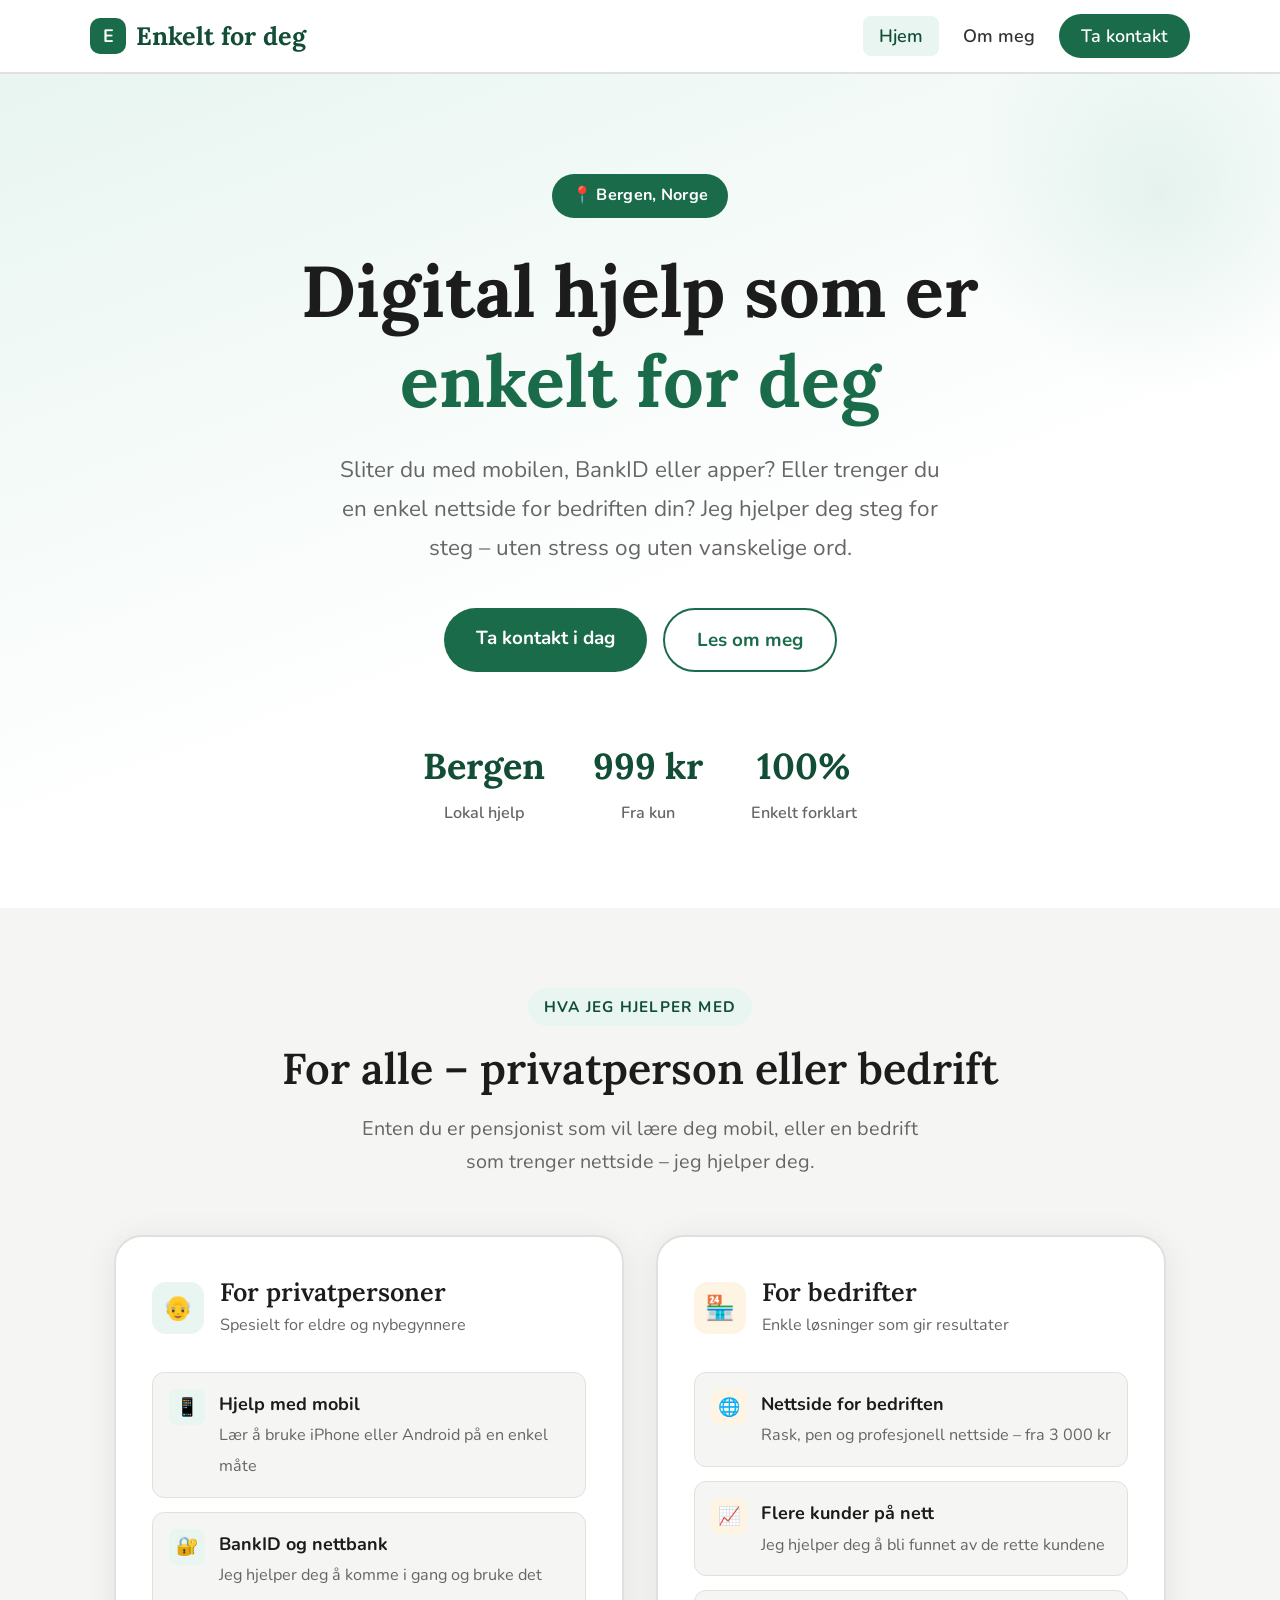
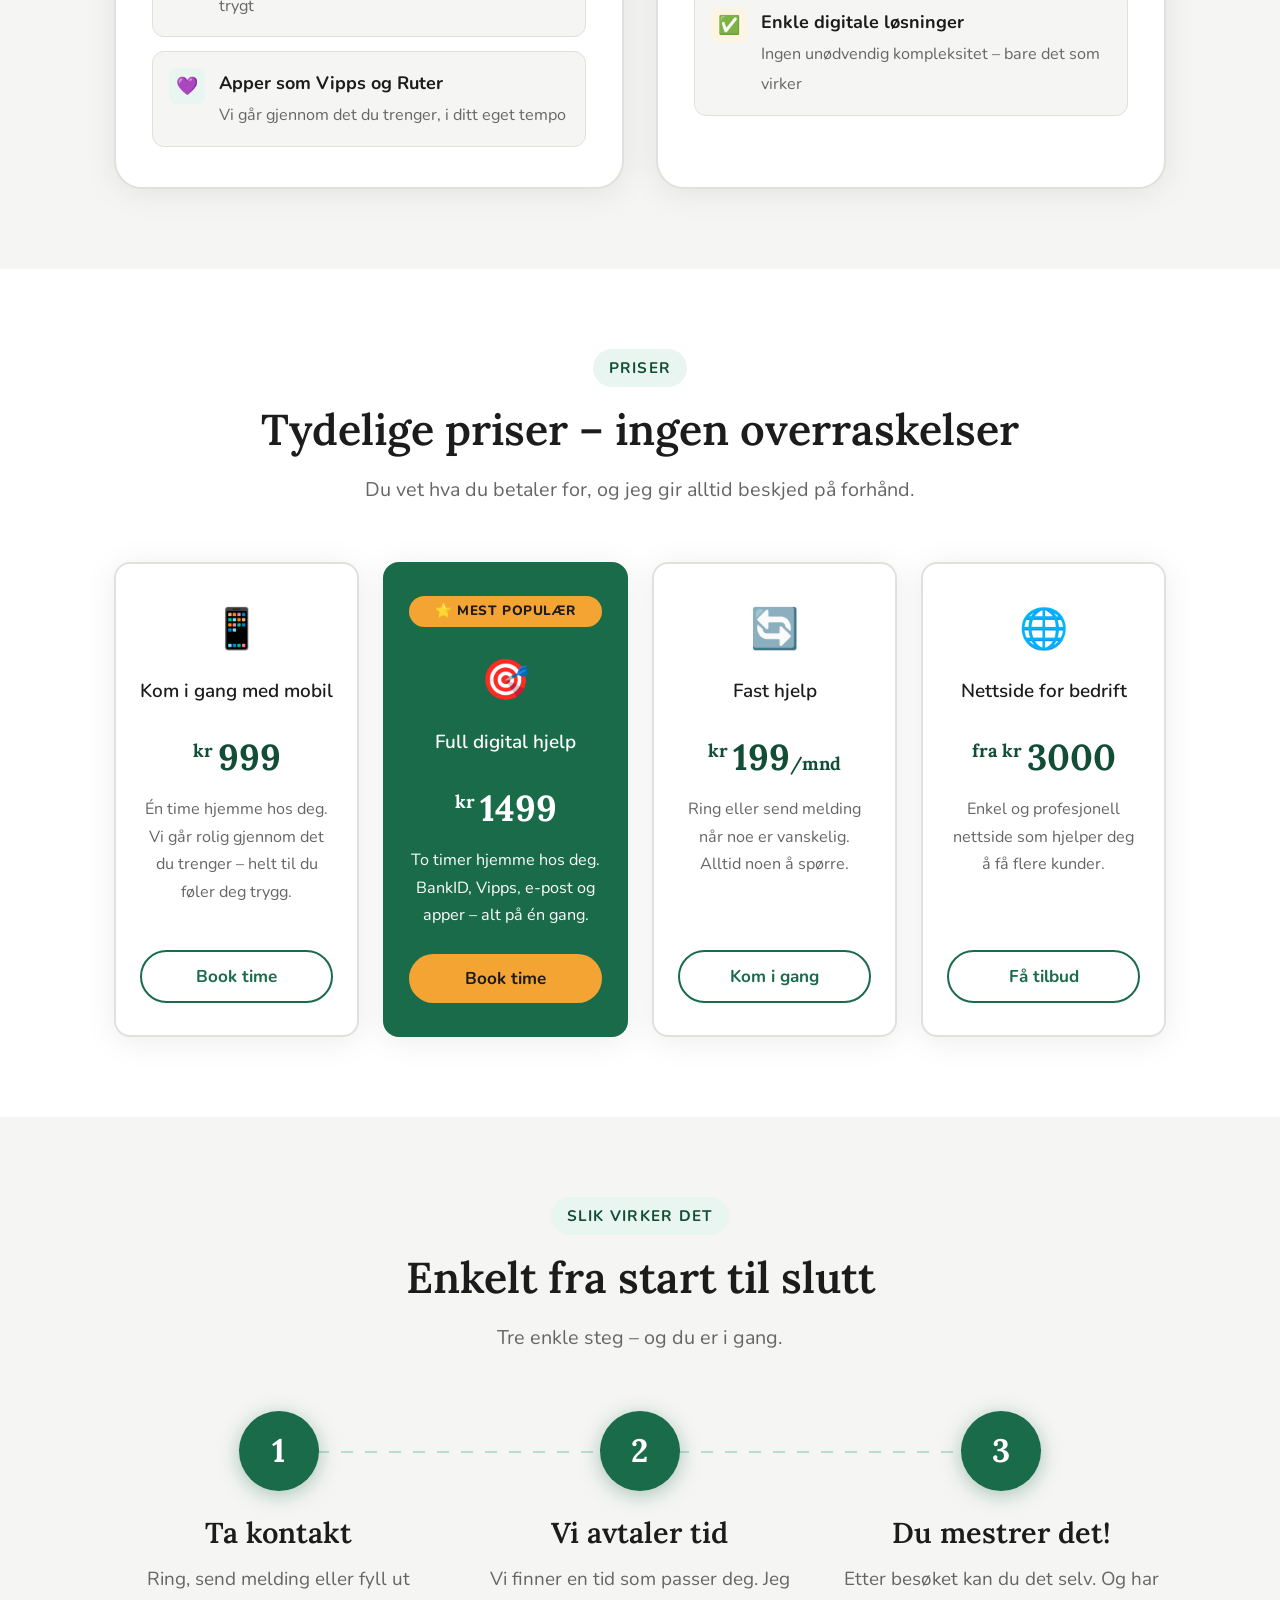
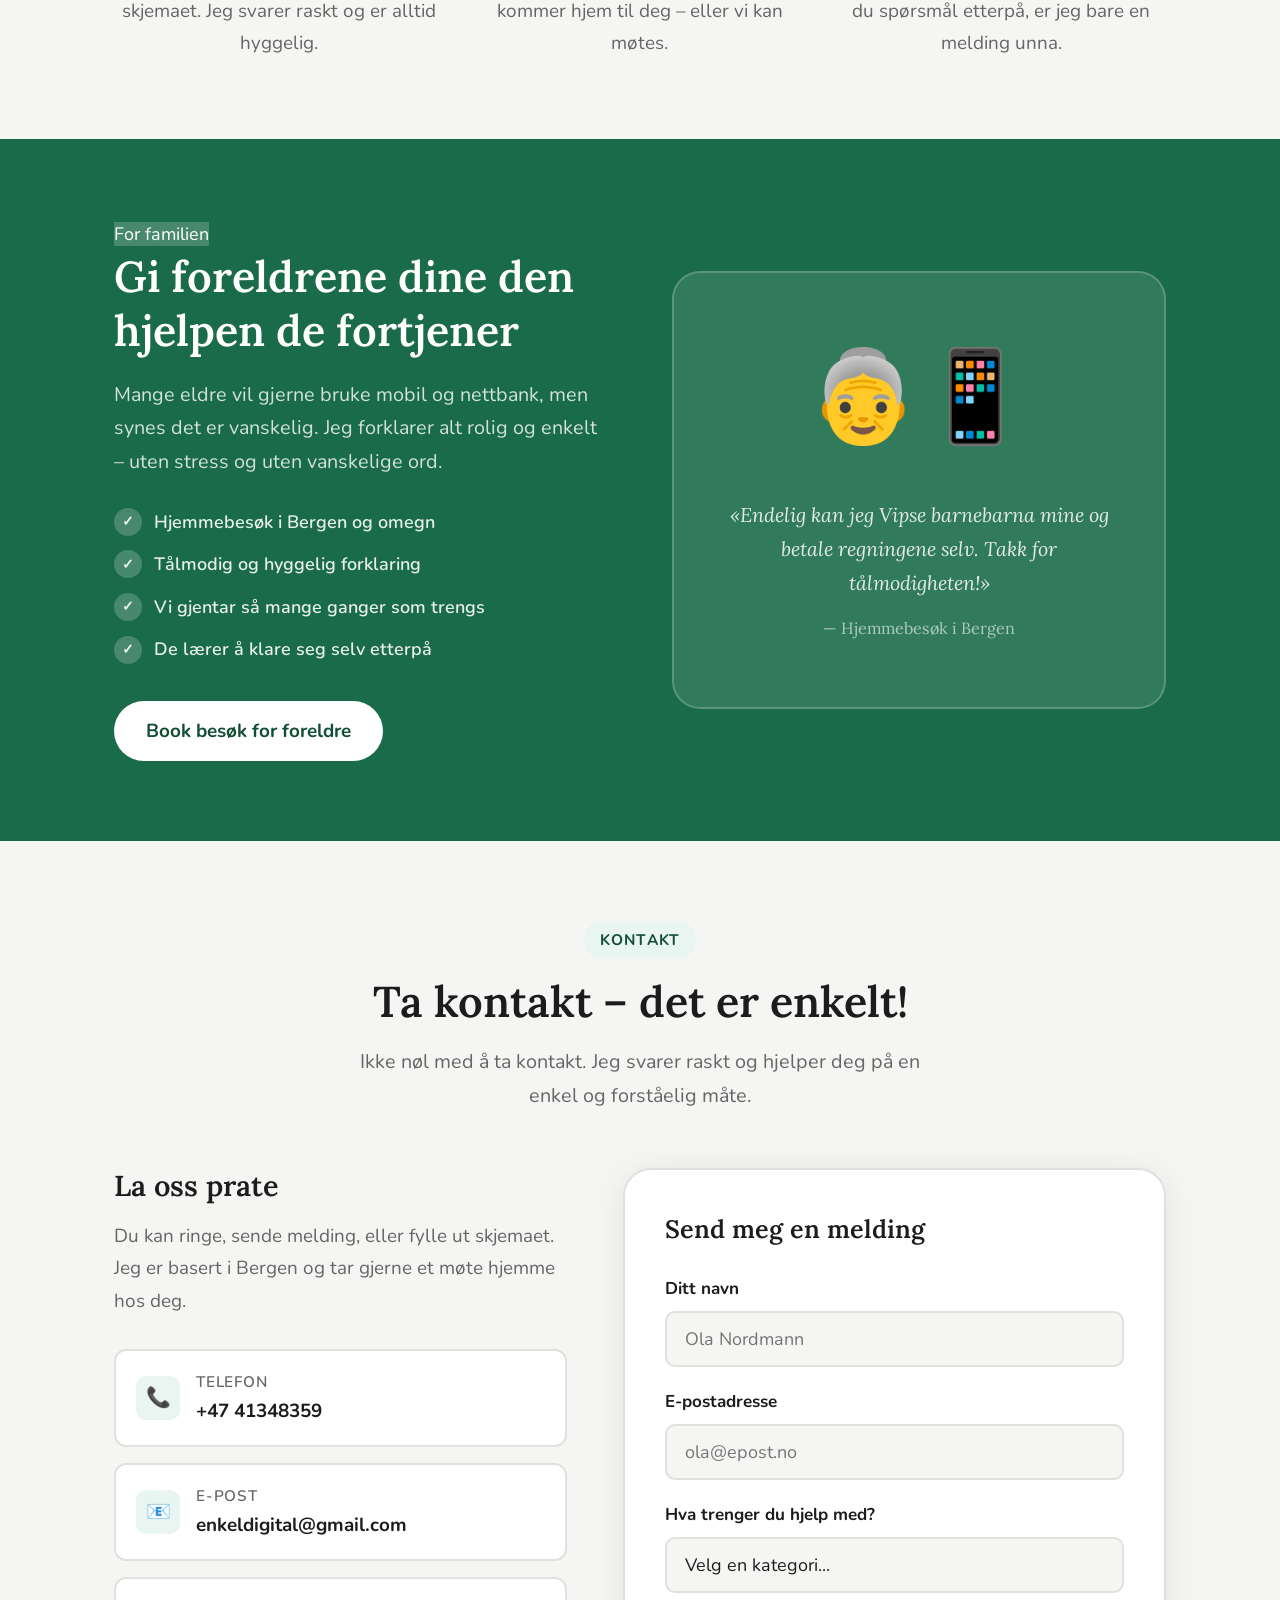
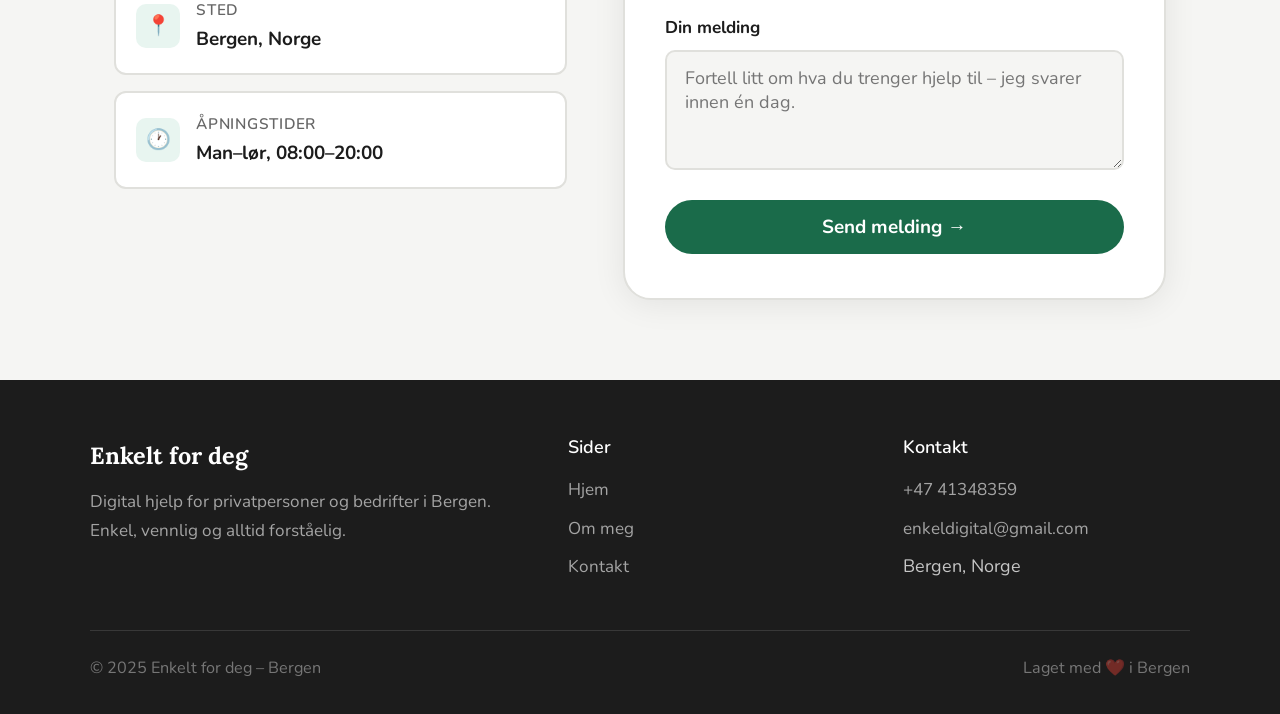
==== index.html @ ad1d1910 "check" ====
<!doctype html>
<html lang="nb">
  <head>
    <meta charset="UTF-8" />
    <meta name="viewport" content="width=device-width, initial-scale=1.0" />
    <title>Enkelt for deg – Digital hjelp i Bergen</title>
    <meta
      name="description"
      content="Trenger du hjelp med mobil, BankID eller apper? Eller vil du ha en enkel nettside for bedriften din? Enkelt for deg hjelper deg – i Bergen."
    />
    <meta
      name="keywords"
      content="digital hjelp Bergen, hjelp med mobil, BankID hjelp, nettsider Bergen, hjelp til eldre teknologi"
    />
    <link rel="stylesheet" href="style.css" />
    <style>
      /* HERO */
      .hero {
        background: linear-gradient(160deg, var(--blaa-lys) 0%, #ffffff 60%);
        padding: 100px 24px 80px;
        text-align: center;
        position: relative;
        overflow: hidden;
      }

      .hero::before {
        content: "";
        position: absolute;
        top: -80px;
        right: -80px;
        width: 400px;
        height: 400px;
        background: radial-gradient(
          circle,
          var(--blaa-mid) 0%,
          transparent 70%
        );
        opacity: 0.3;
        pointer-events: none;
      }

      .hero__innhold {
        position: relative;
        z-index: 1;
        max-width: 800px;
        margin: 0 auto;
      }

      .hero__merke {
        display: inline-flex;
        align-items: center;
        gap: 8px;
        background: var(--blaa);
        color: white;
        font-weight: 700;
        font-size: 0.9rem;
        padding: 8px 20px;
        border-radius: 999px;
        margin-bottom: 28px;
        letter-spacing: 0.02em;
      }

      .hero h1 {
        font-size: clamp(2.4rem, 6vw, 4rem);
        margin-bottom: 24px;
        color: var(--mork);
      }
      .hero h1 em {
        font-style: normal;
        color: var(--blaa);
      }

      .hero__ingress {
        font-size: clamp(1.05rem, 2.5vw, 1.25rem);
        color: var(--graa);
        max-width: 600px;
        margin: 0 auto 40px;
        line-height: 1.75;
      }

      .hero__knapper {
        display: flex;
        gap: 16px;
        justify-content: center;
        flex-wrap: wrap;
      }

      .hero__statistikk {
        display: flex;
        justify-content: center;
        gap: 48px;
        margin-top: 64px;
        flex-wrap: wrap;
      }

      .hero__statistikk-element {
        text-align: center;
      }
      .hero__statistikk-element strong {
        display: block;
        font-size: 2rem;
        font-weight: 800;
        color: var(--blaa-mork);
        font-family: "Lora", serif;
      }
      .hero__statistikk-element span {
        font-size: 0.9rem;
        color: var(--graa);
        font-weight: 600;
      }

      /* TJENESTER */
      .tjenester {
        background: var(--lys-graa);
      }

      .tjenester__grid {
        display: grid;
        grid-template-columns: 1fr 1fr;
        gap: 32px;
      }

      .tjeneste-seksjon {
        background: var(--hvit);
        border-radius: var(--radius-stor);
        border: 2px solid var(--kant);
        padding: 40px 36px;
        box-shadow: var(--skygge);
      }

      .tjeneste-seksjon__header {
        display: flex;
        align-items: center;
        gap: 16px;
        margin-bottom: 32px;
      }

      .tjeneste-seksjon__ikon {
        width: 52px;
        height: 52px;
        border-radius: 14px;
        display: flex;
        align-items: center;
        justify-content: center;
        font-size: 24px;
        flex-shrink: 0;
      }

      .privat .tjeneste-seksjon__ikon {
        background: var(--blaa-lys);
      }
      .bedrift .tjeneste-seksjon__ikon {
        background: var(--accent-lys);
      }

      .tjeneste-seksjon__header h3 {
        font-size: 1.4rem;
        margin-bottom: 4px;
      }
      .tjeneste-seksjon__header p {
        color: var(--graa);
        font-size: 0.9rem;
        margin: 0;
      }

      .tjeneste-liste {
        list-style: none;
        display: flex;
        flex-direction: column;
        gap: 14px;
      }

      .tjeneste-liste li {
        display: flex;
        align-items: flex-start;
        gap: 14px;
        padding: 16px;
        background: var(--lys-graa);
        border-radius: 12px;
        border: 1.5px solid var(--kant);
      }

      .tjeneste-liste__ikon {
        width: 36px;
        height: 36px;
        background: var(--blaa-lys);
        border-radius: 8px;
        display: flex;
        align-items: center;
        justify-content: center;
        font-size: 18px;
        flex-shrink: 0;
      }

      .bedrift .tjeneste-liste__ikon {
        background: var(--accent-lys);
      }

      .tjeneste-liste strong {
        display: block;
        font-weight: 700;
        color: var(--mork);
        font-size: 1rem;
      }
      .tjeneste-liste span {
        font-size: 0.9rem;
        color: var(--graa);
      }

      /* PRISER */
      .priser__grid {
        display: grid;
        grid-template-columns: repeat(4, 1fr);
        gap: 24px;
      }

      .pris-kort {
        background: var(--hvit);
        border: 2px solid var(--kant);
        border-radius: var(--radius);
        padding: 32px 24px;
        text-align: center;
        box-shadow: var(--skygge);
        transition: all 0.25s;
        display: flex;
        flex-direction: column;
      }

      .pris-kort:hover {
        border-color: var(--blaa);
        transform: translateY(-4px);
        box-shadow: var(--skygge-hover);
      }

      .pris-kort--populaer {
        border-color: var(--blaa);
        background: var(--blaa);
        color: white;
      }

      .populaer-merke {
        display: inline-block;
        background: var(--accent);
        color: var(--mork);
        font-size: 0.75rem;
        font-weight: 800;
        padding: 4px 12px;
        border-radius: 999px;
        margin-bottom: 20px;
        letter-spacing: 0.04em;
        text-transform: uppercase;
      }

      .pris-kort__ikon {
        font-size: 2.2rem;
        margin-bottom: 16px;
      }
      .pris-kort h3 {
        font-size: 1.05rem;
        margin-bottom: 8px;
        font-family: "Nunito", sans-serif;
      }
      .pris-kort--populaer h3,
      .pris-kort--populaer .pris-kort__beskriv,
      .pris-kort--populaer .pris-beloep {
        color: white;
      }

      .pris-beloep {
        font-family: "Lora", serif;
        font-size: 2rem;
        font-weight: 700;
        color: var(--blaa-mork);
        margin: 16px 0 8px;
      }
      .pris-beloep sup {
        font-size: 1rem;
      }

      .pris-kort__beskriv {
        color: var(--graa);
        font-size: 0.9rem;
        margin-bottom: 24px;
        flex-grow: 1;
      }

      /* SLIK VIRKER DET */
      .steg-grid {
        display: grid;
        grid-template-columns: repeat(3, 1fr);
        gap: 32px;
        position: relative;
      }

      .steg-grid::before {
        content: "";
        position: absolute;
        top: 40px;
        left: calc(16.67% + 28px);
        right: calc(16.67% + 28px);
        height: 2px;
        background: repeating-linear-gradient(
          90deg,
          var(--blaa-mid) 0,
          var(--blaa-mid) 12px,
          transparent 12px,
          transparent 24px
        );
      }

      .steg-kort {
        text-align: center;
      }

      .steg-nummer {
        width: 80px;
        height: 80px;
        border-radius: 50%;
        background: var(--blaa);
        color: white;
        font-family: "Lora", serif;
        font-size: 1.8rem;
        font-weight: 700;
        display: flex;
        align-items: center;
        justify-content: center;
        margin: 0 auto 24px;
        box-shadow: 0 4px 20px rgba(26, 107, 74, 0.35);
      }

      .steg-kort h3 {
        margin-bottom: 12px;
      }
      .steg-kort p {
        color: var(--graa);
      }

      /* FAMILIE */
      .familie {
        background: var(--blaa);
        color: white;
      }

      .familie__grid {
        display: grid;
        grid-template-columns: 1fr 1fr;
        gap: 64px;
        align-items: center;
      }

      .familie h2 {
        color: white;
        margin-bottom: 20px;
      }
      .familie p {
        color: rgba(255, 255, 255, 0.8);
        font-size: 1.1rem;
        margin-bottom: 16px;
      }

      .familie__liste {
        list-style: none;
        display: flex;
        flex-direction: column;
        gap: 12px;
        margin: 28px 0 36px;
      }

      .familie__liste li {
        display: flex;
        align-items: center;
        gap: 12px;
        color: rgba(255, 255, 255, 0.9);
        font-weight: 600;
      }

      .familie__liste li::before {
        content: "✓";
        width: 28px;
        height: 28px;
        background: rgba(255, 255, 255, 0.2);
        border-radius: 50%;
        display: flex;
        align-items: center;
        justify-content: center;
        font-size: 14px;
        flex-shrink: 0;
      }

      .familie__visuell {
        background: rgba(255, 255, 255, 0.1);
        border-radius: var(--radius-stor);
        padding: 48px 40px;
        border: 2px solid rgba(255, 255, 255, 0.2);
        text-align: center;
      }

      .familie__visuell .stor-ikon {
        font-size: 5rem;
        margin-bottom: 24px;
        display: block;
      }
      .familie__visuell p {
        font-size: 1.1rem;
        color: rgba(255, 255, 255, 0.85);
        font-style: italic;
        font-family: "Lora", serif;
      }

      /* KONTAKT */
      .kontakt {
        background: var(--lys-graa);
      }

      .kontakt__grid {
        display: grid;
        grid-template-columns: 1fr 1.2fr;
        gap: 56px;
        align-items: start;
      }

      .kontakt__info h2 {
        margin-bottom: 20px;
      }
      .kontakt__info p {
        color: var(--graa);
        margin-bottom: 32px;
      }

      .kontakt__detaljer {
        display: flex;
        flex-direction: column;
        gap: 16px;
      }

      .kontakt__detalj {
        display: flex;
        align-items: center;
        gap: 16px;
        padding: 18px 20px;
        background: var(--hvit);
        border-radius: 12px;
        border: 2px solid var(--kant);
      }

      .kontakt__detalj-ikon {
        width: 44px;
        height: 44px;
        background: var(--blaa-lys);
        border-radius: 10px;
        display: flex;
        align-items: center;
        justify-content: center;
        font-size: 20px;
        flex-shrink: 0;
      }

      .kontakt__detalj strong {
        display: block;
        font-size: 0.85rem;
        color: var(--graa);
        font-weight: 600;
        text-transform: uppercase;
        letter-spacing: 0.05em;
      }
      .kontakt__detalj span {
        font-size: 1.05rem;
        font-weight: 700;
        color: var(--mork);
      }

      .kontakt__skjema-boks {
        background: var(--hvit);
        border: 2px solid var(--kant);
        border-radius: var(--radius-stor);
        padding: 44px 40px;
        box-shadow: var(--skygge);
      }

      .kontakt__skjema-boks h3 {
        margin-bottom: 28px;
        font-size: 1.4rem;
      }

      .skjema-gruppe {
        margin-bottom: 20px;
      }

      .skjema-gruppe label {
        display: block;
        font-weight: 700;
        font-size: 0.95rem;
        color: var(--mork);
        margin-bottom: 8px;
      }

      .skjema-gruppe input,
      .skjema-gruppe textarea,
      .skjema-gruppe select {
        width: 100%;
        padding: 14px 18px;
        font-family: "Nunito", sans-serif;
        font-size: 1rem;
        color: var(--mork);
        background: var(--lys-graa);
        border: 2px solid var(--kant);
        border-radius: 10px;
        transition:
          border-color 0.2s,
          background 0.2s;
        outline: none;
        -webkit-appearance: none;
      }

      .skjema-gruppe input:focus,
      .skjema-gruppe textarea:focus,
      .skjema-gruppe select:focus {
        border-color: var(--blaa);
        background: var(--hvit);
      }

      .skjema-gruppe textarea {
        resize: vertical;
        min-height: 120px;
      }

      @media (max-width: 900px) {
        .tjenester__grid {
          grid-template-columns: 1fr;
        }
        .priser__grid {
          grid-template-columns: 1fr 1fr;
        }
        .familie__grid {
          grid-template-columns: 1fr;
          gap: 40px;
        }
        .kontakt__grid {
          grid-template-columns: 1fr;
        }
      }

      @media (max-width: 768px) {
        .priser__grid {
          grid-template-columns: 1fr;
          max-width: 400px;
          margin: 0 auto;
        }
        .steg-grid {
          grid-template-columns: 1fr;
        }
        .steg-grid::before {
          display: none;
        }
        .hero__statistikk {
          gap: 28px;
        }
      }
    </style>
  </head>
  <body>
    <nav class="nav" role="navigation" aria-label="Hovedmeny">
      <div class="nav__inner">
        <a href="index.html" class="nav__logo">
          <span aria-hidden="true">E</span>
          Enkelt for deg
        </a>
        <ul class="nav__lenker">
          <li><a href="index.html">Hjem</a></li>
          <li><a href="about.html">Om meg</a></li>
          <li><a href="#kontakt" class="nav__kontakt-btn">Ta kontakt</a></li>
        </ul>
        <button
          class="nav__hamburger"
          aria-label="Åpne meny"
          aria-expanded="false"
        >
          <span></span><span></span><span></span>
        </button>
      </div>
      <div class="nav__mobil" role="dialog" aria-label="Mobilmeny">
        <ul>
          <li><a href="index.html">🏠 Hjem</a></li>
          <li><a href="about.html">👋 Om meg</a></li>
          <li><a href="#kontakt">📞 Ta kontakt</a></li>
        </ul>
      </div>
    </nav>

    <main>
      <section class="hero" aria-labelledby="hero-tittel">
        <div class="hero__innhold">
          <div class="hero__merke">📍 Bergen, Norge</div>
          <h1 id="hero-tittel">
            Digital hjelp som er<br /><em>enkelt for deg</em>
          </h1>
          <p class="hero__ingress">
            Sliter du med mobilen, BankID eller apper? Eller trenger du en enkel
            nettside for bedriften din? Jeg hjelper deg steg for steg – uten
            stress og uten vanskelige ord.
          </p>
          <div class="hero__knapper">
            <a href="#kontakt" class="btn btn--primer">Ta kontakt i dag</a>
            <a href="about.html" class="btn btn--sekundar">Les om meg</a>
          </div>

          <div class="hero__statistikk">
            <div
              class="hero__statistikk-element fade-inn fade-inn-forsinkelse-1"
            >
              <strong>Bergen</strong>
              <span>Lokal hjelp</span>
            </div>
            <div
              class="hero__statistikk-element fade-inn fade-inn-forsinkelse-2"
            >
              <strong>999 kr</strong>
              <span>Fra kun</span>
            </div>
            <div
              class="hero__statistikk-element fade-inn fade-inn-forsinkelse-3"
            >
              <strong>100%</strong>
              <span>Enkelt forklart</span>
            </div>
          </div>
        </div>
      </section>

      <section
        class="tjenester"
        id="tjenester"
        aria-labelledby="tjenester-tittel"
      >
        <div class="container">
          <div class="seksjon-tittel fade-inn">
            <span class="merkelapp">Hva jeg hjelper med</span>
            <h2 id="tjenester-tittel">For alle – privatperson eller bedrift</h2>
            <p>
              Enten du er pensjonist som vil lære deg mobil, eller en bedrift
              som trenger nettside – jeg hjelper deg.
            </p>
          </div>

          <div class="tjenester__grid">
            <div
              class="tjeneste-seksjon privat fade-inn fade-inn-forsinkelse-1"
            >
              <div class="tjeneste-seksjon__header">
                <div class="tjeneste-seksjon__ikon">👴</div>
                <div>
                  <h3>For privatpersoner</h3>
                  <p>Spesielt for eldre og nybegynnere</p>
                </div>
              </div>
              <ul class="tjeneste-liste">
                <li>
                  <div class="tjeneste-liste__ikon">📱</div>
                  <div>
                    <strong>Hjelp med mobil</strong>
                    <span
                      >Lær å bruke iPhone eller Android på en enkel måte</span
                    >
                  </div>
                </li>
                <li>
                  <div class="tjeneste-liste__ikon">🔐</div>
                  <div>
                    <strong>BankID og nettbank</strong>
                    <span
                      >Jeg hjelper deg å komme i gang og bruke det trygt</span
                    >
                  </div>
                </li>
                <li>
                  <div class="tjeneste-liste__ikon">💜</div>
                  <div>
                    <strong>Apper som Vipps og Ruter</strong>
                    <span
                      >Vi går gjennom det du trenger, i ditt eget tempo</span
                    >
                  </div>
                </li>
              </ul>
            </div>

            <div
              class="tjeneste-seksjon bedrift fade-inn fade-inn-forsinkelse-2"
            >
              <div class="tjeneste-seksjon__header">
                <div class="tjeneste-seksjon__ikon">🏪</div>
                <div>
                  <h3>For bedrifter</h3>
                  <p>Enkle løsninger som gir resultater</p>
                </div>
              </div>
              <ul class="tjeneste-liste">
                <li>
                  <div class="tjeneste-liste__ikon">🌐</div>
                  <div>
                    <strong>Nettside for bedriften</strong>
                    <span
                      >Rask, pen og profesjonell nettside – fra 3 000 kr</span
                    >
                  </div>
                </li>
                <li>
                  <div class="tjeneste-liste__ikon">📈</div>
                  <div>
                    <strong>Flere kunder på nett</strong>
                    <span
                      >Jeg hjelper deg å bli funnet av de rette kundene</span
                    >
                  </div>
                </li>
                <li>
                  <div class="tjeneste-liste__ikon">✅</div>
                  <div>
                    <strong>Enkle digitale løsninger</strong>
                    <span
                      >Ingen unødvendig kompleksitet – bare det som virker</span
                    >
                  </div>
                </li>
              </ul>
            </div>
          </div>
        </div>
      </section>

      <section id="priser" aria-labelledby="priser-tittel">
        <div class="container">
          <div class="seksjon-tittel fade-inn">
            <span class="merkelapp">Priser</span>
            <h2 id="priser-tittel">Tydelige priser – ingen overraskelser</h2>
            <p>
              Du vet hva du betaler for, og jeg gir alltid beskjed på forhånd.
            </p>
          </div>

          <div class="priser__grid">
            <div class="pris-kort fade-inn fade-inn-forsinkelse-1">
              <div class="pris-kort__ikon">📱</div>
              <h3>Kom i gang med mobil</h3>
              <div class="pris-beloep"><sup>kr </sup>999</div>
              <p class="pris-kort__beskriv">
                Én time hjemme hos deg. Vi går rolig gjennom det du trenger – helt til du føler deg trygg.
              </p>
              <a href="#kontakt" class="btn btn--sekundar btn--liten"
                >Book time</a
              >
            </div>

            <div
              class="pris-kort pris-kort--populaer fade-inn fade-inn-forsinkelse-2"
            >
              <span class="populaer-merke">⭐ Mest populær</span>
              <div class="pris-kort__ikon">🎯</div>
              <h3>Full digital hjelp</h3>
              <div class="pris-beloep"><sup>kr </sup>1499</div>
              <p class="pris-kort__beskriv">
                To timer hjemme hos deg. BankID, Vipps, e-post og apper – alt på
                én gang.
              </p>
              <a href="#kontakt" class="btn btn--aksent btn--liten"
                >Book time</a
              >
            </div>

            <div class="pris-kort fade-inn fade-inn-forsinkelse-3">
              <div class="pris-kort__ikon">🔄</div>
              <h3>Fast hjelp</h3>
              <div class="pris-beloep">
                <sup>kr </sup>199<small style="font-size: 1rem">/mnd</small>
              </div>
              <p class="pris-kort__beskriv">
                Ring eller send melding når noe er vanskelig. Alltid noen å
                spørre.
              </p>
              <a href="#kontakt" class="btn btn--sekundar btn--liten"
                >Kom i gang</a
              >
            </div>

            <div class="pris-kort fade-inn fade-inn-forsinkelse-4">
              <div class="pris-kort__ikon">🌐</div>
              <h3>Nettside for bedrift</h3>
              <div class="pris-beloep"><sup>fra kr </sup>3000</div>
              <p class="pris-kort__beskriv">
                Enkel og profesjonell nettside som hjelper deg å få flere
                kunder.
              </p>
              <a href="#kontakt" class="btn btn--sekundar btn--liten"
                >Få tilbud</a
              >
            </div>
          </div>
        </div>
      </section>

      <section
        style="background: var(--lys-graa)"
        aria-labelledby="steg-tittel"
      >
        <div class="container">
          <div class="seksjon-tittel fade-inn">
            <span class="merkelapp">Slik virker det</span>
            <h2 id="steg-tittel">Enkelt fra start til slutt</h2>
            <p>Tre enkle steg – og du er i gang.</p>
          </div>

          <div class="steg-grid">
            <div class="steg-kort fade-inn fade-inn-forsinkelse-1">
              <div class="steg-nummer" aria-hidden="true">1</div>
              <h3>Ta kontakt</h3>
              <p>
                Ring, send melding eller fyll ut skjemaet. Jeg svarer raskt og
                er alltid hyggelig.
              </p>
            </div>
            <div class="steg-kort fade-inn fade-inn-forsinkelse-2">
              <div class="steg-nummer" aria-hidden="true">2</div>
              <h3>Vi avtaler tid</h3>
              <p>
                Vi finner en tid som passer deg. Jeg kommer hjem til deg – eller
                vi kan møtes.
              </p>
            </div>
            <div class="steg-kort fade-inn fade-inn-forsinkelse-3">
              <div class="steg-nummer" aria-hidden="true">3</div>
              <h3>Du mestrer det!</h3>
              <p>
                Etter besøket kan du det selv. Og har du spørsmål etterpå, er
                jeg bare en melding unna.
              </p>
            </div>
          </div>
        </div>
      </section>

      <section class="familie" aria-labelledby="familie-tittel">
        <div class="container">
          <div class="familie__grid">
            <div class="fade-inn">
              <span
                class="merkelapp"
                style="background: rgba(255, 255, 255, 0.2); color: white"
                >For familien</span
              >
              <h2 id="familie-tittel">
                Gi foreldrene dine den hjelpen de fortjener
              </h2>
              <p>
                Mange eldre vil gjerne bruke mobil og nettbank, men synes det er vanskelig. Jeg forklarer alt rolig og enkelt – uten stress og uten vanskelige ord.
              </p>
              <ul class="familie__liste">
                <li>Hjemmebesøk i Bergen og omegn</li>
                <li>Tålmodig og hyggelig forklaring</li>
                <li>Vi gjentar så mange ganger som trengs</li>
                <li>De lærer å klare seg selv etterpå</li>
              </ul>
              <a
                href="#kontakt"
                class="btn"
                style="background: white; color: var(--blaa-mork)"
                >Book besøk for foreldre</a
              >
            </div>
            <div class="familie__visuell fade-inn fade-inn-forsinkelse-2">
              <span class="stor-ikon">👵📱</span>
              <p>
                «Endelig kan jeg Vipse barnebarna mine og betale regningene
                selv. Takk for tålmodigheten!»
              </p>
              <p
                style="
                  margin-top: 16px;
                  font-size: 0.9rem;
                  opacity: 0.7;
                  font-style: normal;
                "
              >
                — Hjemmebesøk i Bergen
              </p>
            </div>
          </div>
        </div>
      </section>

      <section class="kontakt" id="kontakt" aria-labelledby="kontakt-tittel">
        <div class="container">
          <div class="seksjon-tittel fade-inn">
            <span class="merkelapp">Kontakt</span>
            <h2 id="kontakt-tittel">Ta kontakt – det er enkelt!</h2>
            <p>Ikke nøl med å ta kontakt. Jeg svarer raskt og hjelper deg på en enkel og forståelig måte.</p>
          </div>

          <div class="kontakt__grid">
            <div class="fade-inn">
              <h2 style="font-size: 1.6rem; margin-bottom: 16px">
                La oss prate
              </h2>
              <p style="color: var(--graa); margin-bottom: 32px">
                Du kan ringe, sende melding, eller fylle ut skjemaet. Jeg er
                basert i Bergen og tar gjerne et møte hjemme hos deg.
              </p>

              <div class="kontakt__detaljer">
                <div class="kontakt__detalj">
                  <div class="kontakt__detalj-ikon">📞</div>
                  <div>
                    <strong>Telefon</strong>
                    <span>+47 41348359</span>
                  </div>
                </div>
                <div class="kontakt__detalj">
                  <div class="kontakt__detalj-ikon">📧</div>
                  <div>
                    <strong>E-post</strong>
                    <span>enkeldigital@gmail.com</span>
                  </div>
                </div>
                <div class="kontakt__detalj">
                  <div class="kontakt__detalj-ikon">📍</div>
                  <div>
                    <strong>Sted</strong>
                    <span>Bergen, Norge</span>
                  </div>
                </div>
                <div class="kontakt__detalj">
                  <div class="kontakt__detalj-ikon">🕐</div>
                  <div>
                    <strong>Åpningstider</strong>
                    <span>Man–lør, 08:00–20:00</span>
                  </div>
                </div>
              </div>
            </div>

            <div class="kontakt__skjema-boks fade-inn fade-inn-forsinkelse-2">
              <h3>Send meg en melding</h3>
              <form
                action="https://formspree.io/f/xaqaeyla"
                method="POST"
                class="kontakt__skjema"
              >
                <input
                  type="hidden"
                  name="_subject"
                  value="Ny melding fra enkeltfordeg.no"
                />
                <div class="skjema-gruppe">
                  <label for="navn">Ditt navn</label>
                  <input
                    type="text"
                    id="navn"
                    name="navn"
                    placeholder="Ola Nordmann"
                    autocomplete="name"
                    required
                  />
                </div>
                <div class="skjema-gruppe">
                  <label for="epost">E-postadresse</label>
                  <input
                    type="email"
                    id="epost"
                    name="email"
                    placeholder="ola@epost.no"
                    autocomplete="email"
                    required
                  />
                </div>
                <div class="skjema-gruppe">
                  <label for="hva">Hva trenger du hjelp med?</label>
                  <select id="hva" name="hva">
                    <option value="">Velg en kategori...</option>
                    <option>Hjelp med mobil</option>
                    <option>BankID / nettbank</option>
                    <option>Apper (Vipps, Ruter osv.)</option>
                    <option>Nettside for bedrift</option>
                    <option>Annet</option>
                  </select>
                </div>
                <div class="skjema-gruppe">
                  <label for="melding">Din melding</label>
                  <textarea
                    id="melding"
                    name="melding"
                    placeholder="Fortell litt om hva du trenger hjelp til – jeg svarer innen én dag."
                    required
                  ></textarea>
                </div>
                <button
                  type="submit"
                  class="btn btn--primer"
                  style="width: 100%"
                >
                  Send melding →
                </button>
              </form>
            </div>
          </div>
        </div>
      </section>
    </main>

    <footer>
      <div class="footer__inner">
        <div class="footer__topp">
          <div>
            <div class="footer__logo">Enkelt for deg</div>
            <p>
              Digital hjelp for privatpersoner og bedrifter i Bergen. Enkel,
              vennlig og alltid forståelig.
            </p>
          </div>
          <div class="footer__kolonne">
            <h4>Sider</h4>
            <ul>
              <li><a href="index.html">Hjem</a></li>
              <li><a href="about.html">Om meg</a></li>
              <li><a href="#kontakt">Kontakt</a></li>
            </ul>
          </div>
          <div class="footer__kolonne">
            <h4>Kontakt</h4>
            <ul>
              <li><a href="tel:+4741348359">+47 41348359</a></li>
              <li>
                <a href="mailto:enkeldigital@gmail.com">enkeldigital@gmail.com
                </a>
              </li>
              <li><span>Bergen, Norge</span></li>
            </ul>
          </div>
        </div>
        <div class="footer__bunn">
          <span>© 2025 Enkelt for deg – Bergen</span>
          <span>Laget med ❤️ i Bergen</span>
        </div>
      </div>
    </footer>

    <script src="script.js"></script>
  </body>
</html>
---- style.css ----
/* ============================================
   ENKELT FOR DEG – Felles stilark
   ============================================ */

@import url('https://fonts.googleapis.com/css2?family=Lora:ital,wght@0,400;0,600;0,700;1,400&family=Nunito:wght@400;500;600;700;800&display=swap');

/* ── VARIABLER ── */
:root {
  --blaa: #1A6B4A;        /* Primærfarge: trygg norsk skoggrønn */
  --blaa-lys: #E8F5F0;
  --blaa-mid: #B8DDD0;
  --blaa-mork: #124D36;
  --accent: #F4A432;      /* Varm gul-oransje aksent */
  --accent-lys: #FEF4E3;
  --mork: #1C1C1C;
  --tekst: #333333;
  --graa: #666666;
  --lys-graa: #F5F5F3;
  --hvit: #ffffff;
  --kant: #E0E0DC;
  --radius: 16px;
  --radius-stor: 28px;
  --skygge: 0 4px 32px rgba(0,0,0,0.08);
  --skygge-hover: 0 8px 40px rgba(0,0,0,0.14);
}

/* ── RESET OG BASE ── */
*, *::before, *::after { box-sizing: border-box; margin: 0; padding: 0; }

html { scroll-behavior: smooth; font-size: 18px; }

body {
  font-family: 'Nunito', sans-serif;
  background: var(--hvit);
  color: var(--tekst);
  line-height: 1.7;
  -webkit-font-smoothing: antialiased;
}

img { max-width: 100%; display: block; }
a { color: inherit; text-decoration: none; }

/* ── TYPOGRAFI ── */
h1, h2, h3, h4 {
  font-family: 'Lora', Georgia, serif;
  line-height: 1.25;
  color: var(--mork);
}

h1 { font-size: clamp(2rem, 5vw, 3.2rem); font-weight: 700; }
h2 { font-size: clamp(1.6rem, 3.5vw, 2.4rem); font-weight: 600; }
h3 { font-size: clamp(1.2rem, 2.5vw, 1.6rem); font-weight: 600; }
h4 { font-size: 1.1rem; font-weight: 600; }

p { margin-bottom: 1rem; color: var(--tekst); font-size: 1.05rem; }
p:last-child { margin-bottom: 0; }

/* ── LAYOUT ── */
.container {
  max-width: 1100px;
  margin: 0 auto;
  padding: 0 24px;
}

.container--smal {
  max-width: 760px;
  margin: 0 auto;
  padding: 0 24px;
}

section { padding: 80px 0; }

/* ── NAVIGASJON ── */
.nav {
  position: sticky;
  top: 0;
  z-index: 100;
  background: rgba(255,255,255,0.96);
  backdrop-filter: blur(8px);
  border-bottom: 2px solid var(--kant);
  padding: 0 24px;
}

.nav__inner {
  max-width: 1100px;
  margin: 0 auto;
  display: flex;
  align-items: center;
  justify-content: space-between;
  height: 72px;
}

.nav__logo {
  font-family: 'Lora', serif;
  font-weight: 700;
  font-size: 1.4rem;
  color: var(--blaa-mork);
  display: flex;
  align-items: center;
  gap: 10px;
}

.nav__logo span {
  display: inline-block;
  width: 36px;
  height: 36px;
  background: var(--blaa);
  border-radius: 10px;
  display: flex;
  align-items: center;
  justify-content: center;
  color: white;
  font-size: 18px;
  font-family: 'Nunito', sans-serif;
}

.nav__lenker {
  display: flex;
  align-items: center;
  gap: 8px;
  list-style: none;
}

.nav__lenker a {
  font-weight: 600;
  font-size: 1rem;
  color: var(--tekst);
  padding: 8px 16px;
  border-radius: 8px;
  transition: background 0.2s, color 0.2s;
}

.nav__lenker a:hover,
.nav__lenker a.aktiv {
  background: var(--blaa-lys);
  color: var(--blaa-mork);
}

.nav__lenker .nav__kontakt-btn {
  background: var(--blaa);
  color: white;
  padding: 10px 22px;
  border-radius: 999px;
  transition: background 0.2s, transform 0.15s;
}

.nav__lenker .nav__kontakt-btn:hover {
  background: var(--blaa-mork);
  transform: translateY(-1px);
}

/* Hamburger */
.nav__hamburger {
  display: none;
  flex-direction: column;
  gap: 5px;
  cursor: pointer;
  padding: 8px;
  border: none;
  background: none;
}

.nav__hamburger span {
  display: block;
  width: 26px;
  height: 3px;
  background: var(--mork);
  border-radius: 3px;
  transition: all 0.3s;
}

.nav__hamburger.aapen span:nth-child(1) { transform: rotate(45deg) translate(5px, 6px); }
.nav__hamburger.aapen span:nth-child(2) { opacity: 0; }
.nav__hamburger.aapen span:nth-child(3) { transform: rotate(-45deg) translate(5px, -6px); }

/* Mobilmeny */
.nav__mobil {
  display: none;
  background: var(--hvit);
  border-top: 1px solid var(--kant);
  padding: 16px 24px 24px;
}

.nav__mobil.aktiv { display: block; }

.nav__mobil ul {
  list-style: none;
  display: flex;
  flex-direction: column;
  gap: 4px;
}

.nav__mobil a {
  display: block;
  font-weight: 600;
  font-size: 1.1rem;
  color: var(--tekst);
  padding: 12px 16px;
  border-radius: 10px;
  transition: background 0.2s;
}

.nav__mobil a:hover { background: var(--blaa-lys); color: var(--blaa-mork); }

/* ── KNAPPER ── */
.btn {
  display: inline-block;
  font-family: 'Nunito', sans-serif;
  font-weight: 700;
  font-size: 1.05rem;
  padding: 14px 32px;
  border-radius: 999px;
  border: none;
  cursor: pointer;
  transition: transform 0.2s, box-shadow 0.2s, background 0.2s;
  text-align: center;
}

.btn:hover { transform: translateY(-2px); box-shadow: 0 6px 24px rgba(0,0,0,0.15); }
.btn:active { transform: translateY(0); }

.btn--primer {
  background: var(--blaa);
  color: white;
}
.btn--primer:hover { background: var(--blaa-mork); }

.btn--sekundar {
  background: transparent;
  color: var(--blaa);
  border: 2.5px solid var(--blaa);
}
.btn--sekundar:hover { background: var(--blaa-lys); }

.btn--aksent {
  background: var(--accent);
  color: var(--mork);
}
.btn--aksent:hover { background: #e09520; }

.btn--liten {
  padding: 10px 22px;
  font-size: 0.95rem;
}

/* ── SEKSJONSOVERSKRIFT ── */
.seksjon-tittel {
  text-align: center;
  margin-bottom: 56px;
}

.seksjon-tittel .merkelapp {
  display: inline-block;
  background: var(--blaa-lys);
  color: var(--blaa-mork);
  font-weight: 700;
  font-size: 0.85rem;
  letter-spacing: 0.08em;
  text-transform: uppercase;
  padding: 6px 16px;
  border-radius: 999px;
  margin-bottom: 16px;
}

.seksjon-tittel h2 { margin-bottom: 16px; }
.seksjon-tittel p { color: var(--graa); max-width: 560px; margin: 0 auto; font-size: 1.1rem; }

/* ── KORT ── */
.kort {
  background: var(--hvit);
  border: 2px solid var(--kant);
  border-radius: var(--radius);
  padding: 36px 32px;
  box-shadow: var(--skygge);
  transition: box-shadow 0.25s, transform 0.25s, border-color 0.25s;
}

.kort:hover {
  box-shadow: var(--skygge-hover);
  transform: translateY(-4px);
  border-color: var(--blaa-mid);
}

.kort__ikon {
  width: 56px;
  height: 56px;
  background: var(--blaa-lys);
  border-radius: 14px;
  display: flex;
  align-items: center;
  justify-content: center;
  font-size: 26px;
  margin-bottom: 20px;
}

/* ── FADE-IN ANIMASJON ── */
.fade-inn {
  opacity: 0;
  transform: translateY(28px);
  transition: opacity 0.6s ease, transform 0.6s ease;
}

.fade-inn.synlig {
  opacity: 1;
  transform: translateY(0);
}

.fade-inn-forsinkelse-1 { transition-delay: 0.1s; }
.fade-inn-forsinkelse-2 { transition-delay: 0.2s; }
.fade-inn-forsinkelse-3 { transition-delay: 0.3s; }
.fade-inn-forsinkelse-4 { transition-delay: 0.4s; }

/* ── BUNNTEKST ── */
footer {
  background: var(--mork);
  color: rgba(255,255,255,0.75);
  padding: 56px 24px 32px;
}

.footer__inner {
  max-width: 1100px;
  margin: 0 auto;
}

.footer__topp {
  display: grid;
  grid-template-columns: 1.5fr 1fr 1fr;
  gap: 48px;
  margin-bottom: 48px;
}

.footer__logo {
  font-family: 'Lora', serif;
  font-size: 1.3rem;
  color: white;
  font-weight: 700;
  margin-bottom: 12px;
}

.footer__topp p { font-size: 0.95rem; margin-bottom: 0; color: rgba(255,255,255,0.6); }

.footer__kolonne h4 {
  color: white;
  font-size: 1rem;
  margin-bottom: 16px;
  font-family: 'Nunito', sans-serif;
}

.footer__kolonne ul { list-style: none; display: flex; flex-direction: column; gap: 8px; }
.footer__kolonne a { color: rgba(255,255,255,0.6); font-size: 0.95rem; transition: color 0.2s; }
.footer__kolonne a:hover { color: white; }

.footer__bunn {
  border-top: 1px solid rgba(255,255,255,0.12);
  padding-top: 24px;
  display: flex;
  justify-content: space-between;
  align-items: center;
  font-size: 0.9rem;
  color: rgba(255,255,255,0.4);
  flex-wrap: wrap;
  gap: 12px;
}

/* ── RESPONSIV ── */
@media (max-width: 768px) {
  html { font-size: 17px; }
  section { padding: 56px 0; }

  .nav__lenker { display: none; }
  .nav__hamburger { display: flex; }

  .footer__topp { grid-template-columns: 1fr; gap: 32px; }
  .footer__bunn { flex-direction: column; text-align: center; }
}

@media (max-width: 480px) {
  html { font-size: 16px; }
  .container { padding: 0 16px; }
}
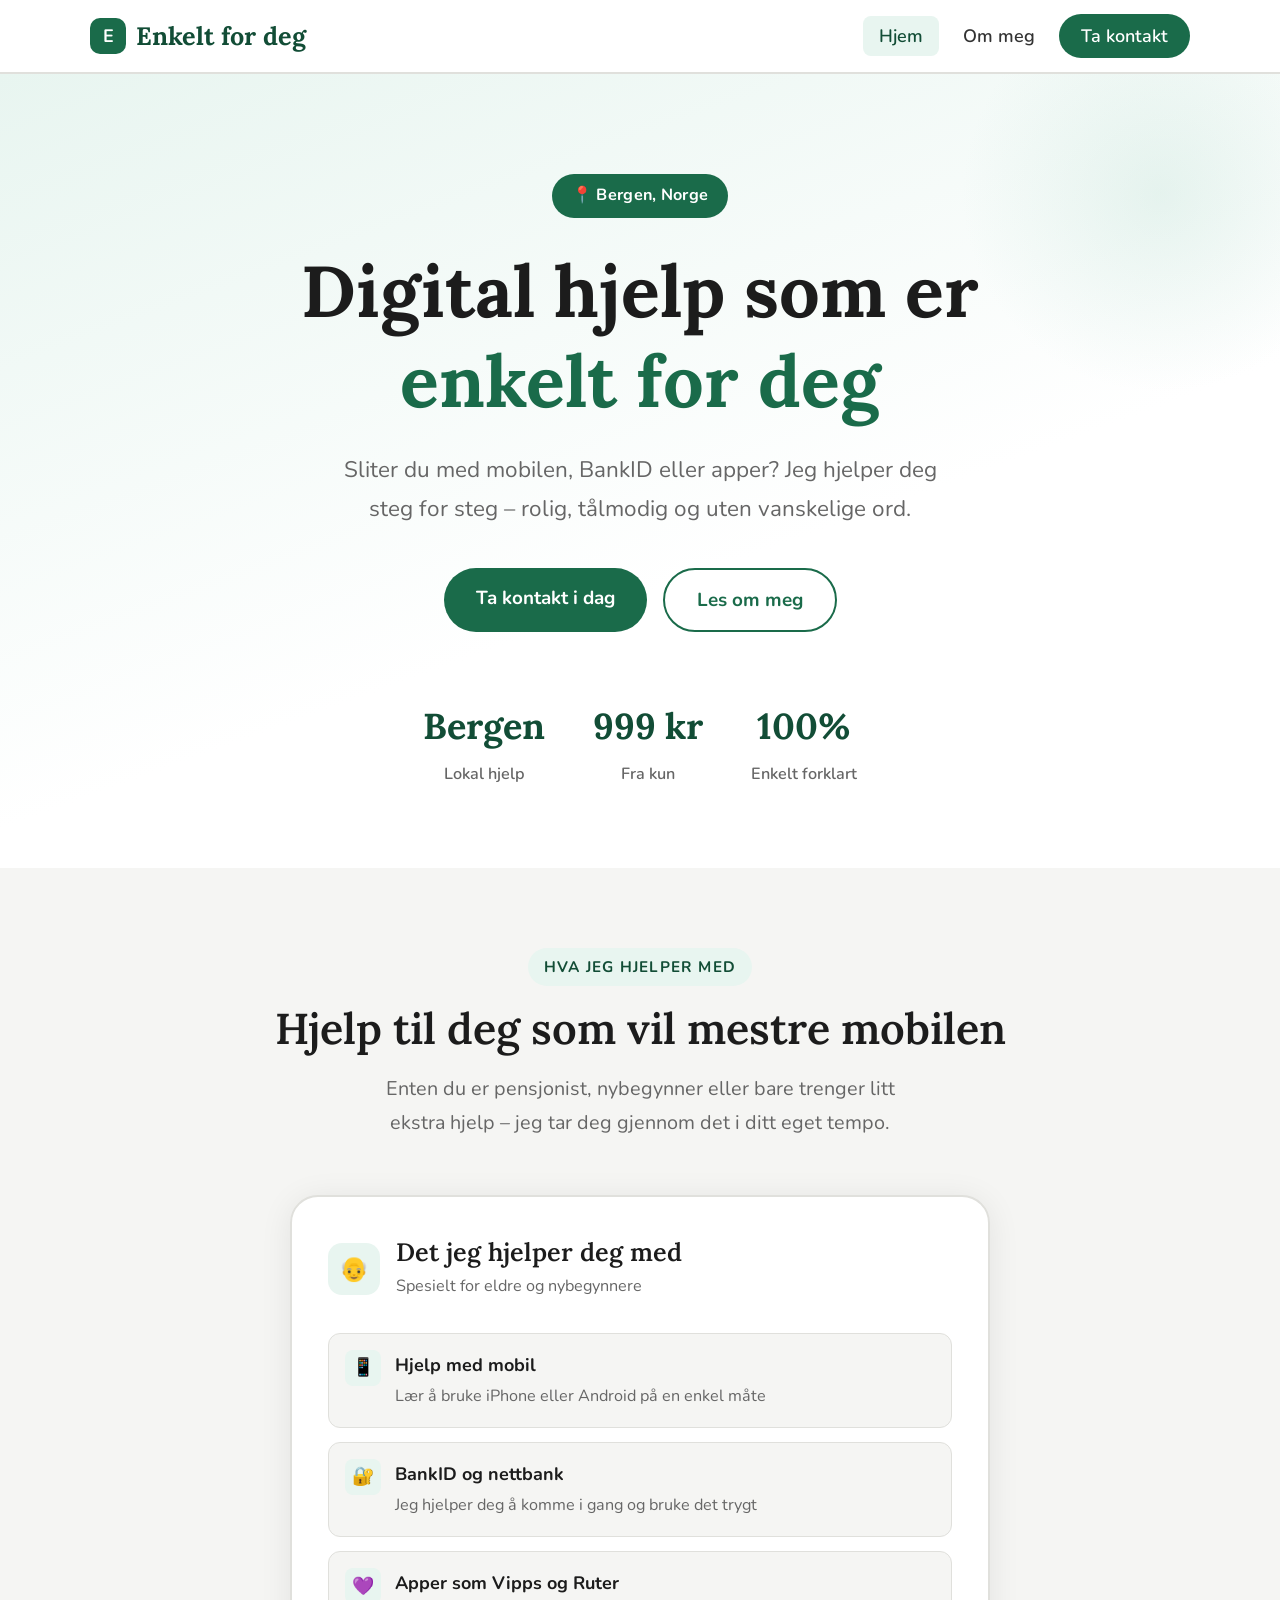
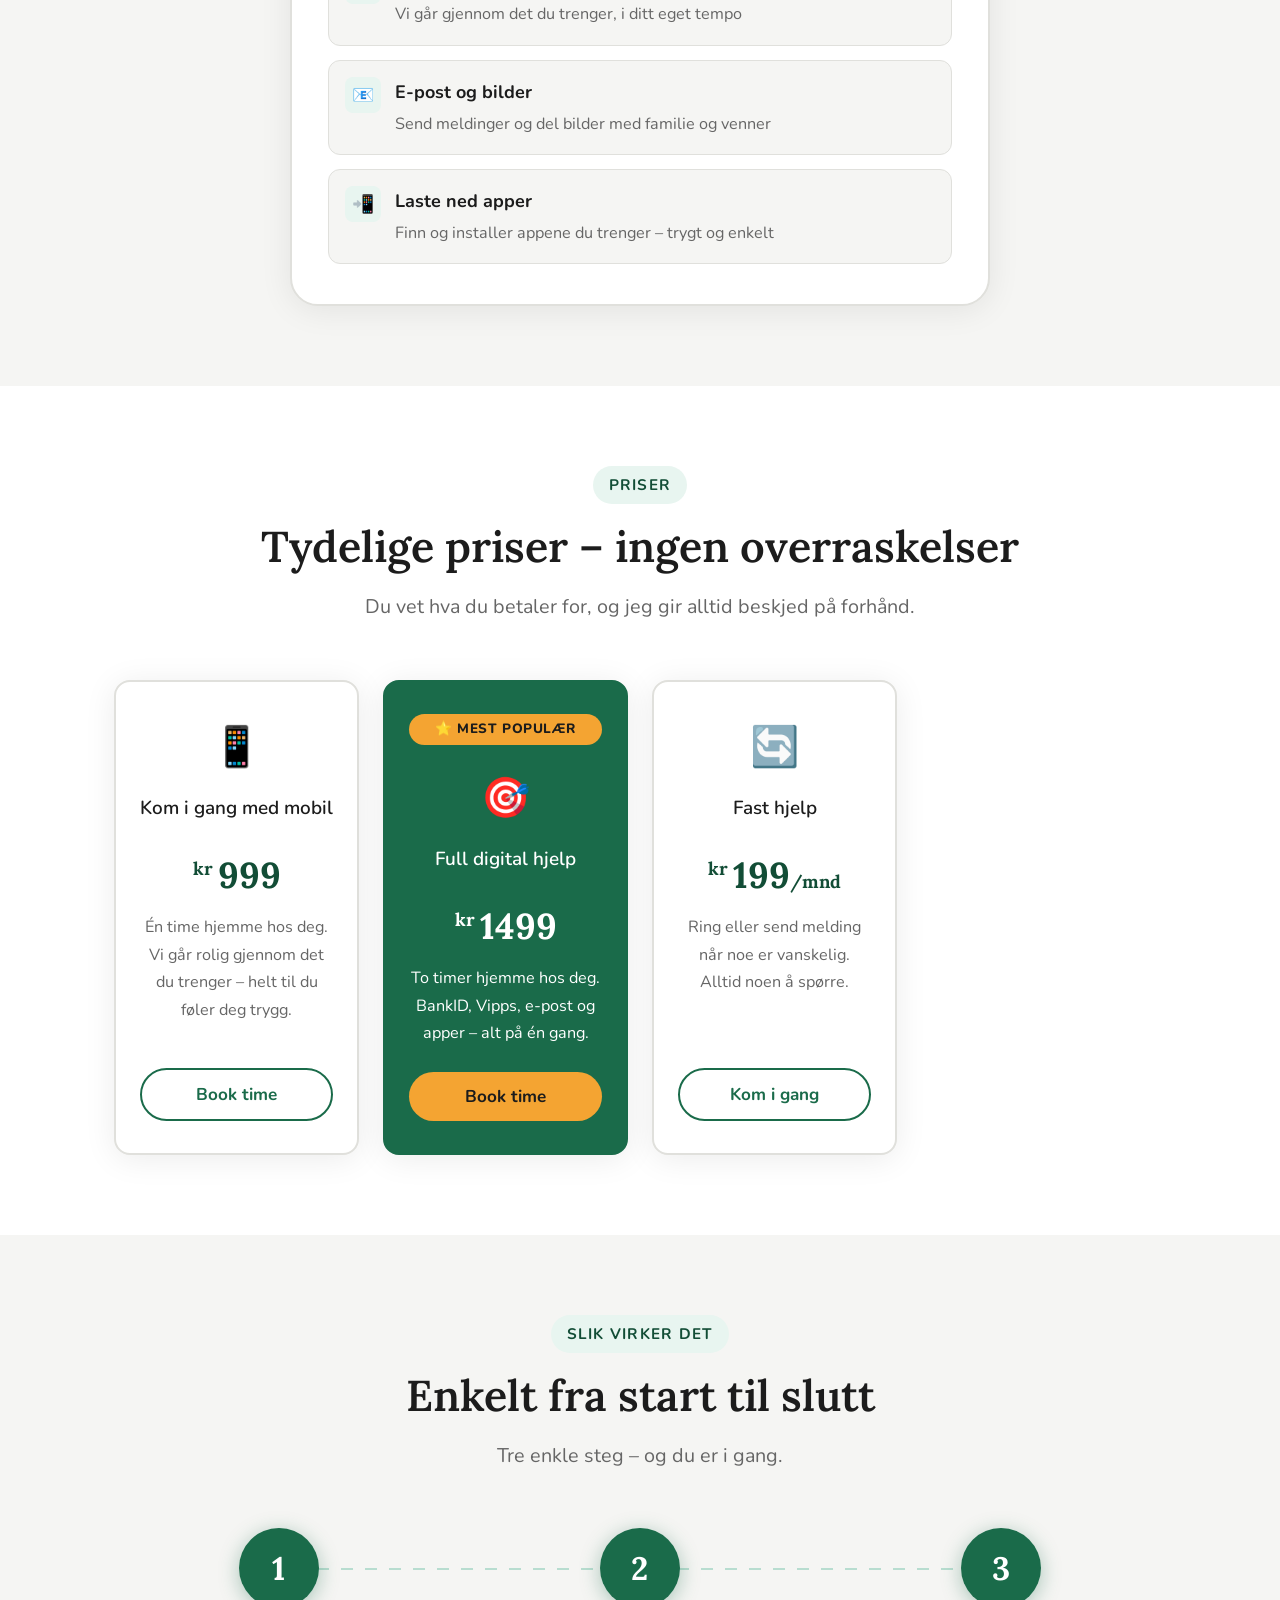
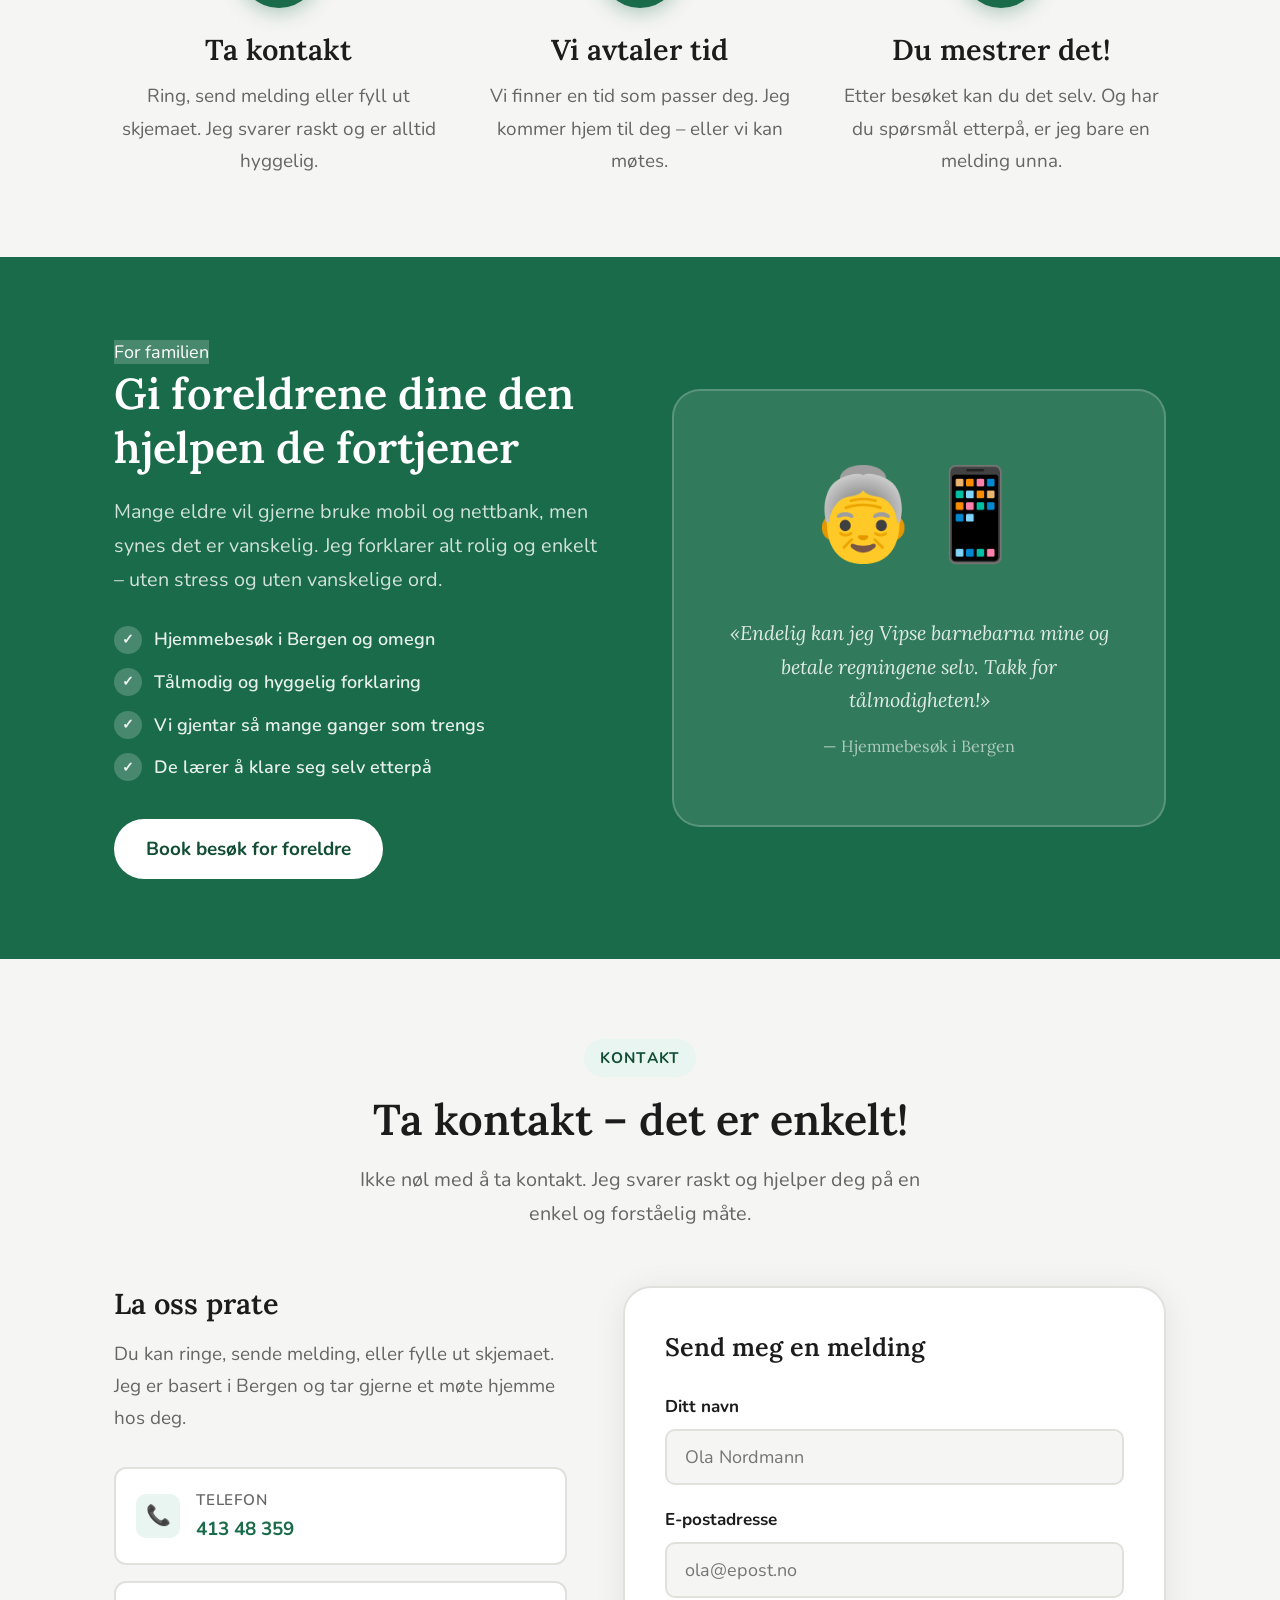
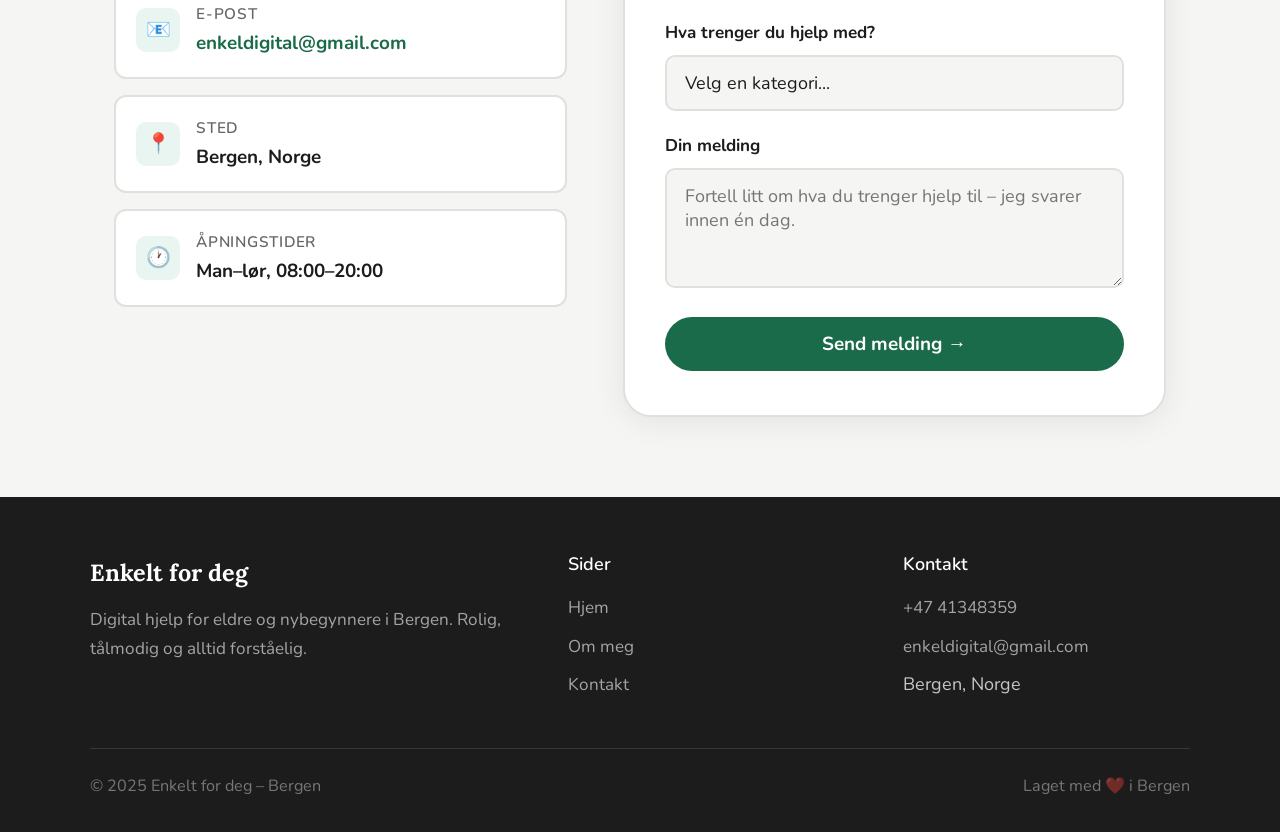
==== commit 91602f0a: "hei" ====
--- a/index.html
+++ b/index.html
@@ -6,11 +6,11 @@
     <title>Enkelt for deg – Digital hjelp i Bergen</title>
     <meta
       name="description"
-      content="Trenger du hjelp med mobil, BankID eller apper? Eller vil du ha en enkel nettside for bedriften din? Enkelt for deg hjelper deg – i Bergen."
+      content="Trenger du hjelp med mobil, BankID eller apper? Enkelt for deg hjelper eldre og nybegynnere i Bergen – rolig, tålmodig og alltid forståelig."
     />
     <meta
       name="keywords"
-      content="digital hjelp Bergen, hjelp med mobil, BankID hjelp, nettsider Bergen, hjelp til eldre teknologi"
+      content="digital hjelp Bergen, hjelp med mobil eldre, BankID hjelp, apper hjelp, hjelp til eldre teknologi Bergen"
     />
     <link rel="stylesheet" href="style.css" />
     <style>
@@ -595,9 +595,7 @@
             Digital hjelp som er<br /><em>enkelt for deg</em>
           </h1>
           <p class="hero__ingress">
-            Sliter du med mobilen, BankID eller apper? Eller trenger du en enkel
-            nettside for bedriften din? Jeg hjelper deg steg for steg – uten
-            stress og uten vanskelige ord.
+            Sliter du med mobilen, BankID eller apper? Jeg hjelper deg steg for steg – rolig, tålmodig og uten vanskelige ord.
           </p>
           <div class="hero__knapper">
             <a href="#kontakt" class="btn btn--primer">Ta kontakt i dag</a>
@@ -635,21 +633,20 @@
         <div class="container">
           <div class="seksjon-tittel fade-inn">
             <span class="merkelapp">Hva jeg hjelper med</span>
-            <h2 id="tjenester-tittel">For alle – privatperson eller bedrift</h2>
+            <h2 id="tjenester-tittel">Hjelp til deg som vil mestre mobilen</h2>
             <p>
-              Enten du er pensjonist som vil lære deg mobil, eller en bedrift
-              som trenger nettside – jeg hjelper deg.
+              Enten du er pensjonist, nybegynner eller bare trenger litt ekstra hjelp – jeg tar deg gjennom det i ditt eget tempo.
             </p>
           </div>
 
-          <div class="tjenester__grid">
+          <div class="tjenester__grid" style="grid-template-columns: 1fr; max-width: 700px; margin: 0 auto;">
             <div
               class="tjeneste-seksjon privat fade-inn fade-inn-forsinkelse-1"
             >
               <div class="tjeneste-seksjon__header">
                 <div class="tjeneste-seksjon__ikon">👴</div>
                 <div>
-                  <h3>For privatpersoner</h3>
+                  <h3>Det jeg hjelper deg med</h3>
                   <p>Spesielt for eldre og nybegynnere</p>
                 </div>
               </div>
@@ -658,68 +655,35 @@
                   <div class="tjeneste-liste__ikon">📱</div>
                   <div>
                     <strong>Hjelp med mobil</strong>
-                    <span
-                      >Lær å bruke iPhone eller Android på en enkel måte</span
-                    >
+                    <span>Lær å bruke iPhone eller Android på en enkel måte</span>
                   </div>
                 </li>
                 <li>
                   <div class="tjeneste-liste__ikon">🔐</div>
                   <div>
                     <strong>BankID og nettbank</strong>
-                    <span
-                      >Jeg hjelper deg å komme i gang og bruke det trygt</span
-                    >
+                    <span>Jeg hjelper deg å komme i gang og bruke det trygt</span>
                   </div>
                 </li>
                 <li>
                   <div class="tjeneste-liste__ikon">💜</div>
                   <div>
                     <strong>Apper som Vipps og Ruter</strong>
-                    <span
-                      >Vi går gjennom det du trenger, i ditt eget tempo</span
-                    >
-                  </div>
-                </li>
-              </ul>
-            </div>
-
-            <div
-              class="tjeneste-seksjon bedrift fade-inn fade-inn-forsinkelse-2"
-            >
-              <div class="tjeneste-seksjon__header">
-                <div class="tjeneste-seksjon__ikon">🏪</div>
-                <div>
-                  <h3>For bedrifter</h3>
-                  <p>Enkle løsninger som gir resultater</p>
-                </div>
-              </div>
-              <ul class="tjeneste-liste">
-                <li>
-                  <div class="tjeneste-liste__ikon">🌐</div>
-                  <div>
-                    <strong>Nettside for bedriften</strong>
-                    <span
-                      >Rask, pen og profesjonell nettside – fra 3 000 kr</span
-                    >
+                    <span>Vi går gjennom det du trenger, i ditt eget tempo</span>
                   </div>
                 </li>
                 <li>
-                  <div class="tjeneste-liste__ikon">📈</div>
+                  <div class="tjeneste-liste__ikon">📧</div>
                   <div>
-                    <strong>Flere kunder på nett</strong>
-                    <span
-                      >Jeg hjelper deg å bli funnet av de rette kundene</span
-                    >
+                    <strong>E-post og bilder</strong>
+                    <span>Send meldinger og del bilder med familie og venner</span>
                   </div>
                 </li>
                 <li>
-                  <div class="tjeneste-liste__ikon">✅</div>
+                  <div class="tjeneste-liste__ikon">📲</div>
                   <div>
-                    <strong>Enkle digitale løsninger</strong>
-                    <span
-                      >Ingen unødvendig kompleksitet – bare det som virker</span
-                    >
+                    <strong>Laste ned apper</strong>
+                    <span>Finn og installer appene du trenger – trygt og enkelt</span>
                   </div>
                 </li>
               </ul>
@@ -782,18 +746,6 @@
               >
             </div>
 
-            <div class="pris-kort fade-inn fade-inn-forsinkelse-4">
-              <div class="pris-kort__ikon">🌐</div>
-              <h3>Nettside for bedrift</h3>
-              <div class="pris-beloep"><sup>fra kr </sup>3000</div>
-              <p class="pris-kort__beskriv">
-                Enkel og profesjonell nettside som hjelper deg å få flere
-                kunder.
-              </p>
-              <a href="#kontakt" class="btn btn--sekundar btn--liten"
-                >Få tilbud</a
-              >
-            </div>
           </div>
         </div>
       </section>
@@ -910,14 +862,14 @@
                   <div class="kontakt__detalj-ikon">📞</div>
                   <div>
                     <strong>Telefon</strong>
-                    <span>+47 41348359</span>
+                    <a href="tel:+4741348359" style="font-size:1.05rem; font-weight:700; color:var(--blaa); text-decoration:none;">413 48 359</a>
                   </div>
                 </div>
                 <div class="kontakt__detalj">
                   <div class="kontakt__detalj-ikon">📧</div>
                   <div>
                     <strong>E-post</strong>
-                    <span>enkeldigital@gmail.com</span>
+                    <a href="mailto:enkeldigital@gmail.com" style="font-size:1.05rem; font-weight:700; color:var(--blaa); text-decoration:none;">enkeldigital@gmail.com</a>
                   </div>
                 </div>
                 <div class="kontakt__detalj">
@@ -978,7 +930,8 @@
                     <option>Hjelp med mobil</option>
                     <option>BankID / nettbank</option>
                     <option>Apper (Vipps, Ruter osv.)</option>
-                    <option>Nettside for bedrift</option>
+                    <option>Laste ned apper</option>
+                    <option>E-post og bilder</option>
                     <option>Annet</option>
                   </select>
                 </div>
@@ -1011,8 +964,7 @@
           <div>
             <div class="footer__logo">Enkelt for deg</div>
             <p>
-              Digital hjelp for privatpersoner og bedrifter i Bergen. Enkel,
-              vennlig og alltid forståelig.
+              Digital hjelp for eldre og nybegynnere i Bergen. Rolig, tålmodig og alltid forståelig.
             </p>
           </div>
           <div class="footer__kolonne">
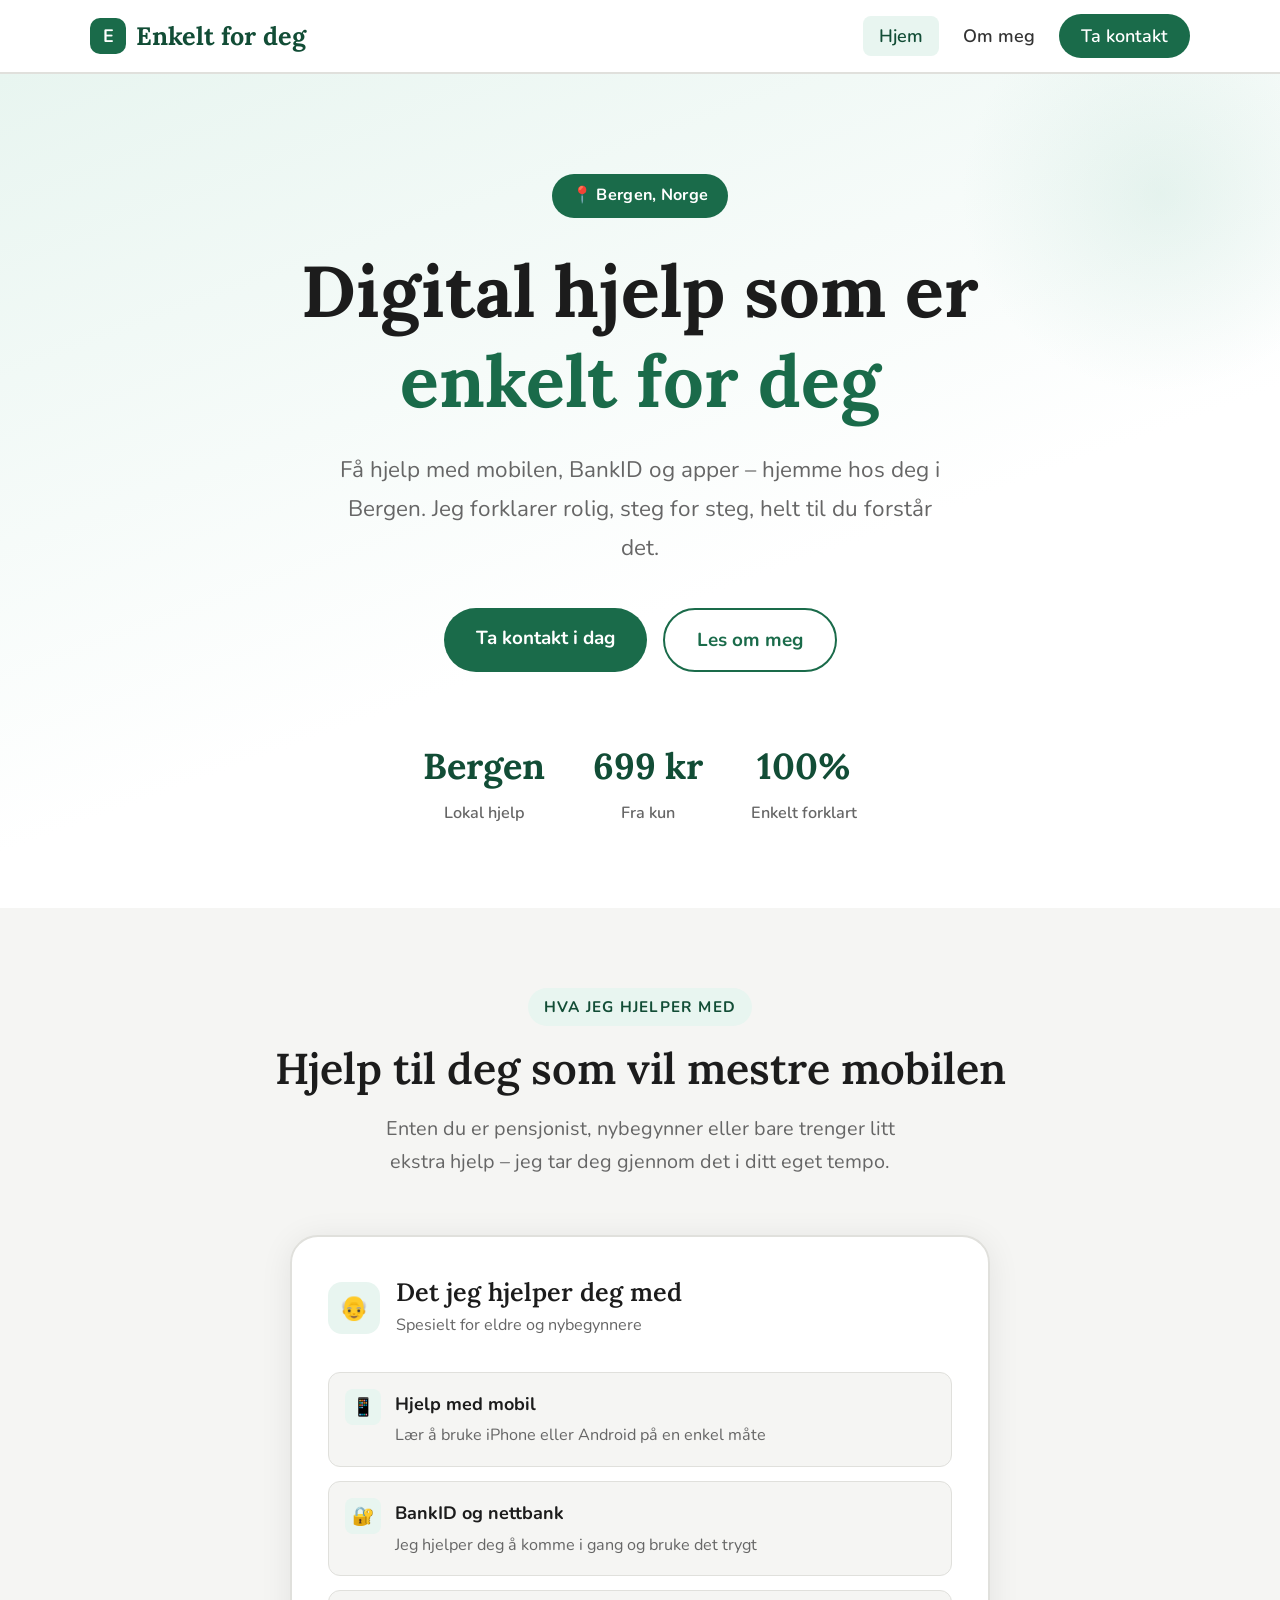
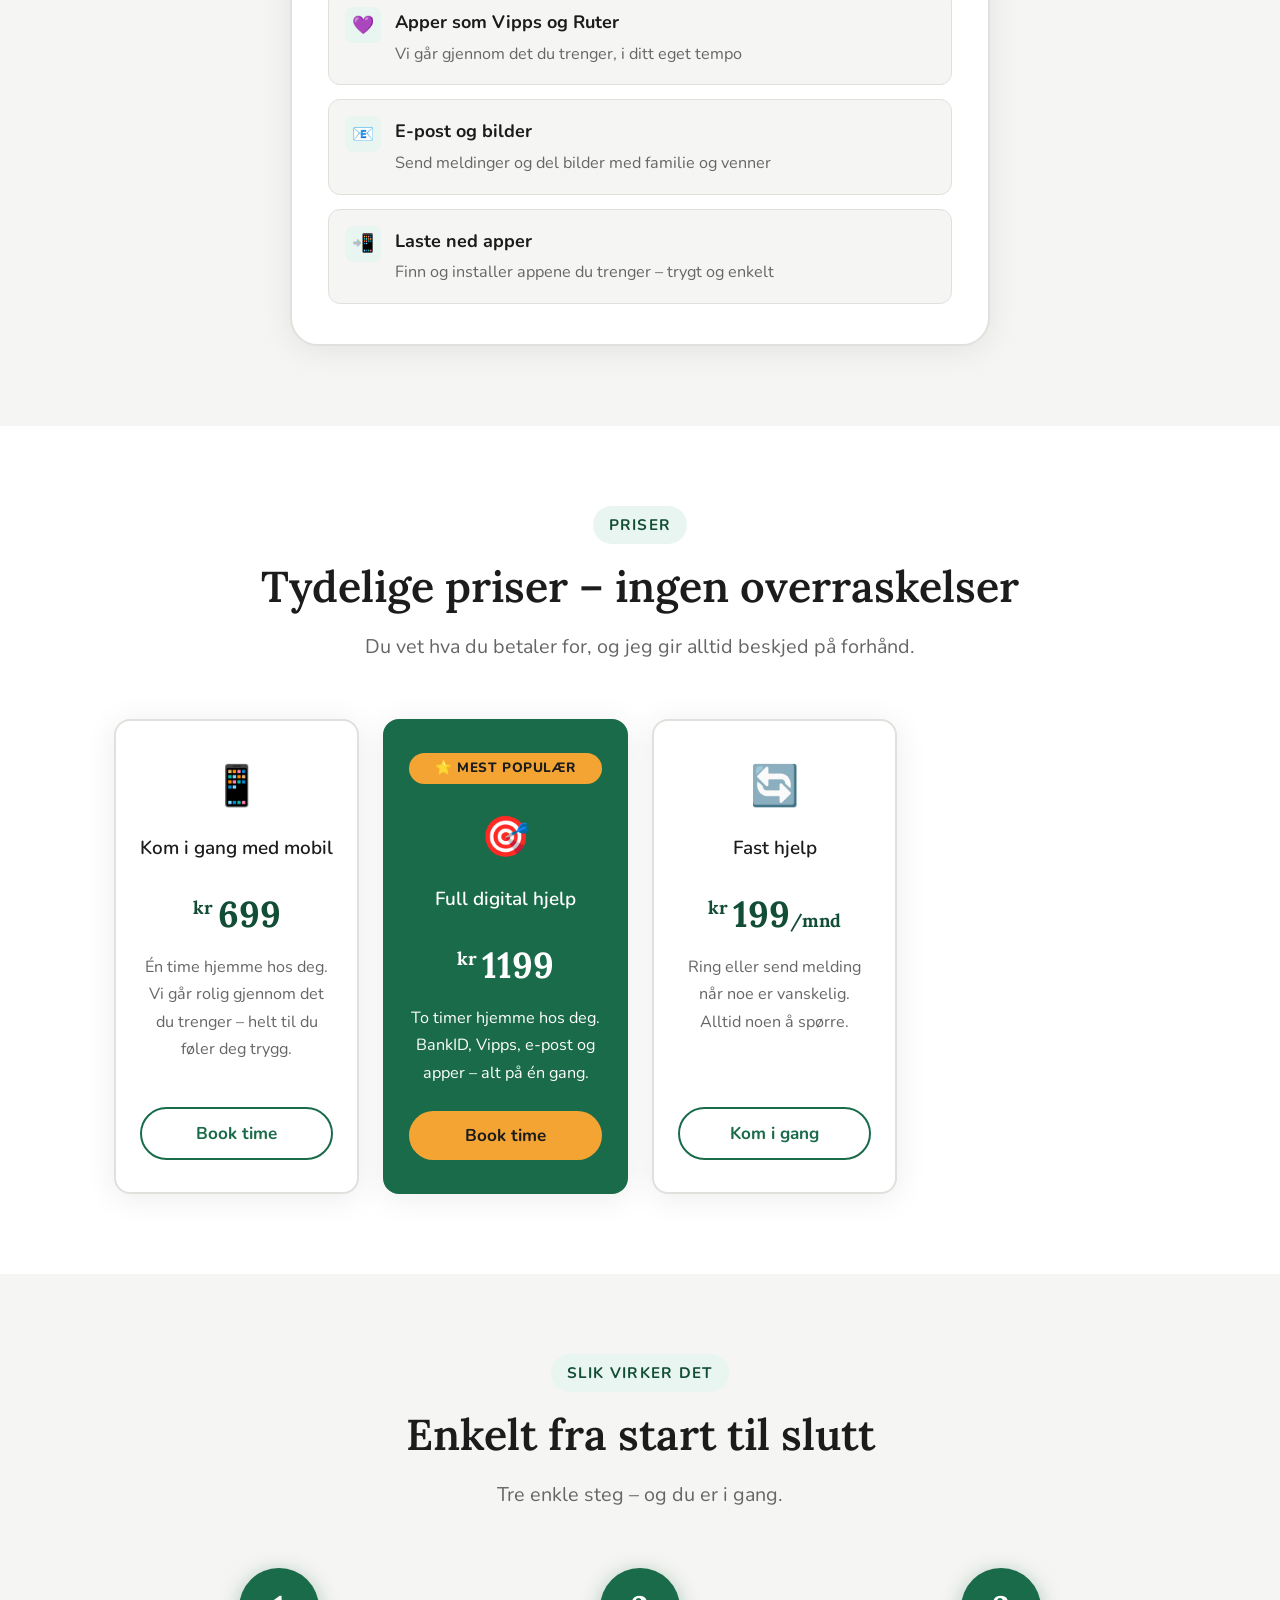
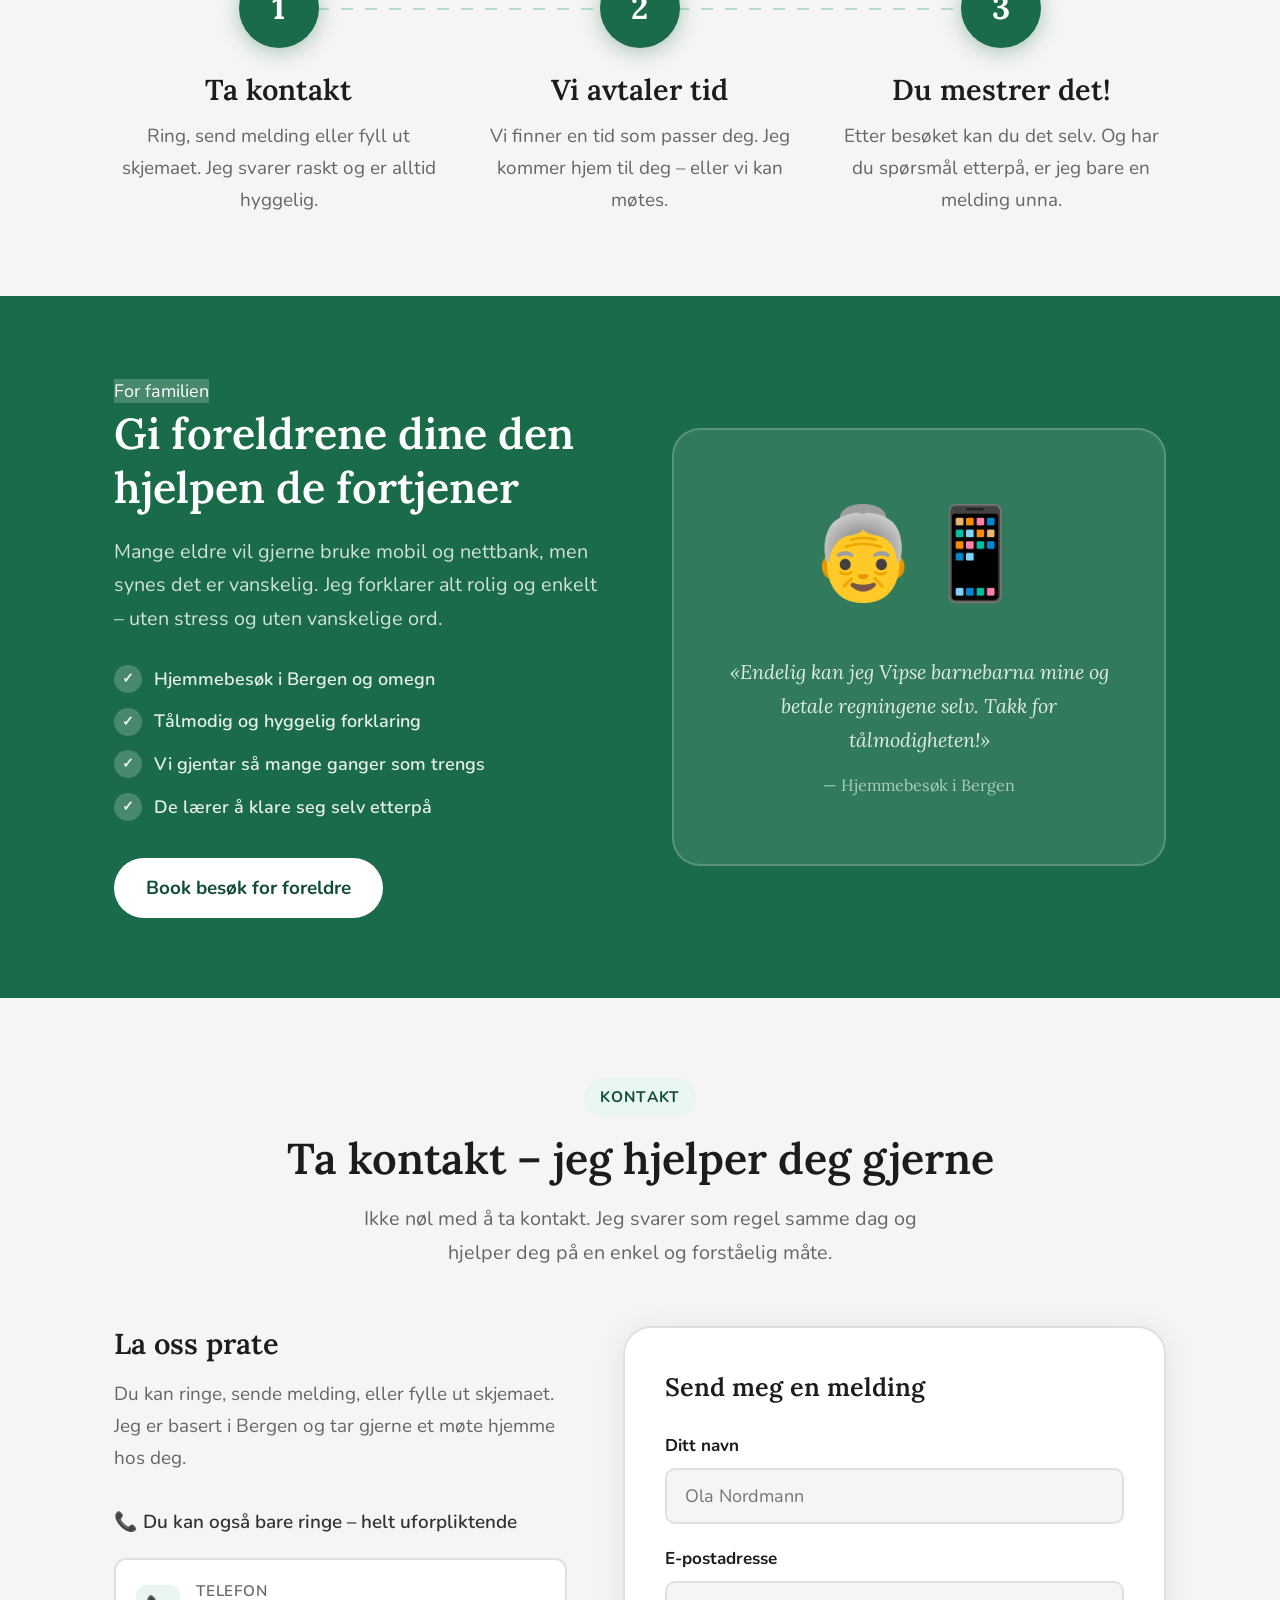
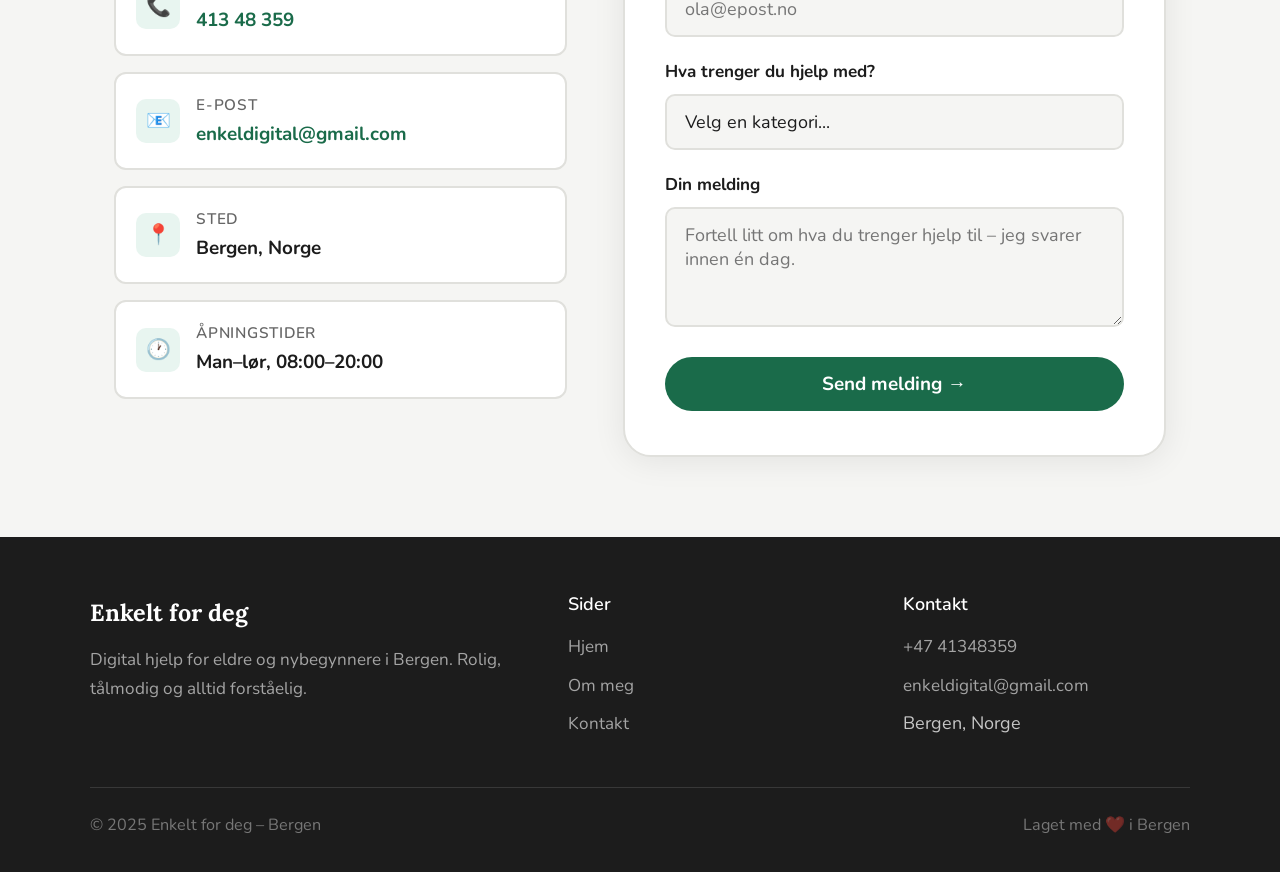
==== commit a56632c5: "finish" ====
--- a/index.html
+++ b/index.html
@@ -595,7 +595,8 @@
             Digital hjelp som er<br /><em>enkelt for deg</em>
           </h1>
           <p class="hero__ingress">
-            Sliter du med mobilen, BankID eller apper? Jeg hjelper deg steg for steg – rolig, tålmodig og uten vanskelige ord.
+            Få hjelp med mobilen, BankID og apper – hjemme hos deg i Bergen. Jeg
+            forklarer rolig, steg for steg, helt til du forstår det.
           </p>
           <div class="hero__knapper">
             <a href="#kontakt" class="btn btn--primer">Ta kontakt i dag</a>
@@ -612,7 +613,7 @@
             <div
               class="hero__statistikk-element fade-inn fade-inn-forsinkelse-2"
             >
-              <strong>999 kr</strong>
+              <strong>699 kr</strong>
               <span>Fra kun</span>
             </div>
             <div
@@ -635,11 +636,15 @@
             <span class="merkelapp">Hva jeg hjelper med</span>
             <h2 id="tjenester-tittel">Hjelp til deg som vil mestre mobilen</h2>
             <p>
-              Enten du er pensjonist, nybegynner eller bare trenger litt ekstra hjelp – jeg tar deg gjennom det i ditt eget tempo.
+              Enten du er pensjonist, nybegynner eller bare trenger litt ekstra
+              hjelp – jeg tar deg gjennom det i ditt eget tempo.
             </p>
           </div>
 
-          <div class="tjenester__grid" style="grid-template-columns: 1fr; max-width: 700px; margin: 0 auto;">
+          <div
+            class="tjenester__grid"
+            style="grid-template-columns: 1fr; max-width: 700px; margin: 0 auto"
+          >
             <div
               class="tjeneste-seksjon privat fade-inn fade-inn-forsinkelse-1"
             >
@@ -655,35 +660,46 @@
                   <div class="tjeneste-liste__ikon">📱</div>
                   <div>
                     <strong>Hjelp med mobil</strong>
-                    <span>Lær å bruke iPhone eller Android på en enkel måte</span>
+                    <span
+                      >Lær å bruke iPhone eller Android på en enkel måte</span
+                    >
                   </div>
                 </li>
                 <li>
                   <div class="tjeneste-liste__ikon">🔐</div>
                   <div>
                     <strong>BankID og nettbank</strong>
-                    <span>Jeg hjelper deg å komme i gang og bruke det trygt</span>
+                    <span
+                      >Jeg hjelper deg å komme i gang og bruke det trygt</span
+                    >
                   </div>
                 </li>
                 <li>
                   <div class="tjeneste-liste__ikon">💜</div>
                   <div>
                     <strong>Apper som Vipps og Ruter</strong>
-                    <span>Vi går gjennom det du trenger, i ditt eget tempo</span>
+                    <span
+                      >Vi går gjennom det du trenger, i ditt eget tempo</span
+                    >
                   </div>
                 </li>
                 <li>
                   <div class="tjeneste-liste__ikon">📧</div>
                   <div>
                     <strong>E-post og bilder</strong>
-                    <span>Send meldinger og del bilder med familie og venner</span>
+                    <span
+                      >Send meldinger og del bilder med familie og venner</span
+                    >
                   </div>
                 </li>
                 <li>
                   <div class="tjeneste-liste__ikon">📲</div>
                   <div>
                     <strong>Laste ned apper</strong>
-                    <span>Finn og installer appene du trenger – trygt og enkelt</span>
+                    <span
+                      >Finn og installer appene du trenger – trygt og
+                      enkelt</span
+                    >
                   </div>
                 </li>
               </ul>
@@ -706,9 +722,10 @@
             <div class="pris-kort fade-inn fade-inn-forsinkelse-1">
               <div class="pris-kort__ikon">📱</div>
               <h3>Kom i gang med mobil</h3>
-              <div class="pris-beloep"><sup>kr </sup>999</div>
+              <div class="pris-beloep"><sup>kr </sup>699</div>
               <p class="pris-kort__beskriv">
-                Én time hjemme hos deg. Vi går rolig gjennom det du trenger – helt til du føler deg trygg.
+                Én time hjemme hos deg. Vi går rolig gjennom det du trenger –
+                helt til du føler deg trygg.
               </p>
               <a href="#kontakt" class="btn btn--sekundar btn--liten"
                 >Book time</a
@@ -721,7 +738,7 @@
               <span class="populaer-merke">⭐ Mest populær</span>
               <div class="pris-kort__ikon">🎯</div>
               <h3>Full digital hjelp</h3>
-              <div class="pris-beloep"><sup>kr </sup>1499</div>
+              <div class="pris-beloep"><sup>kr </sup>1199</div>
               <p class="pris-kort__beskriv">
                 To timer hjemme hos deg. BankID, Vipps, e-post og apper – alt på
                 én gang.
@@ -745,7 +762,6 @@
                 >Kom i gang</a
               >
             </div>
-
           </div>
         </div>
       </section>
@@ -803,7 +819,9 @@
                 Gi foreldrene dine den hjelpen de fortjener
               </h2>
               <p>
-                Mange eldre vil gjerne bruke mobil og nettbank, men synes det er vanskelig. Jeg forklarer alt rolig og enkelt – uten stress og uten vanskelige ord.
+                Mange eldre vil gjerne bruke mobil og nettbank, men synes det er
+                vanskelig. Jeg forklarer alt rolig og enkelt – uten stress og
+                uten vanskelige ord.
               </p>
               <ul class="familie__liste">
                 <li>Hjemmebesøk i Bergen og omegn</li>
@@ -843,8 +861,11 @@
         <div class="container">
           <div class="seksjon-tittel fade-inn">
             <span class="merkelapp">Kontakt</span>
-            <h2 id="kontakt-tittel">Ta kontakt – det er enkelt!</h2>
-            <p>Ikke nøl med å ta kontakt. Jeg svarer raskt og hjelper deg på en enkel og forståelig måte.</p>
+            <h2 id="kontakt-tittel">Ta kontakt – jeg hjelper deg gjerne</h2>
+            <p>
+              Ikke nøl med å ta kontakt. Jeg svarer som regel samme dag og
+              hjelper deg på en enkel og forståelig måte.
+            </p>
           </div>
 
           <div class="kontakt__grid">
@@ -856,20 +877,41 @@
                 Du kan ringe, sende melding, eller fylle ut skjemaet. Jeg er
                 basert i Bergen og tar gjerne et møte hjemme hos deg.
               </p>
+              <p style="font-weight: 600; margin-bottom: 20px">
+                📞 Du kan også bare ringe – helt uforpliktende
+              </p>
 
               <div class="kontakt__detaljer">
                 <div class="kontakt__detalj">
                   <div class="kontakt__detalj-ikon">📞</div>
                   <div>
                     <strong>Telefon</strong>
-                    <a href="tel:+4741348359" style="font-size:1.05rem; font-weight:700; color:var(--blaa); text-decoration:none;">413 48 359</a>
+                    <a
+                      href="tel:+4741348359"
+                      style="
+                        font-size: 1.05rem;
+                        font-weight: 700;
+                        color: var(--blaa);
+                        text-decoration: none;
+                      "
+                      >413 48 359</a
+                    >
                   </div>
                 </div>
                 <div class="kontakt__detalj">
                   <div class="kontakt__detalj-ikon">📧</div>
                   <div>
                     <strong>E-post</strong>
-                    <a href="mailto:enkeldigital@gmail.com" style="font-size:1.05rem; font-weight:700; color:var(--blaa); text-decoration:none;">enkeldigital@gmail.com</a>
+                    <a
+                      href="mailto:enkeldigital@gmail.com"
+                      style="
+                        font-size: 1.05rem;
+                        font-weight: 700;
+                        color: var(--blaa);
+                        text-decoration: none;
+                      "
+                      >enkeldigital@gmail.com</a
+                    >
                   </div>
                 </div>
                 <div class="kontakt__detalj">
@@ -964,7 +1006,8 @@
           <div>
             <div class="footer__logo">Enkelt for deg</div>
             <p>
-              Digital hjelp for eldre og nybegynnere i Bergen. Rolig, tålmodig og alltid forståelig.
+              Digital hjelp for eldre og nybegynnere i Bergen. Rolig, tålmodig
+              og alltid forståelig.
             </p>
           </div>
           <div class="footer__kolonne">
@@ -980,7 +1023,8 @@
             <ul>
               <li><a href="tel:+4741348359">+47 41348359</a></li>
               <li>
-                <a href="mailto:enkeldigital@gmail.com">enkeldigital@gmail.com
+                <a href="mailto:enkeldigital@gmail.com"
+                  >enkeldigital@gmail.com
                 </a>
               </li>
               <li><span>Bergen, Norge</span></li>
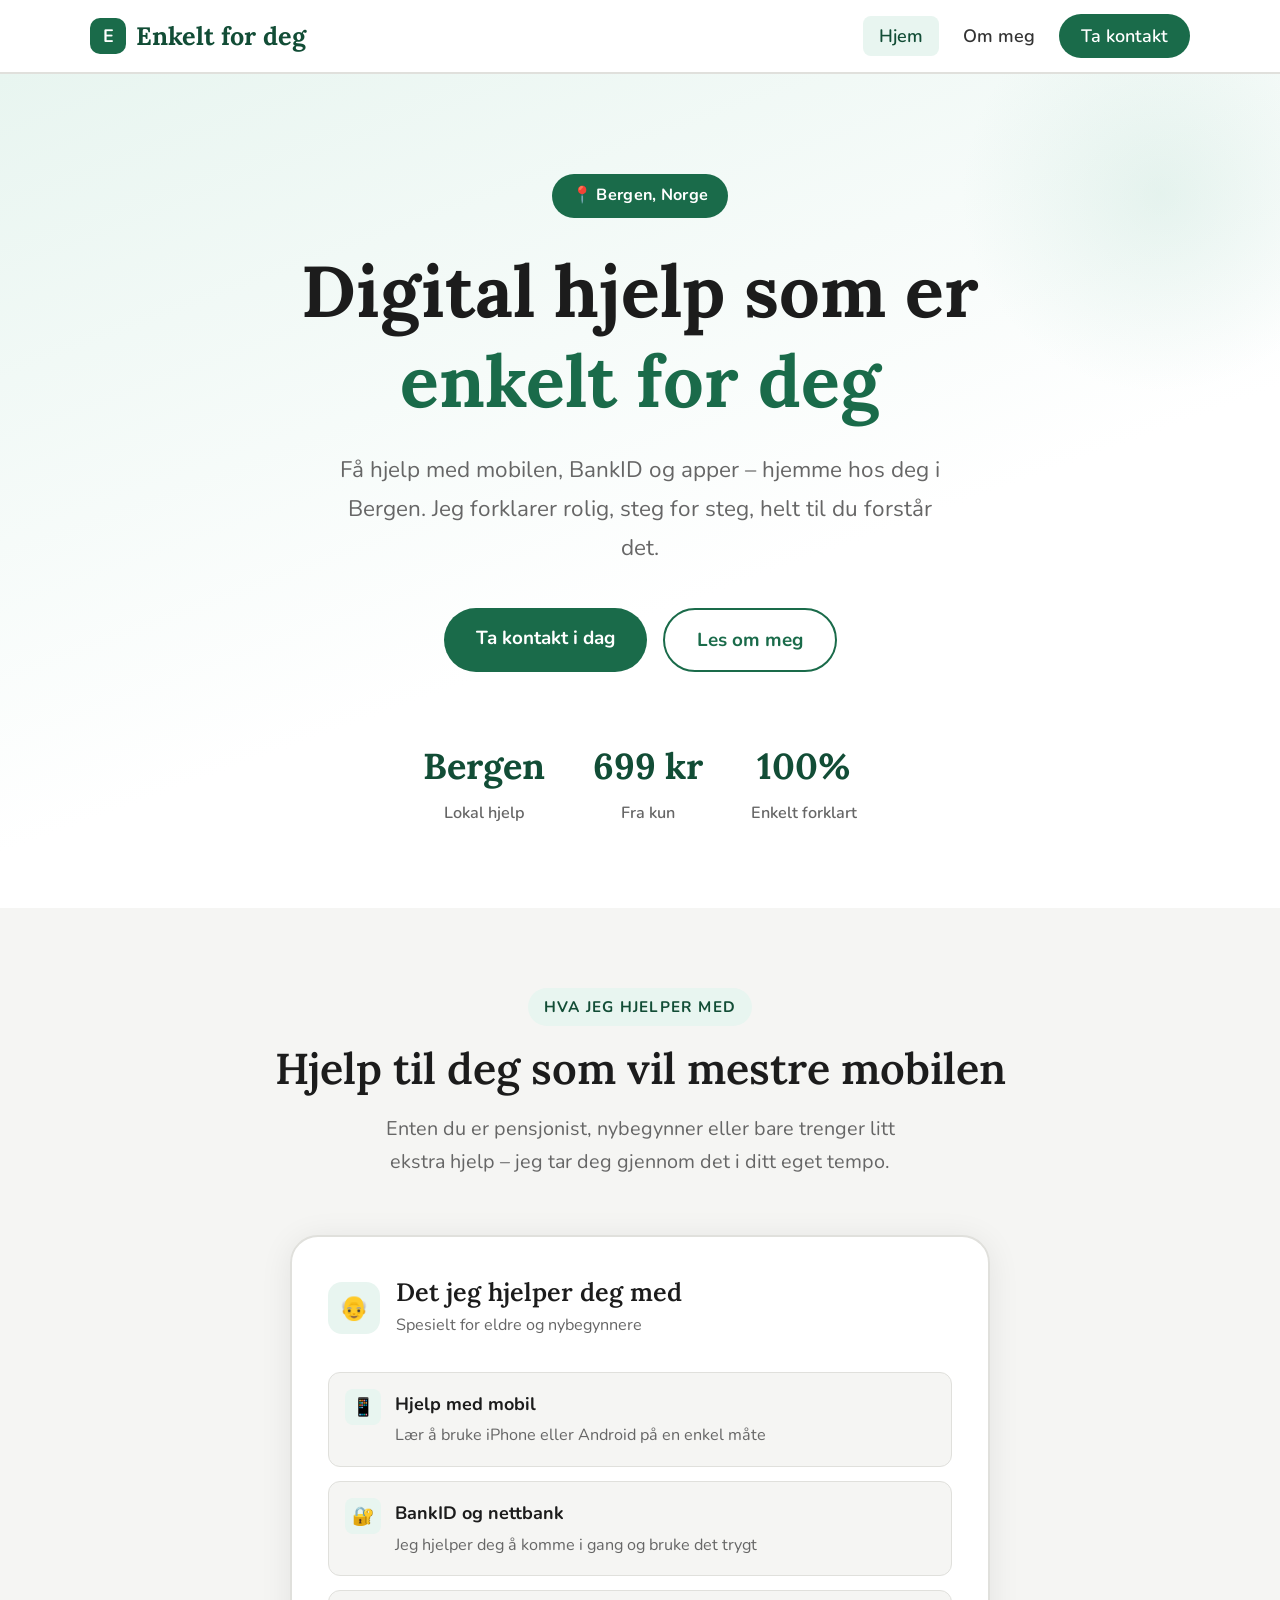
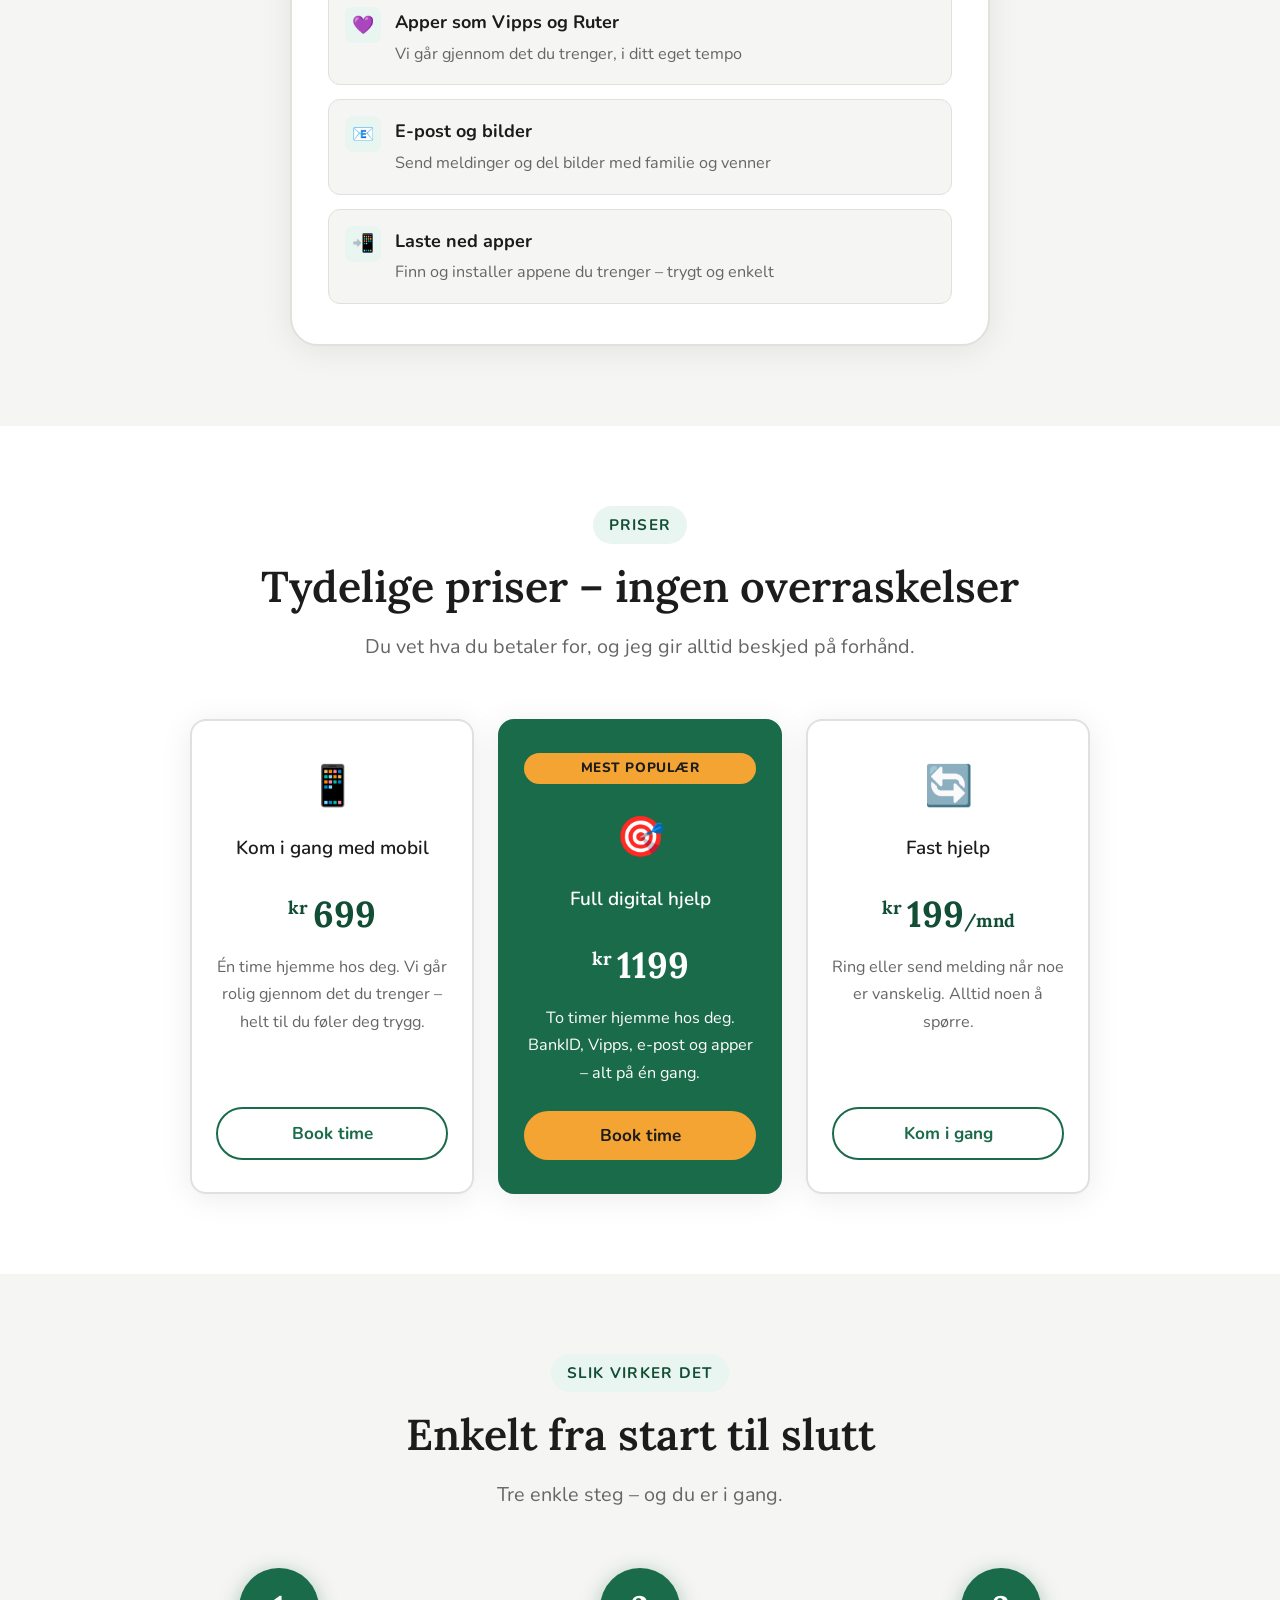
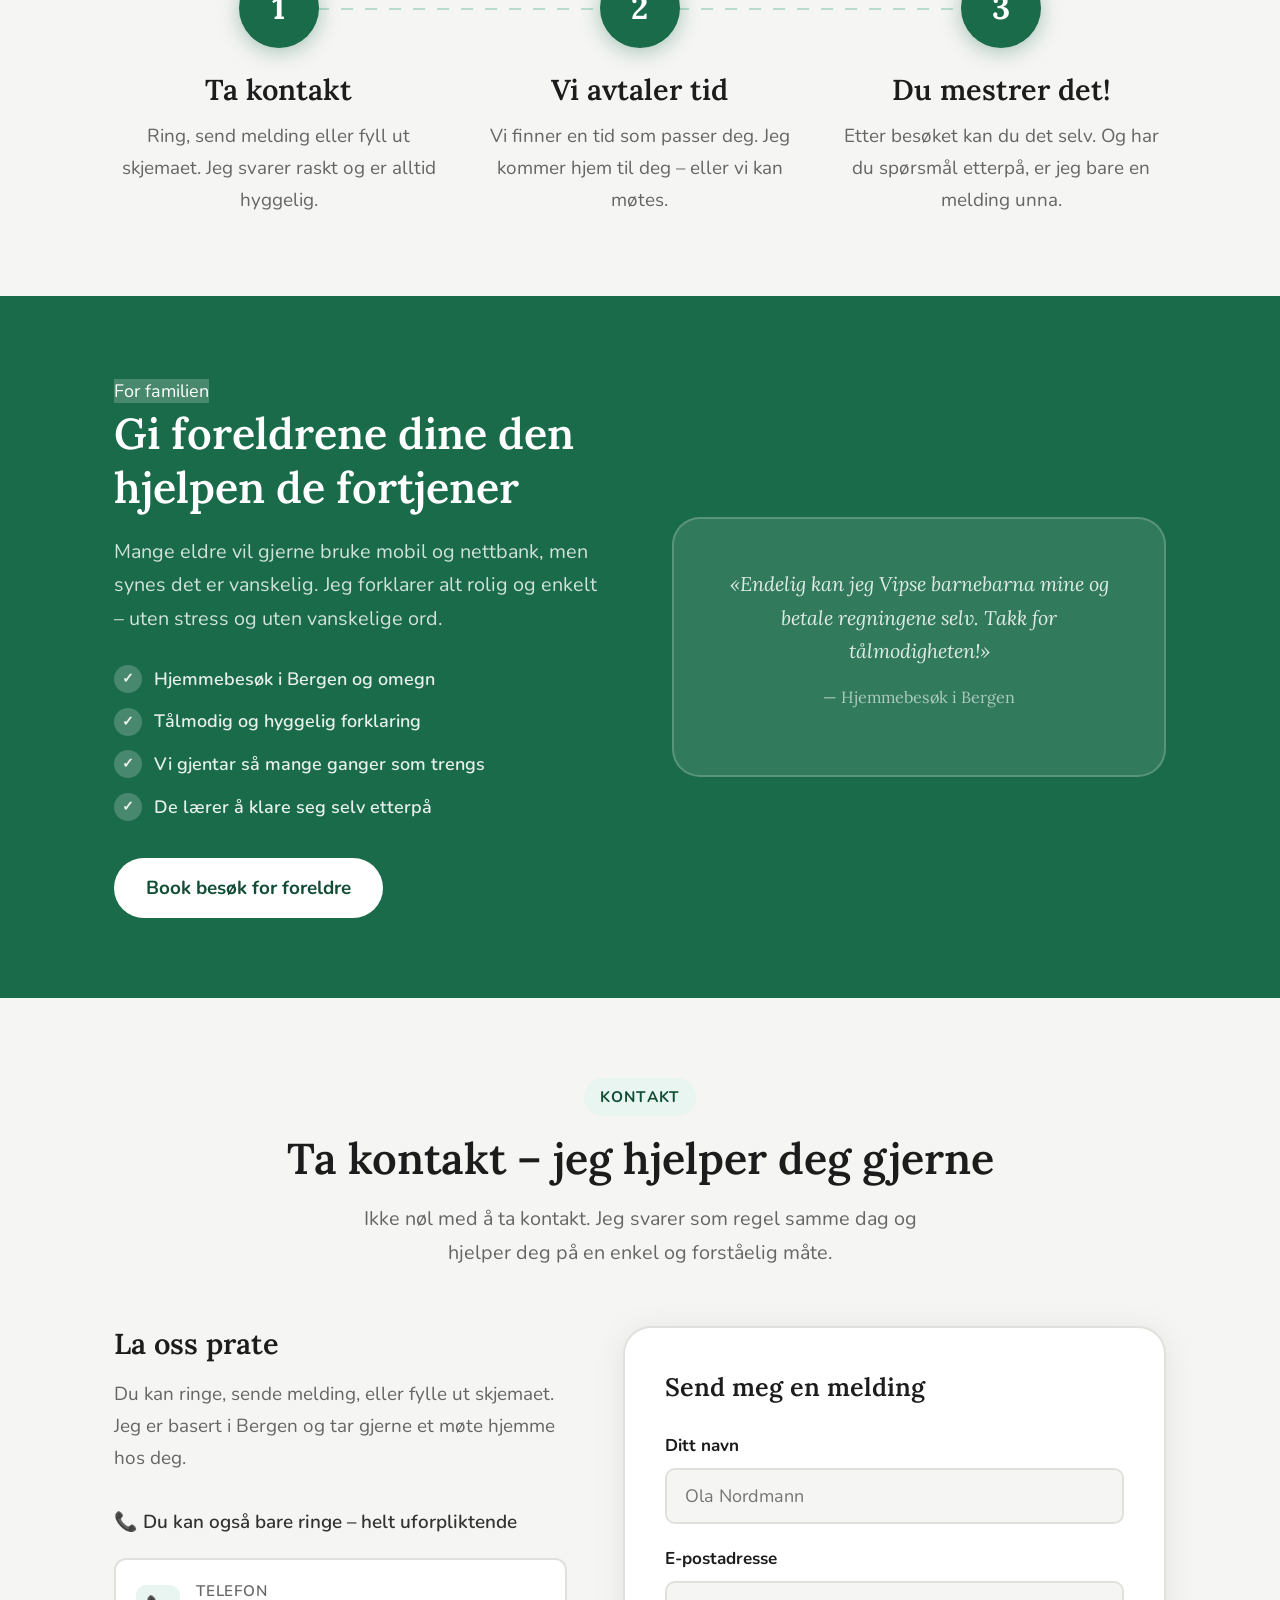
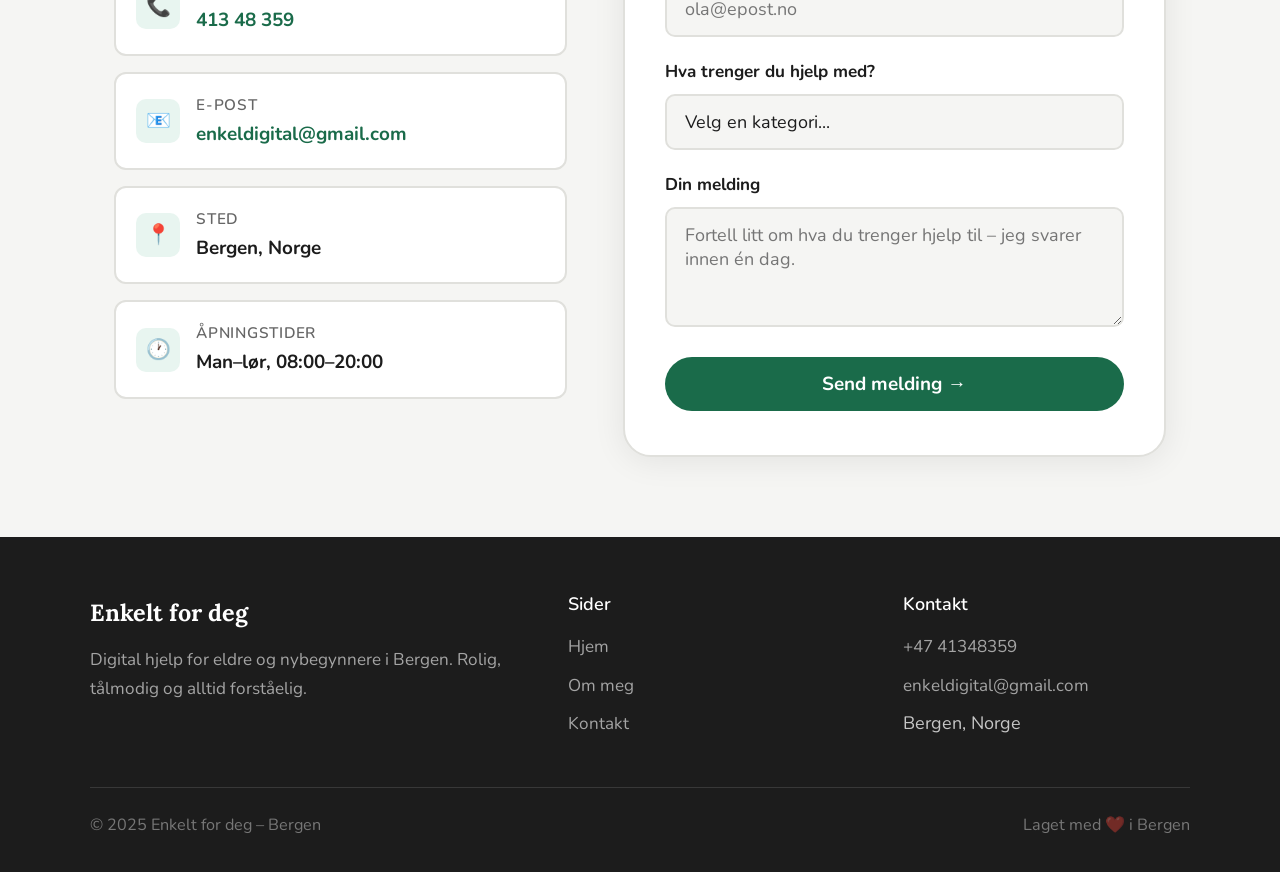
==== commit 718e41c7: "finish" ====
--- a/index.html
+++ b/index.html
@@ -210,8 +210,10 @@
       /* PRISER */
       .priser__grid {
         display: grid;
-        grid-template-columns: repeat(4, 1fr);
+        grid-template-columns: repeat(3, 1fr);
         gap: 24px;
+        max-width: 900px;
+        margin: 0 auto;
       }
 
       .pris-kort {
@@ -735,7 +737,7 @@
             <div
               class="pris-kort pris-kort--populaer fade-inn fade-inn-forsinkelse-2"
             >
-              <span class="populaer-merke">⭐ Mest populær</span>
+              <span class="populaer-merke">Mest populær</span>
               <div class="pris-kort__ikon">🎯</div>
               <h3>Full digital hjelp</h3>
               <div class="pris-beloep"><sup>kr </sup>1199</div>
@@ -837,7 +839,6 @@
               >
             </div>
             <div class="familie__visuell fade-inn fade-inn-forsinkelse-2">
-              <span class="stor-ikon">👵📱</span>
               <p>
                 «Endelig kan jeg Vipse barnebarna mine og betale regningene
                 selv. Takk for tålmodigheten!»
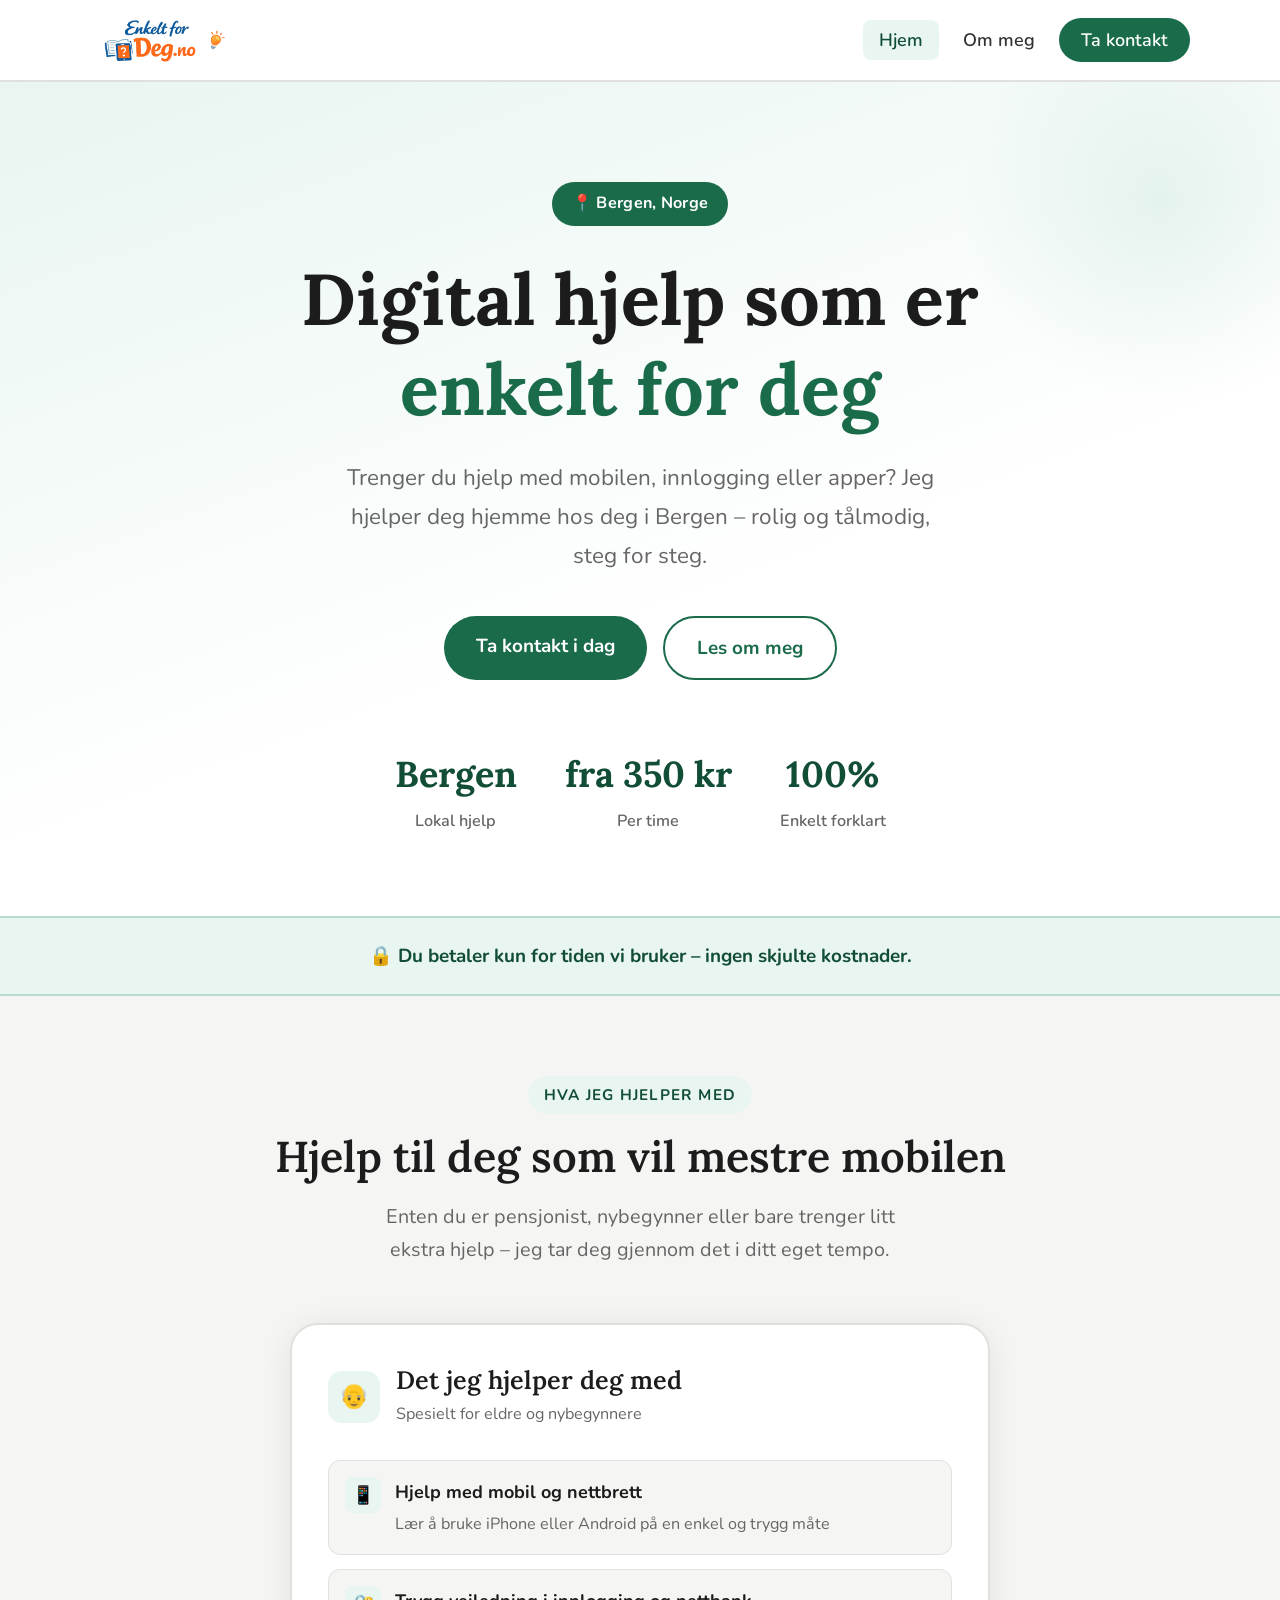
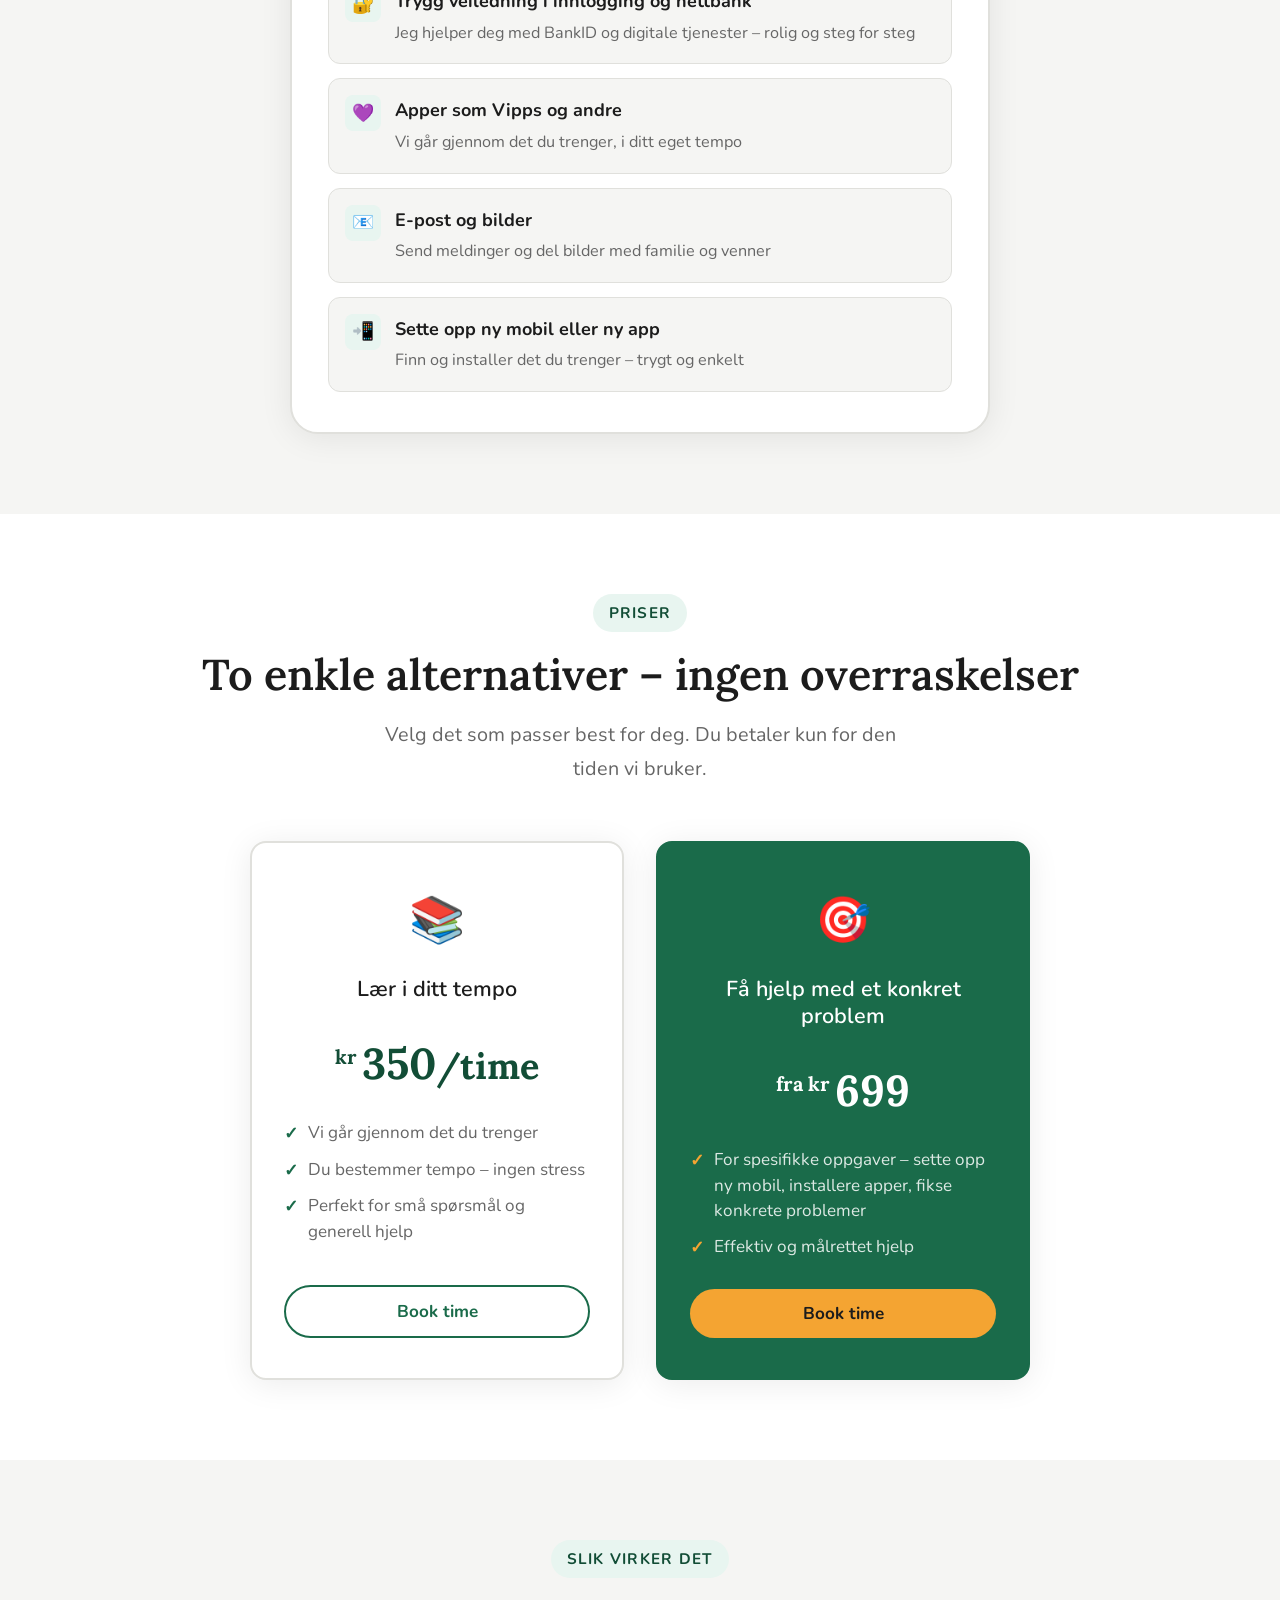
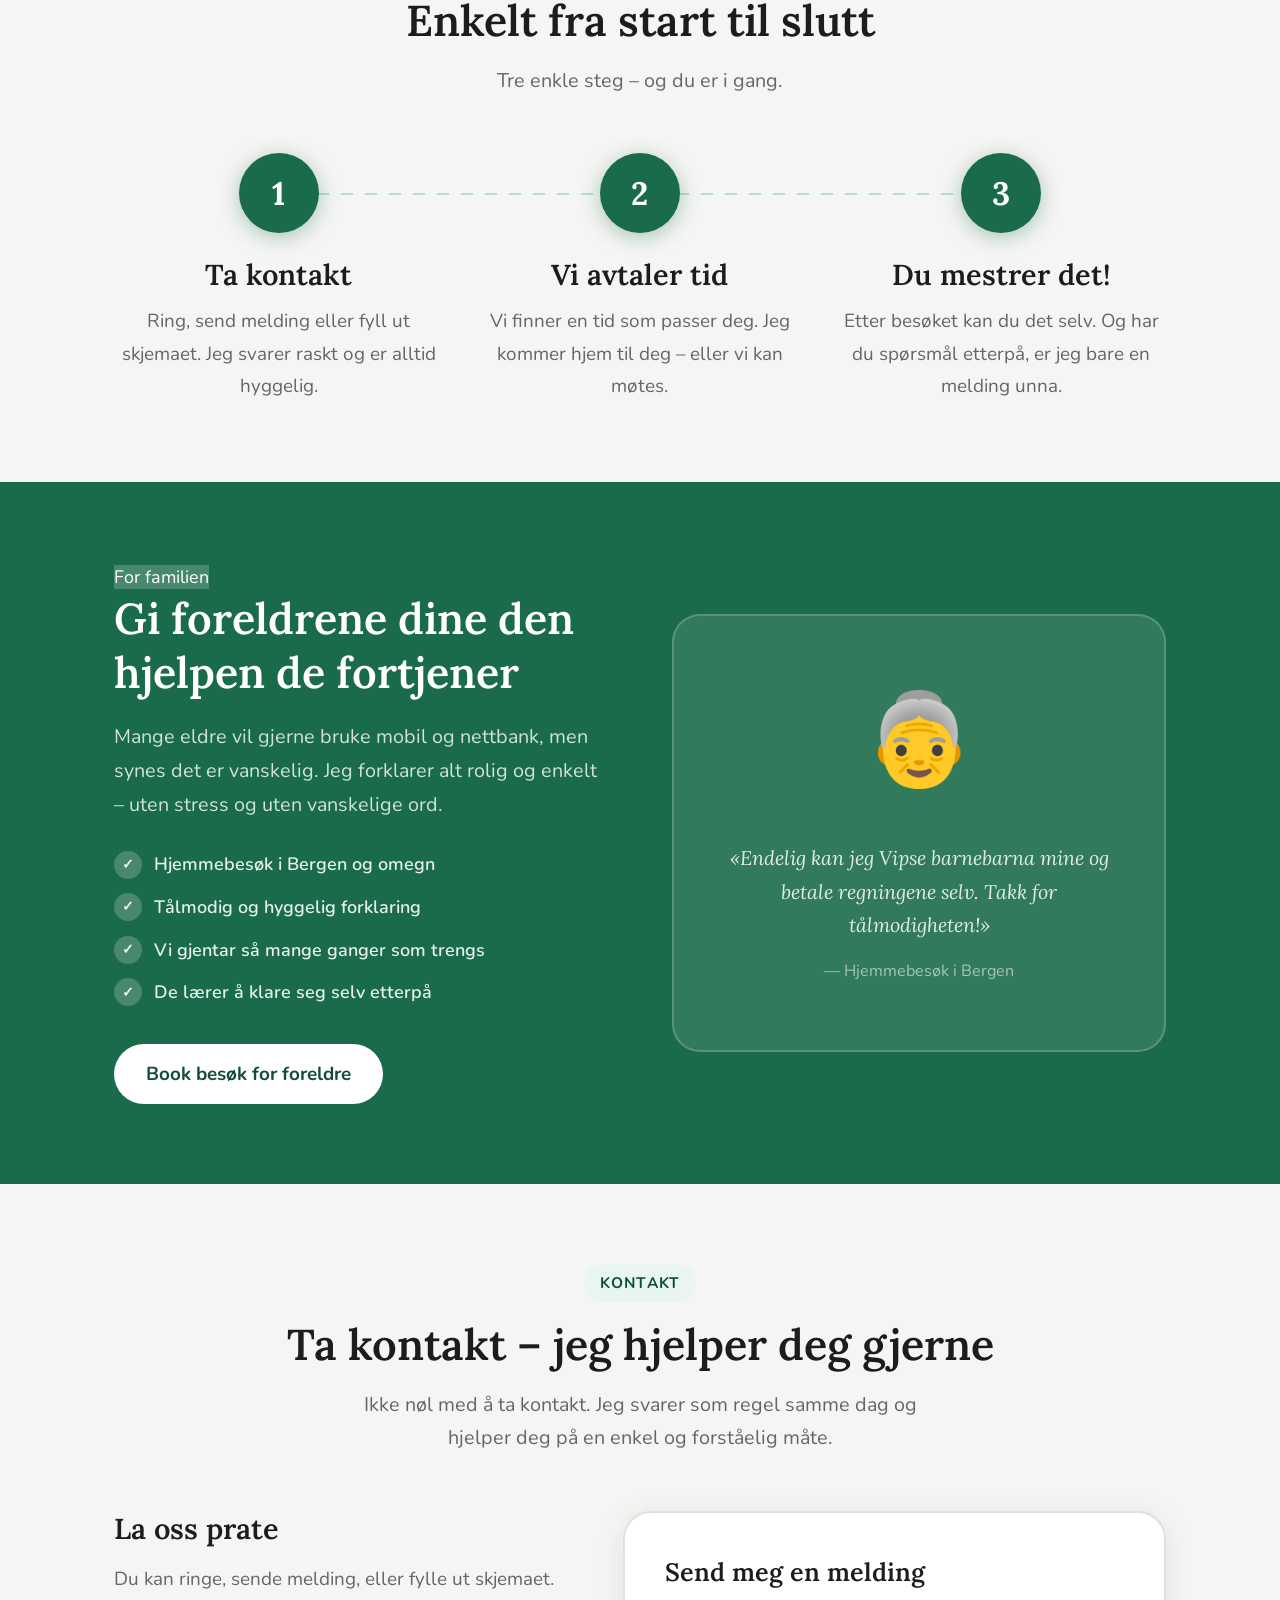
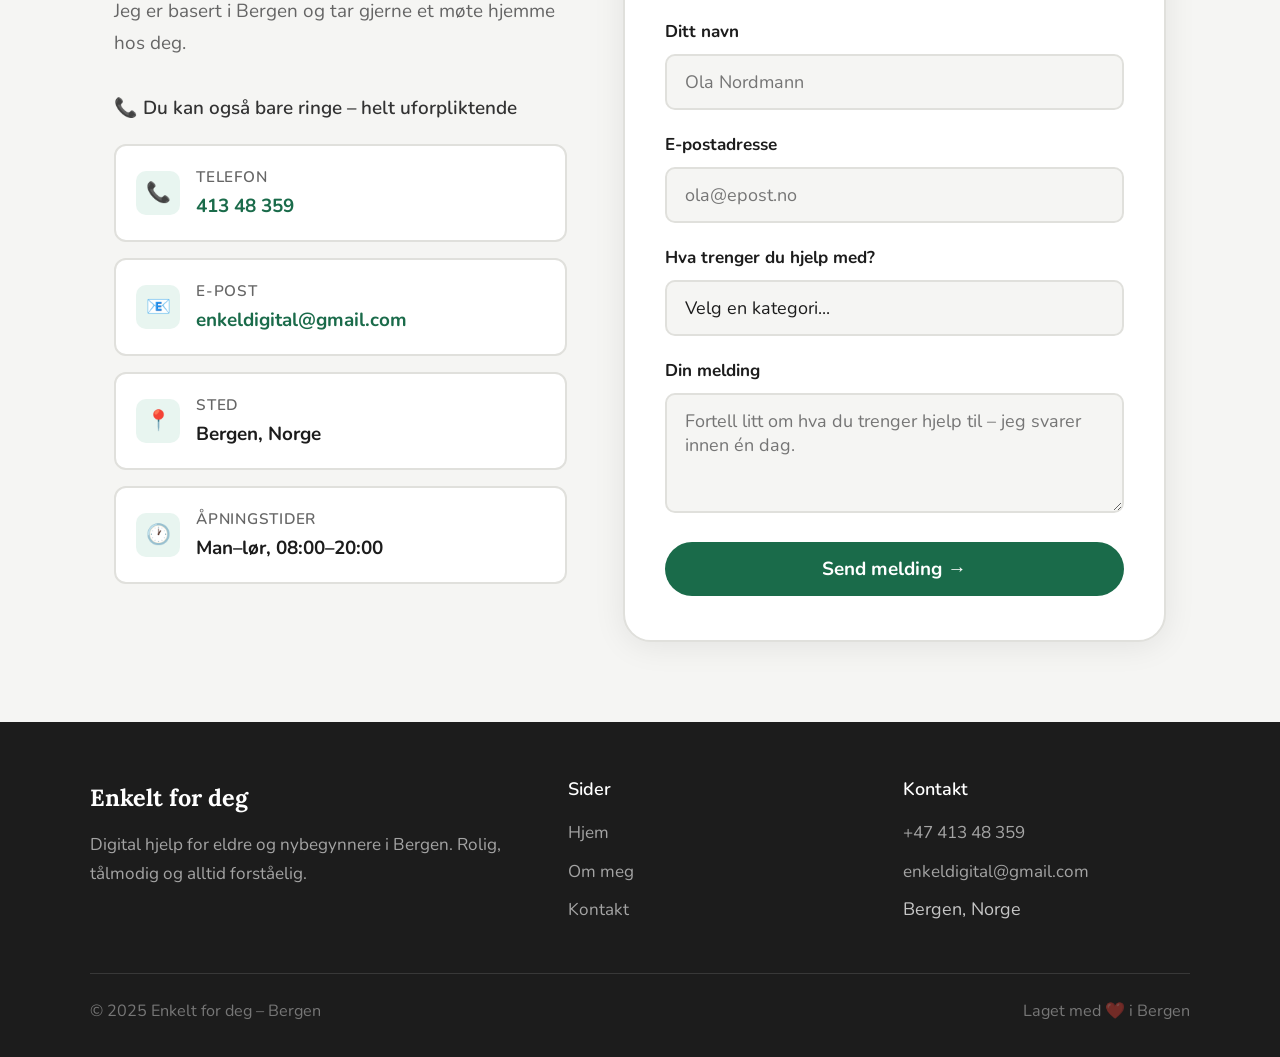
==== commit fd95439c: "changes made" ====
--- a/index.html
+++ b/index.html
@@ -3,580 +3,25 @@
   <head>
     <meta charset="UTF-8" />
     <meta name="viewport" content="width=device-width, initial-scale=1.0" />
-    <title>Enkelt for deg – Digital hjelp i Bergen</title>
-    <meta
-      name="description"
-      content="Trenger du hjelp med mobil, BankID eller apper? Enkelt for deg hjelper eldre og nybegynnere i Bergen – rolig, tålmodig og alltid forståelig."
-    />
-    <meta
-      name="keywords"
-      content="digital hjelp Bergen, hjelp med mobil eldre, BankID hjelp, apper hjelp, hjelp til eldre teknologi Bergen"
-    />
+    <title>Digital hjelp i Bergen – Hjelp med mobil og nettbank | Enkelt for deg</title>
+    <meta name="description" content="Trenger du hjelp med mobil, innlogging eller apper? Enkelt for deg hjelper eldre og nybegynnere i Bergen – rolig, tålmodig og alltid forståelig." />
+    <meta name="keywords" content="digital hjelp Bergen, hjelp med mobil eldre, innlogging hjelp, apper hjelp, hjelp til eldre teknologi Bergen" />
+    <link rel="canonical" href="https://enkeltfordeg.no/" />
     <link rel="stylesheet" href="style.css" />
-    <style>
-      /* HERO */
-      .hero {
-        background: linear-gradient(160deg, var(--blaa-lys) 0%, #ffffff 60%);
-        padding: 100px 24px 80px;
-        text-align: center;
-        position: relative;
-        overflow: hidden;
-      }
-
-      .hero::before {
-        content: "";
-        position: absolute;
-        top: -80px;
-        right: -80px;
-        width: 400px;
-        height: 400px;
-        background: radial-gradient(
-          circle,
-          var(--blaa-mid) 0%,
-          transparent 70%
-        );
-        opacity: 0.3;
-        pointer-events: none;
-      }
-
-      .hero__innhold {
-        position: relative;
-        z-index: 1;
-        max-width: 800px;
-        margin: 0 auto;
-      }
-
-      .hero__merke {
-        display: inline-flex;
-        align-items: center;
-        gap: 8px;
-        background: var(--blaa);
-        color: white;
-        font-weight: 700;
-        font-size: 0.9rem;
-        padding: 8px 20px;
-        border-radius: 999px;
-        margin-bottom: 28px;
-        letter-spacing: 0.02em;
-      }
-
-      .hero h1 {
-        font-size: clamp(2.4rem, 6vw, 4rem);
-        margin-bottom: 24px;
-        color: var(--mork);
-      }
-      .hero h1 em {
-        font-style: normal;
-        color: var(--blaa);
-      }
-
-      .hero__ingress {
-        font-size: clamp(1.05rem, 2.5vw, 1.25rem);
-        color: var(--graa);
-        max-width: 600px;
-        margin: 0 auto 40px;
-        line-height: 1.75;
-      }
-
-      .hero__knapper {
-        display: flex;
-        gap: 16px;
-        justify-content: center;
-        flex-wrap: wrap;
-      }
-
-      .hero__statistikk {
-        display: flex;
-        justify-content: center;
-        gap: 48px;
-        margin-top: 64px;
-        flex-wrap: wrap;
-      }
-
-      .hero__statistikk-element {
-        text-align: center;
-      }
-      .hero__statistikk-element strong {
-        display: block;
-        font-size: 2rem;
-        font-weight: 800;
-        color: var(--blaa-mork);
-        font-family: "Lora", serif;
-      }
-      .hero__statistikk-element span {
-        font-size: 0.9rem;
-        color: var(--graa);
-        font-weight: 600;
-      }
-
-      /* TJENESTER */
-      .tjenester {
-        background: var(--lys-graa);
-      }
-
-      .tjenester__grid {
-        display: grid;
-        grid-template-columns: 1fr 1fr;
-        gap: 32px;
-      }
-
-      .tjeneste-seksjon {
-        background: var(--hvit);
-        border-radius: var(--radius-stor);
-        border: 2px solid var(--kant);
-        padding: 40px 36px;
-        box-shadow: var(--skygge);
-      }
-
-      .tjeneste-seksjon__header {
-        display: flex;
-        align-items: center;
-        gap: 16px;
-        margin-bottom: 32px;
-      }
-
-      .tjeneste-seksjon__ikon {
-        width: 52px;
-        height: 52px;
-        border-radius: 14px;
-        display: flex;
-        align-items: center;
-        justify-content: center;
-        font-size: 24px;
-        flex-shrink: 0;
-      }
-
-      .privat .tjeneste-seksjon__ikon {
-        background: var(--blaa-lys);
-      }
-      .bedrift .tjeneste-seksjon__ikon {
-        background: var(--accent-lys);
-      }
-
-      .tjeneste-seksjon__header h3 {
-        font-size: 1.4rem;
-        margin-bottom: 4px;
-      }
-      .tjeneste-seksjon__header p {
-        color: var(--graa);
-        font-size: 0.9rem;
-        margin: 0;
-      }
-
-      .tjeneste-liste {
-        list-style: none;
-        display: flex;
-        flex-direction: column;
-        gap: 14px;
-      }
-
-      .tjeneste-liste li {
-        display: flex;
-        align-items: flex-start;
-        gap: 14px;
-        padding: 16px;
-        background: var(--lys-graa);
-        border-radius: 12px;
-        border: 1.5px solid var(--kant);
-      }
-
-      .tjeneste-liste__ikon {
-        width: 36px;
-        height: 36px;
-        background: var(--blaa-lys);
-        border-radius: 8px;
-        display: flex;
-        align-items: center;
-        justify-content: center;
-        font-size: 18px;
-        flex-shrink: 0;
-      }
-
-      .bedrift .tjeneste-liste__ikon {
-        background: var(--accent-lys);
-      }
-
-      .tjeneste-liste strong {
-        display: block;
-        font-weight: 700;
-        color: var(--mork);
-        font-size: 1rem;
-      }
-      .tjeneste-liste span {
-        font-size: 0.9rem;
-        color: var(--graa);
-      }
-
-      /* PRISER */
-      .priser__grid {
-        display: grid;
-        grid-template-columns: repeat(3, 1fr);
-        gap: 24px;
-        max-width: 900px;
-        margin: 0 auto;
-      }
-
-      .pris-kort {
-        background: var(--hvit);
-        border: 2px solid var(--kant);
-        border-radius: var(--radius);
-        padding: 32px 24px;
-        text-align: center;
-        box-shadow: var(--skygge);
-        transition: all 0.25s;
-        display: flex;
-        flex-direction: column;
-      }
-
-      .pris-kort:hover {
-        border-color: var(--blaa);
-        transform: translateY(-4px);
-        box-shadow: var(--skygge-hover);
-      }
-
-      .pris-kort--populaer {
-        border-color: var(--blaa);
-        background: var(--blaa);
-        color: white;
-      }
-
-      .populaer-merke {
-        display: inline-block;
-        background: var(--accent);
-        color: var(--mork);
-        font-size: 0.75rem;
-        font-weight: 800;
-        padding: 4px 12px;
-        border-radius: 999px;
-        margin-bottom: 20px;
-        letter-spacing: 0.04em;
-        text-transform: uppercase;
-      }
-
-      .pris-kort__ikon {
-        font-size: 2.2rem;
-        margin-bottom: 16px;
-      }
-      .pris-kort h3 {
-        font-size: 1.05rem;
-        margin-bottom: 8px;
-        font-family: "Nunito", sans-serif;
-      }
-      .pris-kort--populaer h3,
-      .pris-kort--populaer .pris-kort__beskriv,
-      .pris-kort--populaer .pris-beloep {
-        color: white;
-      }
-
-      .pris-beloep {
-        font-family: "Lora", serif;
-        font-size: 2rem;
-        font-weight: 700;
-        color: var(--blaa-mork);
-        margin: 16px 0 8px;
-      }
-      .pris-beloep sup {
-        font-size: 1rem;
-      }
-
-      .pris-kort__beskriv {
-        color: var(--graa);
-        font-size: 0.9rem;
-        margin-bottom: 24px;
-        flex-grow: 1;
-      }
-
-      /* SLIK VIRKER DET */
-      .steg-grid {
-        display: grid;
-        grid-template-columns: repeat(3, 1fr);
-        gap: 32px;
-        position: relative;
-      }
-
-      .steg-grid::before {
-        content: "";
-        position: absolute;
-        top: 40px;
-        left: calc(16.67% + 28px);
-        right: calc(16.67% + 28px);
-        height: 2px;
-        background: repeating-linear-gradient(
-          90deg,
-          var(--blaa-mid) 0,
-          var(--blaa-mid) 12px,
-          transparent 12px,
-          transparent 24px
-        );
-      }
-
-      .steg-kort {
-        text-align: center;
-      }
-
-      .steg-nummer {
-        width: 80px;
-        height: 80px;
-        border-radius: 50%;
-        background: var(--blaa);
-        color: white;
-        font-family: "Lora", serif;
-        font-size: 1.8rem;
-        font-weight: 700;
-        display: flex;
-        align-items: center;
-        justify-content: center;
-        margin: 0 auto 24px;
-        box-shadow: 0 4px 20px rgba(26, 107, 74, 0.35);
-      }
-
-      .steg-kort h3 {
-        margin-bottom: 12px;
-      }
-      .steg-kort p {
-        color: var(--graa);
-      }
-
-      /* FAMILIE */
-      .familie {
-        background: var(--blaa);
-        color: white;
-      }
-
-      .familie__grid {
-        display: grid;
-        grid-template-columns: 1fr 1fr;
-        gap: 64px;
-        align-items: center;
-      }
-
-      .familie h2 {
-        color: white;
-        margin-bottom: 20px;
-      }
-      .familie p {
-        color: rgba(255, 255, 255, 0.8);
-        font-size: 1.1rem;
-        margin-bottom: 16px;
-      }
-
-      .familie__liste {
-        list-style: none;
-        display: flex;
-        flex-direction: column;
-        gap: 12px;
-        margin: 28px 0 36px;
-      }
-
-      .familie__liste li {
-        display: flex;
-        align-items: center;
-        gap: 12px;
-        color: rgba(255, 255, 255, 0.9);
-        font-weight: 600;
-      }
-
-      .familie__liste li::before {
-        content: "✓";
-        width: 28px;
-        height: 28px;
-        background: rgba(255, 255, 255, 0.2);
-        border-radius: 50%;
-        display: flex;
-        align-items: center;
-        justify-content: center;
-        font-size: 14px;
-        flex-shrink: 0;
-      }
-
-      .familie__visuell {
-        background: rgba(255, 255, 255, 0.1);
-        border-radius: var(--radius-stor);
-        padding: 48px 40px;
-        border: 2px solid rgba(255, 255, 255, 0.2);
-        text-align: center;
-      }
-
-      .familie__visuell .stor-ikon {
-        font-size: 5rem;
-        margin-bottom: 24px;
-        display: block;
-      }
-      .familie__visuell p {
-        font-size: 1.1rem;
-        color: rgba(255, 255, 255, 0.85);
-        font-style: italic;
-        font-family: "Lora", serif;
-      }
-
-      /* KONTAKT */
-      .kontakt {
-        background: var(--lys-graa);
-      }
-
-      .kontakt__grid {
-        display: grid;
-        grid-template-columns: 1fr 1.2fr;
-        gap: 56px;
-        align-items: start;
-      }
-
-      .kontakt__info h2 {
-        margin-bottom: 20px;
-      }
-      .kontakt__info p {
-        color: var(--graa);
-        margin-bottom: 32px;
-      }
-
-      .kontakt__detaljer {
-        display: flex;
-        flex-direction: column;
-        gap: 16px;
-      }
-
-      .kontakt__detalj {
-        display: flex;
-        align-items: center;
-        gap: 16px;
-        padding: 18px 20px;
-        background: var(--hvit);
-        border-radius: 12px;
-        border: 2px solid var(--kant);
-      }
-
-      .kontakt__detalj-ikon {
-        width: 44px;
-        height: 44px;
-        background: var(--blaa-lys);
-        border-radius: 10px;
-        display: flex;
-        align-items: center;
-        justify-content: center;
-        font-size: 20px;
-        flex-shrink: 0;
-      }
-
-      .kontakt__detalj strong {
-        display: block;
-        font-size: 0.85rem;
-        color: var(--graa);
-        font-weight: 600;
-        text-transform: uppercase;
-        letter-spacing: 0.05em;
-      }
-      .kontakt__detalj span {
-        font-size: 1.05rem;
-        font-weight: 700;
-        color: var(--mork);
-      }
-
-      .kontakt__skjema-boks {
-        background: var(--hvit);
-        border: 2px solid var(--kant);
-        border-radius: var(--radius-stor);
-        padding: 44px 40px;
-        box-shadow: var(--skygge);
-      }
-
-      .kontakt__skjema-boks h3 {
-        margin-bottom: 28px;
-        font-size: 1.4rem;
-      }
-
-      .skjema-gruppe {
-        margin-bottom: 20px;
-      }
-
-      .skjema-gruppe label {
-        display: block;
-        font-weight: 700;
-        font-size: 0.95rem;
-        color: var(--mork);
-        margin-bottom: 8px;
-      }
-
-      .skjema-gruppe input,
-      .skjema-gruppe textarea,
-      .skjema-gruppe select {
-        width: 100%;
-        padding: 14px 18px;
-        font-family: "Nunito", sans-serif;
-        font-size: 1rem;
-        color: var(--mork);
-        background: var(--lys-graa);
-        border: 2px solid var(--kant);
-        border-radius: 10px;
-        transition:
-          border-color 0.2s,
-          background 0.2s;
-        outline: none;
-        -webkit-appearance: none;
-      }
-
-      .skjema-gruppe input:focus,
-      .skjema-gruppe textarea:focus,
-      .skjema-gruppe select:focus {
-        border-color: var(--blaa);
-        background: var(--hvit);
-      }
-
-      .skjema-gruppe textarea {
-        resize: vertical;
-        min-height: 120px;
-      }
-
-      @media (max-width: 900px) {
-        .tjenester__grid {
-          grid-template-columns: 1fr;
-        }
-        .priser__grid {
-          grid-template-columns: 1fr 1fr;
-        }
-        .familie__grid {
-          grid-template-columns: 1fr;
-          gap: 40px;
-        }
-        .kontakt__grid {
-          grid-template-columns: 1fr;
-        }
-      }
-
-      @media (max-width: 768px) {
-        .priser__grid {
-          grid-template-columns: 1fr;
-          max-width: 400px;
-          margin: 0 auto;
-        }
-        .steg-grid {
-          grid-template-columns: 1fr;
-        }
-        .steg-grid::before {
-          display: none;
-        }
-        .hero__statistikk {
-          gap: 28px;
-        }
-      }
-    </style>
   </head>
   <body>
+
     <nav class="nav" role="navigation" aria-label="Hovedmeny">
       <div class="nav__inner">
         <a href="index.html" class="nav__logo">
-          <span aria-hidden="true">E</span>
-          Enkelt for deg
+          <img src="logo.png" alt="Enkelt for deg logo" />
         </a>
         <ul class="nav__lenker">
           <li><a href="index.html">Hjem</a></li>
           <li><a href="about.html">Om meg</a></li>
           <li><a href="#kontakt" class="nav__kontakt-btn">Ta kontakt</a></li>
         </ul>
-        <button
-          class="nav__hamburger"
-          aria-label="Åpne meny"
-          aria-expanded="false"
-        >
+        <button class="nav__hamburger" aria-label="Åpne meny" aria-expanded="false">
           <span></span><span></span><span></span>
         </button>
       </div>
@@ -590,6 +35,8 @@
     </nav>
 
     <main>
+
+      <!-- HERO -->
       <section class="hero" aria-labelledby="hero-tittel">
         <div class="hero__innhold">
           <div class="hero__merke">📍 Bergen, Norge</div>
@@ -597,30 +44,23 @@
             Digital hjelp som er<br /><em>enkelt for deg</em>
           </h1>
           <p class="hero__ingress">
-            Få hjelp med mobilen, BankID og apper – hjemme hos deg i Bergen. Jeg
-            forklarer rolig, steg for steg, helt til du forstår det.
+            Trenger du hjelp med mobilen, innlogging eller apper?
+            Jeg hjelper deg hjemme hos deg i Bergen – rolig og tålmodig, steg for steg.
           </p>
           <div class="hero__knapper">
             <a href="#kontakt" class="btn btn--primer">Ta kontakt i dag</a>
             <a href="about.html" class="btn btn--sekundar">Les om meg</a>
           </div>
-
           <div class="hero__statistikk">
-            <div
-              class="hero__statistikk-element fade-inn fade-inn-forsinkelse-1"
-            >
+            <div class="hero__statistikk-element fade-inn fade-inn-forsinkelse-1">
               <strong>Bergen</strong>
               <span>Lokal hjelp</span>
             </div>
-            <div
-              class="hero__statistikk-element fade-inn fade-inn-forsinkelse-2"
-            >
-              <strong>699 kr</strong>
-              <span>Fra kun</span>
-            </div>
-            <div
-              class="hero__statistikk-element fade-inn fade-inn-forsinkelse-3"
-            >
+            <div class="hero__statistikk-element fade-inn fade-inn-forsinkelse-2">
+              <strong>fra 350 kr</strong>
+              <span>Per time</span>
+            </div>
+            <div class="hero__statistikk-element fade-inn fade-inn-forsinkelse-3">
               <strong>100%</strong>
               <span>Enkelt forklart</span>
             </div>
@@ -628,28 +68,22 @@
         </div>
       </section>
 
-      <section
-        class="tjenester"
-        id="tjenester"
-        aria-labelledby="tjenester-tittel"
-      >
+      <!-- TRYGGHET-BANNER -->
+      <div class="trygghet-banner">
+        <p>🔒 Du betaler kun for tiden vi bruker – ingen skjulte kostnader.</p>
+      </div>
+
+      <!-- TJENESTER -->
+      <section class="tjenester" id="tjenester" aria-labelledby="tjenester-tittel">
         <div class="container">
           <div class="seksjon-tittel fade-inn">
             <span class="merkelapp">Hva jeg hjelper med</span>
             <h2 id="tjenester-tittel">Hjelp til deg som vil mestre mobilen</h2>
-            <p>
-              Enten du er pensjonist, nybegynner eller bare trenger litt ekstra
-              hjelp – jeg tar deg gjennom det i ditt eget tempo.
-            </p>
-          </div>
-
-          <div
-            class="tjenester__grid"
-            style="grid-template-columns: 1fr; max-width: 700px; margin: 0 auto"
-          >
-            <div
-              class="tjeneste-seksjon privat fade-inn fade-inn-forsinkelse-1"
-            >
+            <p>Enten du er pensjonist, nybegynner eller bare trenger litt ekstra hjelp – jeg tar deg gjennom det i ditt eget tempo.</p>
+          </div>
+
+          <div class="tjenester__grid--smal">
+            <div class="tjeneste-seksjon fade-inn fade-inn-forsinkelse-1">
               <div class="tjeneste-seksjon__header">
                 <div class="tjeneste-seksjon__ikon">👴</div>
                 <div>
@@ -661,47 +95,36 @@
                 <li>
                   <div class="tjeneste-liste__ikon">📱</div>
                   <div>
-                    <strong>Hjelp med mobil</strong>
-                    <span
-                      >Lær å bruke iPhone eller Android på en enkel måte</span
-                    >
+                    <strong>Hjelp med mobil og nettbrett</strong>
+                    <span>Lær å bruke iPhone eller Android på en enkel og trygg måte</span>
                   </div>
                 </li>
                 <li>
                   <div class="tjeneste-liste__ikon">🔐</div>
                   <div>
-                    <strong>BankID og nettbank</strong>
-                    <span
-                      >Jeg hjelper deg å komme i gang og bruke det trygt</span
-                    >
+                    <strong>Trygg veiledning i innlogging og nettbank</strong>
+                    <span>Jeg hjelper deg med BankID og digitale tjenester – rolig og steg for steg</span>
                   </div>
                 </li>
                 <li>
                   <div class="tjeneste-liste__ikon">💜</div>
                   <div>
-                    <strong>Apper som Vipps og Ruter</strong>
-                    <span
-                      >Vi går gjennom det du trenger, i ditt eget tempo</span
-                    >
+                    <strong>Apper som Vipps og andre</strong>
+                    <span>Vi går gjennom det du trenger, i ditt eget tempo</span>
                   </div>
                 </li>
                 <li>
                   <div class="tjeneste-liste__ikon">📧</div>
                   <div>
                     <strong>E-post og bilder</strong>
-                    <span
-                      >Send meldinger og del bilder med familie og venner</span
-                    >
+                    <span>Send meldinger og del bilder med familie og venner</span>
                   </div>
                 </li>
                 <li>
                   <div class="tjeneste-liste__ikon">📲</div>
                   <div>
-                    <strong>Laste ned apper</strong>
-                    <span
-                      >Finn og installer appene du trenger – trygt og
-                      enkelt</span
-                    >
+                    <strong>Sette opp ny mobil eller ny app</strong>
+                    <span>Finn og installer det du trenger – trygt og enkelt</span>
                   </div>
                 </li>
               </ul>
@@ -710,68 +133,44 @@
         </div>
       </section>
 
+      <!-- PRISER -->
       <section id="priser" aria-labelledby="priser-tittel">
         <div class="container">
           <div class="seksjon-tittel fade-inn">
             <span class="merkelapp">Priser</span>
-            <h2 id="priser-tittel">Tydelige priser – ingen overraskelser</h2>
-            <p>
-              Du vet hva du betaler for, og jeg gir alltid beskjed på forhånd.
-            </p>
+            <h2 id="priser-tittel">To enkle alternativer – ingen overraskelser</h2>
+            <p>Velg det som passer best for deg. Du betaler kun for den tiden vi bruker.</p>
           </div>
 
           <div class="priser__grid">
             <div class="pris-kort fade-inn fade-inn-forsinkelse-1">
-              <div class="pris-kort__ikon">📱</div>
-              <h3>Kom i gang med mobil</h3>
-              <div class="pris-beloep"><sup>kr </sup>699</div>
-              <p class="pris-kort__beskriv">
-                Én time hjemme hos deg. Vi går rolig gjennom det du trenger –
-                helt til du føler deg trygg.
-              </p>
-              <a href="#kontakt" class="btn btn--sekundar btn--liten"
-                >Book time</a
-              >
-            </div>
-
-            <div
-              class="pris-kort pris-kort--populaer fade-inn fade-inn-forsinkelse-2"
-            >
-              <span class="populaer-merke">Mest populær</span>
+              <div class="pris-kort__ikon">📚</div>
+              <h3>Lær i ditt tempo</h3>
+              <div class="pris-beloep"><sup>kr </sup>350<small>/time</small></div>
+              <ul class="pris-kort__liste">
+                <li>Vi går gjennom det du trenger</li>
+                <li>Du bestemmer tempo – ingen stress</li>
+                <li>Perfekt for små spørsmål og generell hjelp</li>
+              </ul>
+              <a href="#kontakt" class="btn btn--sekundar btn--liten">Book time</a>
+            </div>
+
+            <div class="pris-kort pris-kort--populaer fade-inn fade-inn-forsinkelse-2">
               <div class="pris-kort__ikon">🎯</div>
-              <h3>Full digital hjelp</h3>
-              <div class="pris-beloep"><sup>kr </sup>1199</div>
-              <p class="pris-kort__beskriv">
-                To timer hjemme hos deg. BankID, Vipps, e-post og apper – alt på
-                én gang.
-              </p>
-              <a href="#kontakt" class="btn btn--aksent btn--liten"
-                >Book time</a
-              >
-            </div>
-
-            <div class="pris-kort fade-inn fade-inn-forsinkelse-3">
-              <div class="pris-kort__ikon">🔄</div>
-              <h3>Fast hjelp</h3>
-              <div class="pris-beloep">
-                <sup>kr </sup>199<small style="font-size: 1rem">/mnd</small>
-              </div>
-              <p class="pris-kort__beskriv">
-                Ring eller send melding når noe er vanskelig. Alltid noen å
-                spørre.
-              </p>
-              <a href="#kontakt" class="btn btn--sekundar btn--liten"
-                >Kom i gang</a
-              >
-            </div>
-          </div>
-        </div>
-      </section>
-
-      <section
-        style="background: var(--lys-graa)"
-        aria-labelledby="steg-tittel"
-      >
+              <h3>Få hjelp med et konkret problem</h3>
+              <div class="pris-beloep"><sup>fra kr </sup>699</div>
+              <ul class="pris-kort__liste">
+                <li>For spesifikke oppgaver – sette opp ny mobil, installere apper, fikse konkrete problemer</li>
+                <li>Effektiv og målrettet hjelp</li>
+              </ul>
+              <a href="#kontakt" class="btn btn--aksent btn--liten">Book time</a>
+            </div>
+          </div>
+        </div>
+      </section>
+
+      <!-- SLIK VIRKER DET -->
+      <section class="steg-seksjon" aria-labelledby="steg-tittel">
         <div class="container">
           <div class="seksjon-tittel fade-inn">
             <span class="merkelapp">Slik virker det</span>
@@ -783,136 +182,75 @@
             <div class="steg-kort fade-inn fade-inn-forsinkelse-1">
               <div class="steg-nummer" aria-hidden="true">1</div>
               <h3>Ta kontakt</h3>
-              <p>
-                Ring, send melding eller fyll ut skjemaet. Jeg svarer raskt og
-                er alltid hyggelig.
-              </p>
+              <p>Ring, send melding eller fyll ut skjemaet. Jeg svarer raskt og er alltid hyggelig.</p>
             </div>
             <div class="steg-kort fade-inn fade-inn-forsinkelse-2">
               <div class="steg-nummer" aria-hidden="true">2</div>
               <h3>Vi avtaler tid</h3>
-              <p>
-                Vi finner en tid som passer deg. Jeg kommer hjem til deg – eller
-                vi kan møtes.
-              </p>
+              <p>Vi finner en tid som passer deg. Jeg kommer hjem til deg – eller vi kan møtes.</p>
             </div>
             <div class="steg-kort fade-inn fade-inn-forsinkelse-3">
               <div class="steg-nummer" aria-hidden="true">3</div>
               <h3>Du mestrer det!</h3>
-              <p>
-                Etter besøket kan du det selv. Og har du spørsmål etterpå, er
-                jeg bare en melding unna.
-              </p>
-            </div>
-          </div>
-        </div>
-      </section>
-
+              <p>Etter besøket kan du det selv. Og har du spørsmål etterpå, er jeg bare en melding unna.</p>
+            </div>
+          </div>
+        </div>
+      </section>
+
+      <!-- FAMILIE -->
       <section class="familie" aria-labelledby="familie-tittel">
         <div class="container">
           <div class="familie__grid">
             <div class="fade-inn">
-              <span
-                class="merkelapp"
-                style="background: rgba(255, 255, 255, 0.2); color: white"
-                >For familien</span
-              >
-              <h2 id="familie-tittel">
-                Gi foreldrene dine den hjelpen de fortjener
-              </h2>
-              <p>
-                Mange eldre vil gjerne bruke mobil og nettbank, men synes det er
-                vanskelig. Jeg forklarer alt rolig og enkelt – uten stress og
-                uten vanskelige ord.
-              </p>
+              <span class="merkelapp">For familien</span>
+              <h2 id="familie-tittel">Gi foreldrene dine den hjelpen de fortjener</h2>
+              <p>Mange eldre vil gjerne bruke mobil og nettbank, men synes det er vanskelig. Jeg forklarer alt rolig og enkelt – uten stress og uten vanskelige ord.</p>
               <ul class="familie__liste">
                 <li>Hjemmebesøk i Bergen og omegn</li>
                 <li>Tålmodig og hyggelig forklaring</li>
                 <li>Vi gjentar så mange ganger som trengs</li>
                 <li>De lærer å klare seg selv etterpå</li>
               </ul>
-              <a
-                href="#kontakt"
-                class="btn"
-                style="background: white; color: var(--blaa-mork)"
-                >Book besøk for foreldre</a
-              >
+              <a href="#kontakt" class="btn btn--kvit">Book besøk for foreldre</a>
             </div>
             <div class="familie__visuell fade-inn fade-inn-forsinkelse-2">
-              <p>
-                «Endelig kan jeg Vipse barnebarna mine og betale regningene
-                selv. Takk for tålmodigheten!»
-              </p>
-              <p
-                style="
-                  margin-top: 16px;
-                  font-size: 0.9rem;
-                  opacity: 0.7;
-                  font-style: normal;
-                "
-              >
-                — Hjemmebesøk i Bergen
-              </p>
-            </div>
-          </div>
-        </div>
-      </section>
-
+              <span class="stor-ikon">👵</span>
+              <p class="sitat">«Endelig kan jeg Vipse barnebarna mine og betale regningene selv. Takk for tålmodigheten!»</p>
+              <p class="sitat-kilde">— Hjemmebesøk i Bergen</p>
+            </div>
+          </div>
+        </div>
+      </section>
+
+      <!-- KONTAKT -->
       <section class="kontakt" id="kontakt" aria-labelledby="kontakt-tittel">
         <div class="container">
           <div class="seksjon-tittel fade-inn">
             <span class="merkelapp">Kontakt</span>
             <h2 id="kontakt-tittel">Ta kontakt – jeg hjelper deg gjerne</h2>
-            <p>
-              Ikke nøl med å ta kontakt. Jeg svarer som regel samme dag og
-              hjelper deg på en enkel og forståelig måte.
-            </p>
+            <p>Ikke nøl med å ta kontakt. Jeg svarer som regel samme dag og hjelper deg på en enkel og forståelig måte.</p>
           </div>
 
           <div class="kontakt__grid">
             <div class="fade-inn">
-              <h2 style="font-size: 1.6rem; margin-bottom: 16px">
-                La oss prate
-              </h2>
-              <p style="color: var(--graa); margin-bottom: 32px">
-                Du kan ringe, sende melding, eller fylle ut skjemaet. Jeg er
-                basert i Bergen og tar gjerne et møte hjemme hos deg.
-              </p>
-              <p style="font-weight: 600; margin-bottom: 20px">
-                📞 Du kan også bare ringe – helt uforpliktende
-              </p>
+              <h2 class="kontakt__info-tittel">La oss prate</h2>
+              <p class="kontakt__info-tekst">Du kan ringe, sende melding, eller fylle ut skjemaet. Jeg er basert i Bergen og tar gjerne et møte hjemme hos deg.</p>
+              <p class="kontakt__ring-tips">📞 Du kan også bare ringe – helt uforpliktende</p>
 
               <div class="kontakt__detaljer">
                 <div class="kontakt__detalj">
                   <div class="kontakt__detalj-ikon">📞</div>
                   <div>
                     <strong>Telefon</strong>
-                    <a
-                      href="tel:+4741348359"
-                      style="
-                        font-size: 1.05rem;
-                        font-weight: 700;
-                        color: var(--blaa);
-                        text-decoration: none;
-                      "
-                      >413 48 359</a
-                    >
+                    <a href="tel:+4741348359">413 48 359</a>
                   </div>
                 </div>
                 <div class="kontakt__detalj">
                   <div class="kontakt__detalj-ikon">📧</div>
                   <div>
                     <strong>E-post</strong>
-                    <a
-                      href="mailto:enkeldigital@gmail.com"
-                      style="
-                        font-size: 1.05rem;
-                        font-weight: 700;
-                        color: var(--blaa);
-                        text-decoration: none;
-                      "
-                      >enkeldigital@gmail.com</a
-                    >
+                    <a href="mailto:enkeldigital@gmail.com">enkeldigital@gmail.com</a>
                   </div>
                 </div>
                 <div class="kontakt__detalj">
@@ -934,71 +272,38 @@
 
             <div class="kontakt__skjema-boks fade-inn fade-inn-forsinkelse-2">
               <h3>Send meg en melding</h3>
-              <form
-                action="https://formspree.io/f/xaqaeyla"
-                method="POST"
-                class="kontakt__skjema"
-              >
-                <input
-                  type="hidden"
-                  name="_subject"
-                  value="Ny melding fra enkeltfordeg.no"
-                />
+              <form action="https://formspree.io/f/xaqaeyla" method="POST" class="kontakt__skjema">
+                <input type="hidden" name="_subject" value="Ny melding fra enkeltfordeg.no" />
                 <div class="skjema-gruppe">
                   <label for="navn">Ditt navn</label>
-                  <input
-                    type="text"
-                    id="navn"
-                    name="navn"
-                    placeholder="Ola Nordmann"
-                    autocomplete="name"
-                    required
-                  />
+                  <input type="text" id="navn" name="navn" placeholder="Ola Nordmann" autocomplete="name" required />
                 </div>
                 <div class="skjema-gruppe">
                   <label for="epost">E-postadresse</label>
-                  <input
-                    type="email"
-                    id="epost"
-                    name="email"
-                    placeholder="ola@epost.no"
-                    autocomplete="email"
-                    required
-                  />
+                  <input type="email" id="epost" name="email" placeholder="ola@epost.no" autocomplete="email" required />
                 </div>
                 <div class="skjema-gruppe">
                   <label for="hva">Hva trenger du hjelp med?</label>
                   <select id="hva" name="hva">
                     <option value="">Velg en kategori...</option>
-                    <option>Hjelp med mobil</option>
-                    <option>BankID / nettbank</option>
-                    <option>Apper (Vipps, Ruter osv.)</option>
-                    <option>Laste ned apper</option>
-                    <option>E-post og bilder</option>
+                    <option>Hjelp med mobil eller nettbrett</option>
+                    <option>Innlogging og nettbank</option>
+                    <option>Apper (Vipps, e-post osv.)</option>
+                    <option>Sette opp ny mobil</option>
                     <option>Annet</option>
                   </select>
                 </div>
                 <div class="skjema-gruppe">
                   <label for="melding">Din melding</label>
-                  <textarea
-                    id="melding"
-                    name="melding"
-                    placeholder="Fortell litt om hva du trenger hjelp til – jeg svarer innen én dag."
-                    required
-                  ></textarea>
-                </div>
-                <button
-                  type="submit"
-                  class="btn btn--primer"
-                  style="width: 100%"
-                >
-                  Send melding →
-                </button>
+                  <textarea id="melding" name="melding" placeholder="Fortell litt om hva du trenger hjelp til – jeg svarer innen én dag." required></textarea>
+                </div>
+                <button type="submit" class="btn btn--primer btn--full-bredde">Send melding →</button>
               </form>
             </div>
           </div>
         </div>
       </section>
+
     </main>
 
     <footer>
@@ -1006,10 +311,7 @@
         <div class="footer__topp">
           <div>
             <div class="footer__logo">Enkelt for deg</div>
-            <p>
-              Digital hjelp for eldre og nybegynnere i Bergen. Rolig, tålmodig
-              og alltid forståelig.
-            </p>
+            <p>Digital hjelp for eldre og nybegynnere i Bergen. Rolig, tålmodig og alltid forståelig.</p>
           </div>
           <div class="footer__kolonne">
             <h4>Sider</h4>
@@ -1022,12 +324,8 @@
           <div class="footer__kolonne">
             <h4>Kontakt</h4>
             <ul>
-              <li><a href="tel:+4741348359">+47 41348359</a></li>
-              <li>
-                <a href="mailto:enkeldigital@gmail.com"
-                  >enkeldigital@gmail.com
-                </a>
-              </li>
+              <li><a href="tel:+4741348359">+47 413 48 359</a></li>
+              <li><a href="mailto:enkeldigital@gmail.com">enkeldigital@gmail.com</a></li>
               <li><span>Bergen, Norge</span></li>
             </ul>
           </div>
--- a/style.css
+++ b/style.css
@@ -1,16 +1,17 @@
 /* ============================================
    ENKELT FOR DEG – Felles stilark
+   All styling samlet her – ingen inline stiler i HTML
    ============================================ */
 
 @import url('https://fonts.googleapis.com/css2?family=Lora:ital,wght@0,400;0,600;0,700;1,400&family=Nunito:wght@400;500;600;700;800&display=swap');
 
 /* ── VARIABLER ── */
 :root {
-  --blaa: #1A6B4A;        /* Primærfarge: trygg norsk skoggrønn */
+  --blaa: #1A6B4A;
   --blaa-lys: #E8F5F0;
   --blaa-mid: #B8DDD0;
   --blaa-mork: #124D36;
-  --accent: #F4A432;      /* Varm gul-oransje aksent */
+  --accent: #F4A432;
   --accent-lys: #FEF4E3;
   --mork: #1C1C1C;
   --tekst: #333333;
@@ -26,9 +27,7 @@
 
 /* ── RESET OG BASE ── */
 *, *::before, *::after { box-sizing: border-box; margin: 0; padding: 0; }
-
 html { scroll-behavior: smooth; font-size: 18px; }
-
 body {
   font-family: 'Nunito', sans-serif;
   background: var(--hvit);
@@ -36,345 +35,361 @@
   line-height: 1.7;
   -webkit-font-smoothing: antialiased;
 }
-
 img { max-width: 100%; display: block; }
 a { color: inherit; text-decoration: none; }
 
 /* ── TYPOGRAFI ── */
-h1, h2, h3, h4 {
-  font-family: 'Lora', Georgia, serif;
-  line-height: 1.25;
-  color: var(--mork);
-}
-
+h1, h2, h3, h4 { font-family: 'Lora', Georgia, serif; line-height: 1.25; color: var(--mork); }
 h1 { font-size: clamp(2rem, 5vw, 3.2rem); font-weight: 700; }
 h2 { font-size: clamp(1.6rem, 3.5vw, 2.4rem); font-weight: 600; }
 h3 { font-size: clamp(1.2rem, 2.5vw, 1.6rem); font-weight: 600; }
 h4 { font-size: 1.1rem; font-weight: 600; }
-
 p { margin-bottom: 1rem; color: var(--tekst); font-size: 1.05rem; }
 p:last-child { margin-bottom: 0; }
 
 /* ── LAYOUT ── */
-.container {
-  max-width: 1100px;
-  margin: 0 auto;
-  padding: 0 24px;
-}
-
-.container--smal {
-  max-width: 760px;
-  margin: 0 auto;
-  padding: 0 24px;
-}
-
+.container { max-width: 1100px; margin: 0 auto; padding: 0 24px; }
+.container--smal { max-width: 760px; margin: 0 auto; padding: 0 24px; }
 section { padding: 80px 0; }
 
 /* ── NAVIGASJON ── */
 .nav {
-  position: sticky;
-  top: 0;
-  z-index: 100;
+  position: sticky; top: 0; z-index: 100;
   background: rgba(255,255,255,0.96);
   backdrop-filter: blur(8px);
   border-bottom: 2px solid var(--kant);
   padding: 0 24px;
 }
-
 .nav__inner {
-  max-width: 1100px;
-  margin: 0 auto;
-  display: flex;
-  align-items: center;
-  justify-content: space-between;
-  height: 72px;
-}
-
-.nav__logo {
-  font-family: 'Lora', serif;
-  font-weight: 700;
-  font-size: 1.4rem;
-  color: var(--blaa-mork);
-  display: flex;
-  align-items: center;
-  gap: 10px;
-}
-
-.nav__logo span {
-  display: inline-block;
-  width: 36px;
-  height: 36px;
-  background: var(--blaa);
-  border-radius: 10px;
-  display: flex;
-  align-items: center;
-  justify-content: center;
-  color: white;
-  font-size: 18px;
-  font-family: 'Nunito', sans-serif;
-}
-
-.nav__lenker {
-  display: flex;
-  align-items: center;
-  gap: 8px;
-  list-style: none;
-}
-
+  max-width: 1100px; margin: 0 auto;
+  display: flex; align-items: center; justify-content: space-between;
+  height: 80px;
+}
+.nav__logo { display: flex; align-items: center; gap: 10px; }
+.nav__logo img { height: 64px; width: auto; }
+.nav__lenker { display: flex; align-items: center; gap: 8px; list-style: none; }
 .nav__lenker a {
-  font-weight: 600;
-  font-size: 1rem;
-  color: var(--tekst);
-  padding: 8px 16px;
-  border-radius: 8px;
+  font-weight: 600; font-size: 1rem; color: var(--tekst);
+  padding: 8px 16px; border-radius: 8px;
   transition: background 0.2s, color 0.2s;
 }
-
-.nav__lenker a:hover,
-.nav__lenker a.aktiv {
-  background: var(--blaa-lys);
-  color: var(--blaa-mork);
-}
-
+.nav__lenker a:hover, .nav__lenker a.aktiv { background: var(--blaa-lys); color: var(--blaa-mork); }
 .nav__lenker .nav__kontakt-btn {
-  background: var(--blaa);
-  color: white;
-  padding: 10px 22px;
-  border-radius: 999px;
+  background: var(--blaa); color: white;
+  padding: 10px 22px; border-radius: 999px;
   transition: background 0.2s, transform 0.15s;
 }
-
-.nav__lenker .nav__kontakt-btn:hover {
-  background: var(--blaa-mork);
-  transform: translateY(-1px);
-}
-
-/* Hamburger */
-.nav__hamburger {
-  display: none;
-  flex-direction: column;
-  gap: 5px;
-  cursor: pointer;
-  padding: 8px;
-  border: none;
-  background: none;
-}
-
-.nav__hamburger span {
-  display: block;
-  width: 26px;
-  height: 3px;
-  background: var(--mork);
-  border-radius: 3px;
-  transition: all 0.3s;
-}
-
+.nav__lenker .nav__kontakt-btn:hover { background: var(--blaa-mork); transform: translateY(-1px); }
+
+.nav__hamburger { display: none; flex-direction: column; gap: 5px; cursor: pointer; padding: 8px; border: none; background: none; }
+.nav__hamburger span { display: block; width: 26px; height: 3px; background: var(--mork); border-radius: 3px; transition: all 0.3s; }
 .nav__hamburger.aapen span:nth-child(1) { transform: rotate(45deg) translate(5px, 6px); }
 .nav__hamburger.aapen span:nth-child(2) { opacity: 0; }
 .nav__hamburger.aapen span:nth-child(3) { transform: rotate(-45deg) translate(5px, -6px); }
 
-/* Mobilmeny */
-.nav__mobil {
-  display: none;
-  background: var(--hvit);
-  border-top: 1px solid var(--kant);
-  padding: 16px 24px 24px;
-}
-
+.nav__mobil { display: none; background: var(--hvit); border-top: 1px solid var(--kant); padding: 16px 24px 24px; }
 .nav__mobil.aktiv { display: block; }
-
-.nav__mobil ul {
-  list-style: none;
-  display: flex;
-  flex-direction: column;
-  gap: 4px;
-}
-
-.nav__mobil a {
-  display: block;
-  font-weight: 600;
-  font-size: 1.1rem;
-  color: var(--tekst);
-  padding: 12px 16px;
-  border-radius: 10px;
-  transition: background 0.2s;
-}
-
+.nav__mobil ul { list-style: none; display: flex; flex-direction: column; gap: 4px; }
+.nav__mobil a { display: block; font-weight: 600; font-size: 1.1rem; color: var(--tekst); padding: 12px 16px; border-radius: 10px; transition: background 0.2s; }
 .nav__mobil a:hover { background: var(--blaa-lys); color: var(--blaa-mork); }
 
 /* ── KNAPPER ── */
 .btn {
-  display: inline-block;
-  font-family: 'Nunito', sans-serif;
-  font-weight: 700;
-  font-size: 1.05rem;
-  padding: 14px 32px;
-  border-radius: 999px;
-  border: none;
-  cursor: pointer;
+  display: inline-block; font-family: 'Nunito', sans-serif; font-weight: 700;
+  font-size: 1.05rem; padding: 14px 32px; border-radius: 999px;
+  border: none; cursor: pointer;
   transition: transform 0.2s, box-shadow 0.2s, background 0.2s;
   text-align: center;
 }
-
 .btn:hover { transform: translateY(-2px); box-shadow: 0 6px 24px rgba(0,0,0,0.15); }
 .btn:active { transform: translateY(0); }
-
-.btn--primer {
-  background: var(--blaa);
-  color: white;
-}
+.btn--primer { background: var(--blaa); color: white; }
 .btn--primer:hover { background: var(--blaa-mork); }
-
-.btn--sekundar {
-  background: transparent;
-  color: var(--blaa);
-  border: 2.5px solid var(--blaa);
-}
+.btn--sekundar { background: transparent; color: var(--blaa); border: 2.5px solid var(--blaa); }
 .btn--sekundar:hover { background: var(--blaa-lys); }
-
-.btn--aksent {
-  background: var(--accent);
-  color: var(--mork);
-}
+.btn--aksent { background: var(--accent); color: var(--mork); }
 .btn--aksent:hover { background: #e09520; }
-
-.btn--liten {
-  padding: 10px 22px;
-  font-size: 0.95rem;
-}
+.btn--liten { padding: 10px 22px; font-size: 0.95rem; }
+.btn--kvit { background: white; color: var(--blaa-mork); }
+.btn--kvit:hover { background: var(--blaa-lys); }
+.btn--kvit-ramme { border: 2.5px solid rgba(255,255,255,0.5); color: white; background: transparent; }
+.btn--full-bredde { width: 100%; }
 
 /* ── SEKSJONSOVERSKRIFT ── */
-.seksjon-tittel {
-  text-align: center;
-  margin-bottom: 56px;
-}
-
+.seksjon-tittel { text-align: center; margin-bottom: 56px; }
 .seksjon-tittel .merkelapp {
-  display: inline-block;
-  background: var(--blaa-lys);
-  color: var(--blaa-mork);
-  font-weight: 700;
-  font-size: 0.85rem;
-  letter-spacing: 0.08em;
-  text-transform: uppercase;
-  padding: 6px 16px;
-  border-radius: 999px;
-  margin-bottom: 16px;
-}
-
+  display: inline-block; background: var(--blaa-lys); color: var(--blaa-mork);
+  font-weight: 700; font-size: 0.85rem; letter-spacing: 0.08em;
+  text-transform: uppercase; padding: 6px 16px; border-radius: 999px; margin-bottom: 16px;
+}
 .seksjon-tittel h2 { margin-bottom: 16px; }
 .seksjon-tittel p { color: var(--graa); max-width: 560px; margin: 0 auto; font-size: 1.1rem; }
 
 /* ── KORT ── */
 .kort {
-  background: var(--hvit);
-  border: 2px solid var(--kant);
-  border-radius: var(--radius);
-  padding: 36px 32px;
-  box-shadow: var(--skygge);
+  background: var(--hvit); border: 2px solid var(--kant); border-radius: var(--radius);
+  padding: 36px 32px; box-shadow: var(--skygge);
   transition: box-shadow 0.25s, transform 0.25s, border-color 0.25s;
 }
-
-.kort:hover {
-  box-shadow: var(--skygge-hover);
-  transform: translateY(-4px);
-  border-color: var(--blaa-mid);
-}
-
+.kort:hover { box-shadow: var(--skygge-hover); transform: translateY(-4px); border-color: var(--blaa-mid); }
 .kort__ikon {
-  width: 56px;
-  height: 56px;
-  background: var(--blaa-lys);
-  border-radius: 14px;
-  display: flex;
-  align-items: center;
-  justify-content: center;
-  font-size: 26px;
-  margin-bottom: 20px;
+  width: 56px; height: 56px; background: var(--blaa-lys); border-radius: 14px;
+  display: flex; align-items: center; justify-content: center; font-size: 26px; margin-bottom: 20px;
 }
 
 /* ── FADE-IN ANIMASJON ── */
-.fade-inn {
-  opacity: 0;
-  transform: translateY(28px);
-  transition: opacity 0.6s ease, transform 0.6s ease;
-}
-
-.fade-inn.synlig {
-  opacity: 1;
-  transform: translateY(0);
-}
-
+.fade-inn { opacity: 0; transform: translateY(28px); transition: opacity 0.6s ease, transform 0.6s ease; }
+.fade-inn.synlig { opacity: 1; transform: translateY(0); }
 .fade-inn-forsinkelse-1 { transition-delay: 0.1s; }
 .fade-inn-forsinkelse-2 { transition-delay: 0.2s; }
 .fade-inn-forsinkelse-3 { transition-delay: 0.3s; }
 .fade-inn-forsinkelse-4 { transition-delay: 0.4s; }
 
+/* ── HERO ── */
+.hero {
+  background: linear-gradient(160deg, var(--blaa-lys) 0%, #ffffff 60%);
+  padding: 100px 24px 80px; text-align: center; position: relative; overflow: hidden;
+}
+.hero::before {
+  content: ""; position: absolute; top: -80px; right: -80px;
+  width: 400px; height: 400px;
+  background: radial-gradient(circle, var(--blaa-mid) 0%, transparent 70%);
+  opacity: 0.3; pointer-events: none;
+}
+.hero__innhold { position: relative; z-index: 1; max-width: 800px; margin: 0 auto; }
+.hero__merke {
+  display: inline-flex; align-items: center; gap: 8px;
+  background: var(--blaa); color: white; font-weight: 700; font-size: 0.9rem;
+  padding: 8px 20px; border-radius: 999px; margin-bottom: 28px; letter-spacing: 0.02em;
+}
+.hero h1 { font-size: clamp(2.4rem, 6vw, 4rem); margin-bottom: 24px; color: var(--mork); }
+.hero h1 em { font-style: normal; color: var(--blaa); }
+.hero__ingress { font-size: clamp(1.05rem, 2.5vw, 1.25rem); color: var(--graa); max-width: 600px; margin: 0 auto 40px; line-height: 1.75; }
+.hero__knapper { display: flex; gap: 16px; justify-content: center; flex-wrap: wrap; }
+.hero__statistikk { display: flex; justify-content: center; gap: 48px; margin-top: 64px; flex-wrap: wrap; }
+.hero__statistikk-element { text-align: center; }
+.hero__statistikk-element strong { display: block; font-size: 2rem; font-weight: 800; color: var(--blaa-mork); font-family: 'Lora', serif; }
+.hero__statistikk-element span { font-size: 0.9rem; color: var(--graa); font-weight: 600; }
+
+/* ── TRYGGHET-BANNER ── */
+.trygghet-banner {
+  background: var(--blaa-lys);
+  border-top: 2px solid var(--blaa-mid);
+  border-bottom: 2px solid var(--blaa-mid);
+  padding: 22px 24px;
+  text-align: center;
+}
+.trygghet-banner p { margin: 0; font-size: 1.05rem; font-weight: 700; color: var(--blaa-mork); }
+
+/* ── TJENESTER ── */
+.tjenester { background: var(--lys-graa); }
+.tjenester__grid--smal { max-width: 700px; margin: 0 auto; }
+.tjeneste-seksjon {
+  background: var(--hvit); border-radius: var(--radius-stor);
+  border: 2px solid var(--kant); padding: 40px 36px; box-shadow: var(--skygge);
+}
+.tjeneste-seksjon__header { display: flex; align-items: center; gap: 16px; margin-bottom: 32px; }
+.tjeneste-seksjon__ikon {
+  width: 52px; height: 52px; border-radius: 14px; background: var(--blaa-lys);
+  display: flex; align-items: center; justify-content: center; font-size: 24px; flex-shrink: 0;
+}
+.tjeneste-seksjon__header h3 { font-size: 1.4rem; margin-bottom: 4px; }
+.tjeneste-seksjon__header p { color: var(--graa); font-size: 0.9rem; margin: 0; }
+.tjeneste-liste { list-style: none; display: flex; flex-direction: column; gap: 14px; }
+.tjeneste-liste li {
+  display: flex; align-items: flex-start; gap: 14px;
+  padding: 16px; background: var(--lys-graa); border-radius: 12px; border: 1.5px solid var(--kant);
+}
+.tjeneste-liste__ikon {
+  width: 36px; height: 36px; background: var(--blaa-lys); border-radius: 8px;
+  display: flex; align-items: center; justify-content: center; font-size: 18px; flex-shrink: 0;
+}
+.tjeneste-liste strong { display: block; font-weight: 700; color: var(--mork); font-size: 1rem; }
+.tjeneste-liste span { font-size: 0.9rem; color: var(--graa); }
+
+/* ── PRISER ── */
+.priser__grid {
+  display: grid; grid-template-columns: repeat(2, 1fr);
+  gap: 32px; max-width: 780px; margin: 0 auto;
+}
+.pris-kort {
+  background: var(--hvit); border: 2px solid var(--kant); border-radius: var(--radius);
+  padding: 40px 32px; text-align: center; box-shadow: var(--skygge);
+  transition: all 0.25s; display: flex; flex-direction: column;
+}
+.pris-kort:hover { border-color: var(--blaa); transform: translateY(-4px); box-shadow: var(--skygge-hover); }
+.pris-kort--populaer { border-color: var(--blaa); background: var(--blaa); color: white; }
+.pris-kort--populaer h3,
+.pris-kort--populaer .pris-beloep { color: white; }
+.pris-kort__ikon { font-size: 2.5rem; margin-bottom: 16px; }
+.pris-kort h3 { font-size: 1.2rem; margin-bottom: 8px; font-family: 'Nunito', sans-serif; }
+.pris-beloep { font-family: 'Lora', serif; font-size: 2.4rem; font-weight: 700; color: var(--blaa-mork); margin: 16px 0 20px; }
+.pris-beloep sup { font-size: 1.1rem; }
+.pris-kort__liste {
+  list-style: none; display: flex; flex-direction: column; gap: 10px;
+  margin-bottom: 28px; flex-grow: 1; text-align: left;
+}
+.pris-kort__liste li {
+  display: flex; align-items: flex-start; gap: 10px;
+  font-size: 0.95rem; color: var(--graa); line-height: 1.5;
+}
+.pris-kort__liste li::before { content: "✓"; color: var(--blaa); font-weight: 800; flex-shrink: 0; margin-top: 1px; }
+.pris-kort--populaer .pris-kort__liste li { color: rgba(255,255,255,0.85); }
+.pris-kort--populaer .pris-kort__liste li::before { color: var(--accent); }
+
+/* ── SLIK VIRKER DET ── */
+.steg-seksjon { background: var(--lys-graa); }
+.steg-grid { display: grid; grid-template-columns: repeat(3, 1fr); gap: 32px; position: relative; }
+.steg-grid::before {
+  content: ""; position: absolute; top: 40px;
+  left: calc(16.67% + 28px); right: calc(16.67% + 28px); height: 2px;
+  background: repeating-linear-gradient(90deg, var(--blaa-mid) 0, var(--blaa-mid) 12px, transparent 12px, transparent 24px);
+}
+.steg-kort { text-align: center; }
+.steg-nummer {
+  width: 80px; height: 80px; border-radius: 50%; background: var(--blaa); color: white;
+  font-family: 'Lora', serif; font-size: 1.8rem; font-weight: 700;
+  display: flex; align-items: center; justify-content: center;
+  margin: 0 auto 24px; box-shadow: 0 4px 20px rgba(26, 107, 74, 0.35);
+}
+.steg-kort h3 { margin-bottom: 12px; }
+.steg-kort p { color: var(--graa); }
+
+/* ── FAMILIE ── */
+.familie { background: var(--blaa); color: white; }
+.familie__grid { display: grid; grid-template-columns: 1fr 1fr; gap: 64px; align-items: center; }
+.familie h2 { color: white; margin-bottom: 20px; }
+.familie p { color: rgba(255,255,255,0.8); font-size: 1.1rem; margin-bottom: 16px; }
+.familie .merkelapp { background: rgba(255,255,255,0.2); color: white; }
+.familie__liste { list-style: none; display: flex; flex-direction: column; gap: 12px; margin: 28px 0 36px; }
+.familie__liste li { display: flex; align-items: center; gap: 12px; color: rgba(255,255,255,0.9); font-weight: 600; }
+.familie__liste li::before {
+  content: "✓"; width: 28px; height: 28px; background: rgba(255,255,255,0.2); border-radius: 50%;
+  display: flex; align-items: center; justify-content: center; font-size: 14px; flex-shrink: 0;
+}
+.familie__visuell {
+  background: rgba(255,255,255,0.1); border-radius: var(--radius-stor);
+  padding: 48px 40px; border: 2px solid rgba(255,255,255,0.2); text-align: center;
+}
+.familie__visuell .stor-ikon { font-size: 5rem; margin-bottom: 24px; display: block; }
+.familie__visuell .sitat { font-size: 1.1rem; color: rgba(255,255,255,0.85); font-style: italic; font-family: 'Lora', serif; }
+.familie__visuell .sitat-kilde { margin-top: 16px; font-size: 0.9rem; opacity: 0.7; font-style: normal; }
+
+/* ── KONTAKT ── */
+.kontakt { background: var(--lys-graa); }
+.kontakt__grid { display: grid; grid-template-columns: 1fr 1.2fr; gap: 56px; align-items: start; }
+.kontakt__info-tittel { font-size: 1.6rem; margin-bottom: 16px; }
+.kontakt__info-tekst { color: var(--graa); margin-bottom: 32px; }
+.kontakt__ring-tips { font-weight: 600; margin-bottom: 20px; }
+.kontakt__detaljer { display: flex; flex-direction: column; gap: 16px; }
+.kontakt__detalj {
+  display: flex; align-items: center; gap: 16px;
+  padding: 18px 20px; background: var(--hvit); border-radius: 12px; border: 2px solid var(--kant);
+}
+.kontakt__detalj-ikon {
+  width: 44px; height: 44px; background: var(--blaa-lys); border-radius: 10px;
+  display: flex; align-items: center; justify-content: center; font-size: 20px; flex-shrink: 0;
+}
+.kontakt__detalj strong { display: block; font-size: 0.85rem; color: var(--graa); font-weight: 600; text-transform: uppercase; letter-spacing: 0.05em; }
+.kontakt__detalj span { font-size: 1.05rem; font-weight: 700; color: var(--mork); }
+.kontakt__detalj a { font-size: 1.05rem; font-weight: 700; color: var(--blaa); }
+.kontakt__skjema-boks {
+  background: var(--hvit); border: 2px solid var(--kant); border-radius: var(--radius-stor);
+  padding: 44px 40px; box-shadow: var(--skygge);
+}
+.kontakt__skjema-boks h3 { margin-bottom: 28px; font-size: 1.4rem; }
+.skjema-gruppe { margin-bottom: 20px; }
+.skjema-gruppe label { display: block; font-weight: 700; font-size: 0.95rem; color: var(--mork); margin-bottom: 8px; }
+.skjema-gruppe input,
+.skjema-gruppe textarea,
+.skjema-gruppe select {
+  width: 100%; padding: 14px 18px; font-family: 'Nunito', sans-serif; font-size: 1rem;
+  color: var(--mork); background: var(--lys-graa); border: 2px solid var(--kant);
+  border-radius: 10px; transition: border-color 0.2s, background 0.2s; outline: none; -webkit-appearance: none;
+}
+.skjema-gruppe input:focus,
+.skjema-gruppe textarea:focus,
+.skjema-gruppe select:focus { border-color: var(--blaa); background: var(--hvit); }
+.skjema-gruppe textarea { resize: vertical; min-height: 120px; }
+
+/* ── OM MEG ── */
+.om-hero { background: linear-gradient(160deg, var(--blaa-lys) 0%, #ffffff 70%); padding: 80px 24px; }
+.om-hero__grid { max-width: 1100px; margin: 0 auto; display: grid; grid-template-columns: 1fr 1.4fr; gap: 64px; align-items: center; }
+.om-hero__bilde { display: flex; flex-direction: column; align-items: center; gap: 20px; }
+.profil-sirkel {
+  width: 220px; height: 220px; border-radius: 50%;
+  background: linear-gradient(135deg, var(--blaa) 0%, var(--blaa-mork) 100%);
+  display: flex; align-items: center; justify-content: center; font-size: 6rem;
+  box-shadow: 0 8px 48px rgba(26,107,74,0.3); border: 6px solid white; overflow: hidden;
+}
+.profil-sirkel img { width: 100%; height: 100%; object-fit: cover; border-radius: 50%; }
+.profil-merker { display: flex; flex-wrap: wrap; gap: 8px; justify-content: center; }
+.profil-merke { background: var(--hvit); border: 2px solid var(--kant); border-radius: 999px; padding: 6px 14px; font-size: 0.85rem; font-weight: 700; color: var(--blaa-mork); box-shadow: var(--skygge); }
+.om-hero__tekst .merkelapp { margin-bottom: 16px; }
+.om-hero__tekst h1 { margin-bottom: 20px; }
+.om-hero__tekst p { color: var(--graa); font-size: 1.1rem; margin-bottom: 16px; }
+.om-hero__knapper { display: flex; gap: 14px; flex-wrap: wrap; margin-top: 32px; }
+
+.verdier { background: var(--lys-graa); }
+.verdier__grid { display: grid; grid-template-columns: repeat(3, 1fr); gap: 24px; }
+
+.bakgrunn__innhold { max-width: 760px; margin: 0 auto; }
+.bakgrunn__tittel { text-align: left; }
+.tidslinje { position: relative; padding-left: 36px; border-left: 3px solid var(--blaa-mid); display: flex; flex-direction: column; gap: 40px; }
+.tidslinje__element { position: relative; }
+.tidslinje__element::before {
+  content: ""; position: absolute; left: -43px; top: 6px;
+  width: 14px; height: 14px; border-radius: 50%; background: var(--blaa);
+  border: 3px solid white; box-shadow: 0 0 0 3px var(--blaa-mid);
+}
+.tidslinje__aar { font-size: 0.85rem; font-weight: 800; color: var(--blaa); text-transform: uppercase; letter-spacing: 0.08em; margin-bottom: 6px; }
+.tidslinje__element h3 { margin-bottom: 8px; font-size: 1.15rem; }
+.tidslinje__element p { color: var(--graa); margin: 0; }
+
+.kontakt-snarvei { background: var(--blaa); padding: 80px 24px; text-align: center; }
+.kontakt-snarvei h2 { color: white; margin-bottom: 16px; }
+.kontakt-snarvei p { color: rgba(255,255,255,0.8); font-size: 1.1rem; margin-bottom: 36px; }
+.kontakt-snarvei__knapper { display: flex; gap: 16px; justify-content: center; flex-wrap: wrap; }
+
 /* ── BUNNTEKST ── */
-footer {
-  background: var(--mork);
-  color: rgba(255,255,255,0.75);
-  padding: 56px 24px 32px;
-}
-
-.footer__inner {
-  max-width: 1100px;
-  margin: 0 auto;
-}
-
-.footer__topp {
-  display: grid;
-  grid-template-columns: 1.5fr 1fr 1fr;
-  gap: 48px;
-  margin-bottom: 48px;
-}
-
-.footer__logo {
-  font-family: 'Lora', serif;
-  font-size: 1.3rem;
-  color: white;
-  font-weight: 700;
-  margin-bottom: 12px;
-}
-
+footer { background: var(--mork); color: rgba(255,255,255,0.75); padding: 56px 24px 32px; }
+.footer__inner { max-width: 1100px; margin: 0 auto; }
+.footer__topp { display: grid; grid-template-columns: 1.5fr 1fr 1fr; gap: 48px; margin-bottom: 48px; }
+.footer__logo { font-family: 'Lora', serif; font-size: 1.3rem; color: white; font-weight: 700; margin-bottom: 12px; }
 .footer__topp p { font-size: 0.95rem; margin-bottom: 0; color: rgba(255,255,255,0.6); }
-
-.footer__kolonne h4 {
-  color: white;
-  font-size: 1rem;
-  margin-bottom: 16px;
-  font-family: 'Nunito', sans-serif;
-}
-
+.footer__kolonne h4 { color: white; font-size: 1rem; margin-bottom: 16px; font-family: 'Nunito', sans-serif; }
 .footer__kolonne ul { list-style: none; display: flex; flex-direction: column; gap: 8px; }
 .footer__kolonne a { color: rgba(255,255,255,0.6); font-size: 0.95rem; transition: color 0.2s; }
 .footer__kolonne a:hover { color: white; }
-
 .footer__bunn {
-  border-top: 1px solid rgba(255,255,255,0.12);
-  padding-top: 24px;
-  display: flex;
-  justify-content: space-between;
-  align-items: center;
-  font-size: 0.9rem;
-  color: rgba(255,255,255,0.4);
-  flex-wrap: wrap;
-  gap: 12px;
+  border-top: 1px solid rgba(255,255,255,0.12); padding-top: 24px;
+  display: flex; justify-content: space-between; align-items: center;
+  font-size: 0.9rem; color: rgba(255,255,255,0.4); flex-wrap: wrap; gap: 12px;
 }
 
 /* ── RESPONSIV ── */
+@media (max-width: 900px) {
+  .familie__grid { grid-template-columns: 1fr; gap: 40px; }
+  .kontakt__grid { grid-template-columns: 1fr; }
+}
 @media (max-width: 768px) {
   html { font-size: 17px; }
   section { padding: 56px 0; }
-
   .nav__lenker { display: none; }
   .nav__hamburger { display: flex; }
-
+  .priser__grid { grid-template-columns: 1fr; max-width: 420px; margin: 0 auto; }
+  .steg-grid { grid-template-columns: 1fr; }
+  .steg-grid::before { display: none; }
+  .hero__statistikk { gap: 28px; }
+  .om-hero__grid { grid-template-columns: 1fr; gap: 40px; text-align: center; }
+  .om-hero__knapper { justify-content: center; }
+  .verdier__grid { grid-template-columns: 1fr; }
   .footer__topp { grid-template-columns: 1fr; gap: 32px; }
   .footer__bunn { flex-direction: column; text-align: center; }
 }
-
 @media (max-width: 480px) {
   html { font-size: 16px; }
   .container { padding: 0 16px; }
-}
+  .kontakt__skjema-boks { padding: 28px 20px; }
+  .tjeneste-seksjon { padding: 28px 20px; }
+}
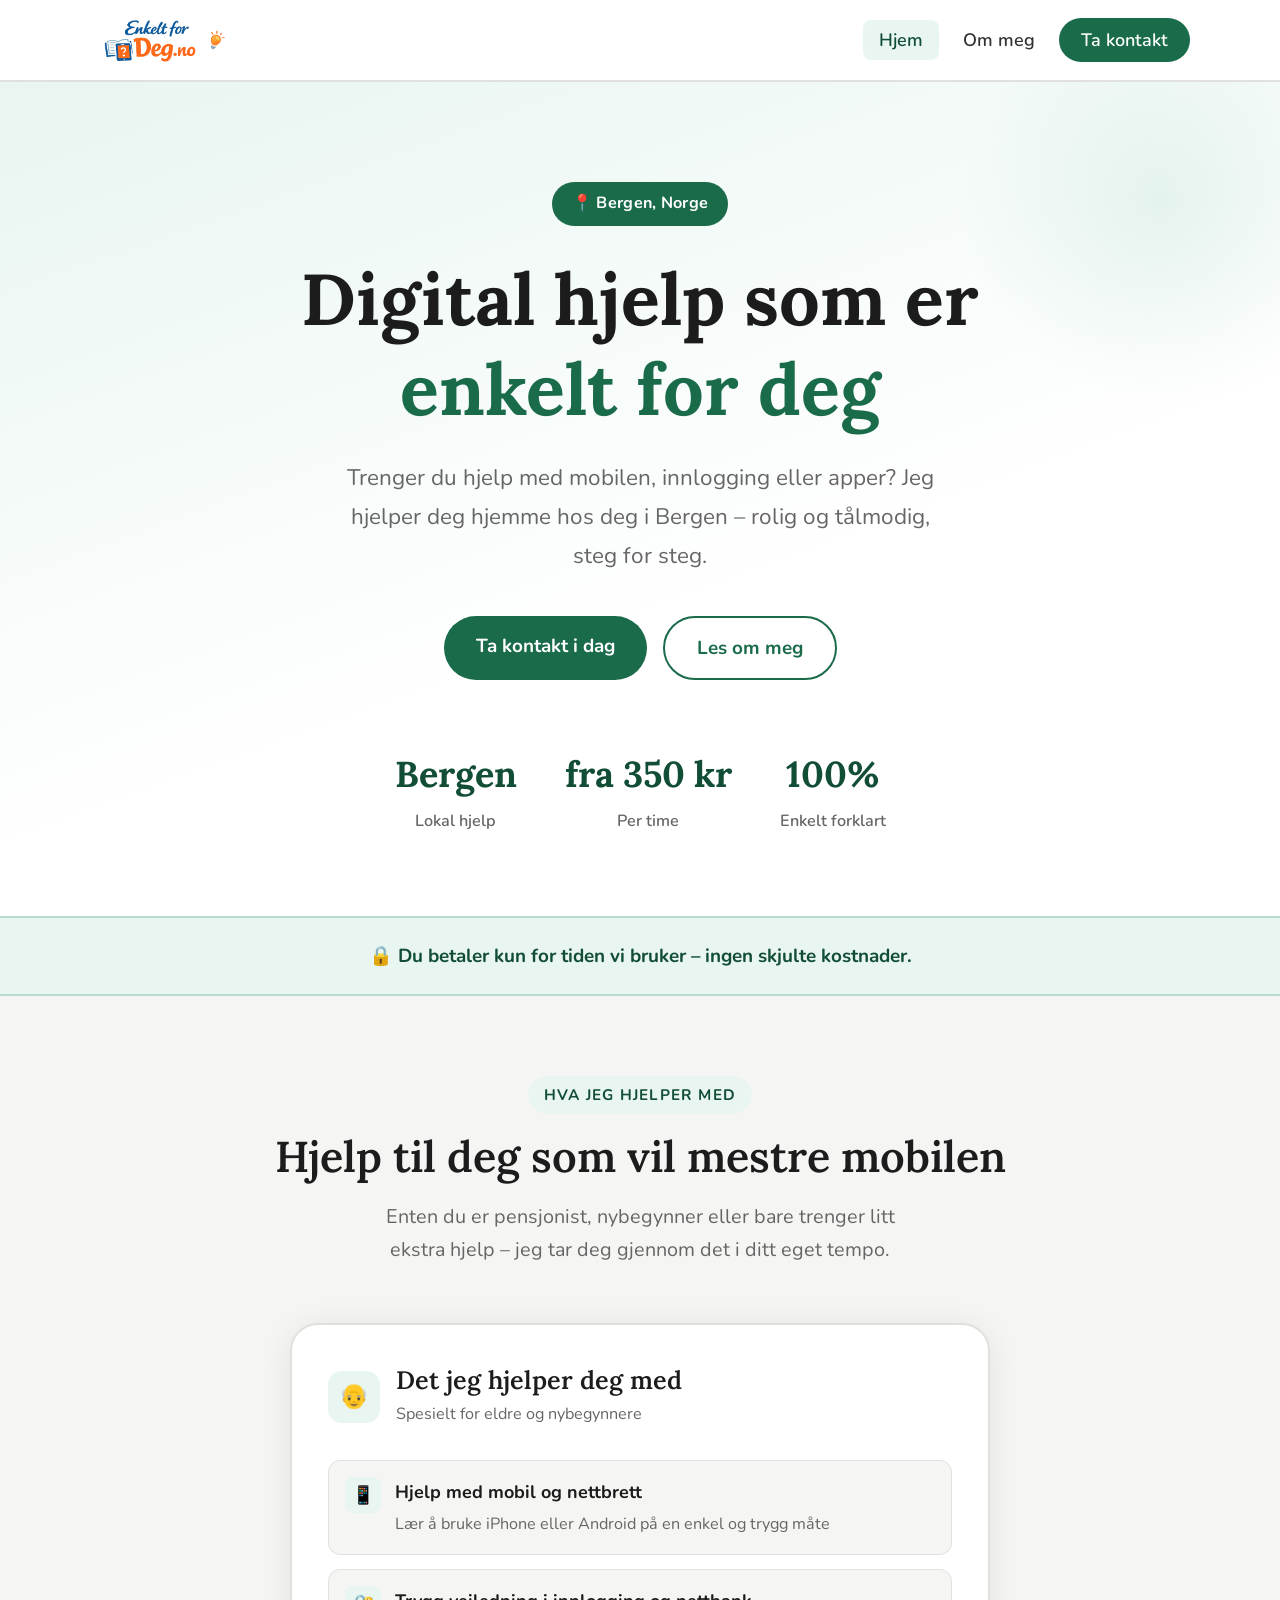
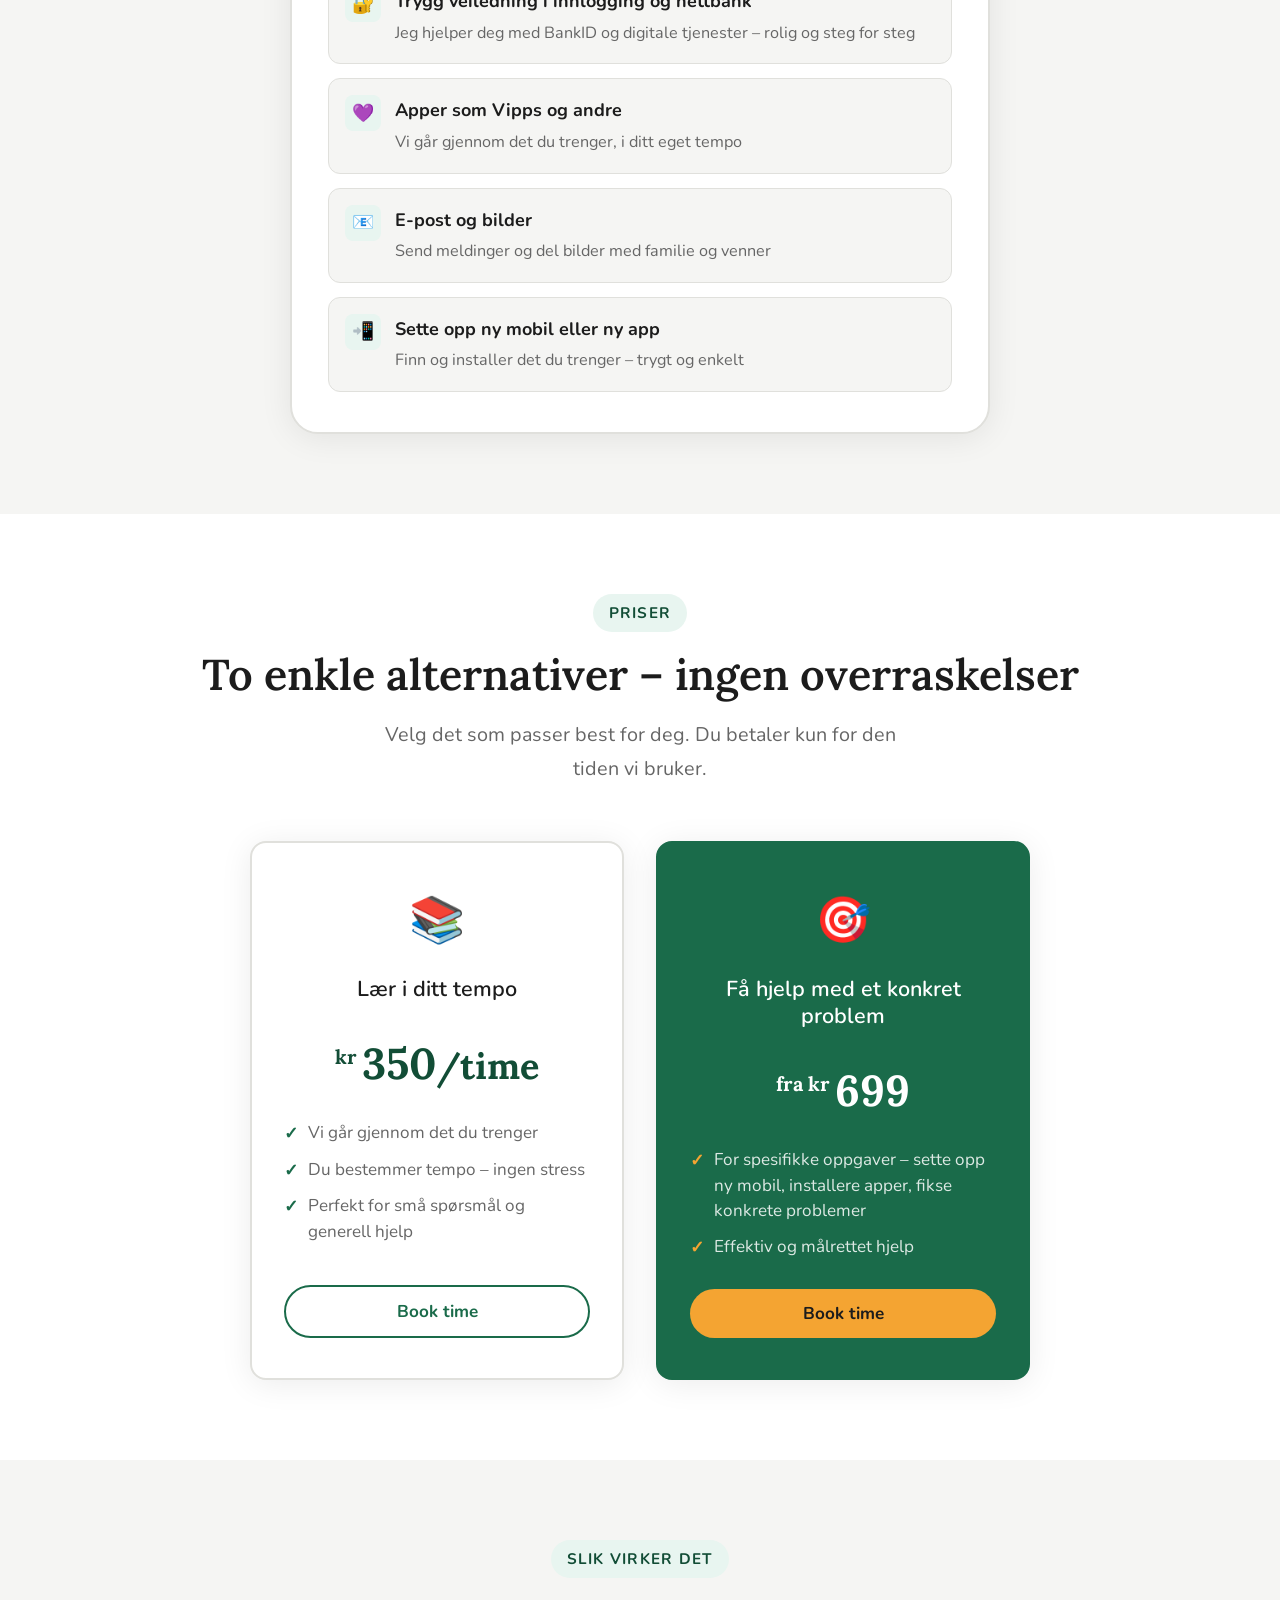
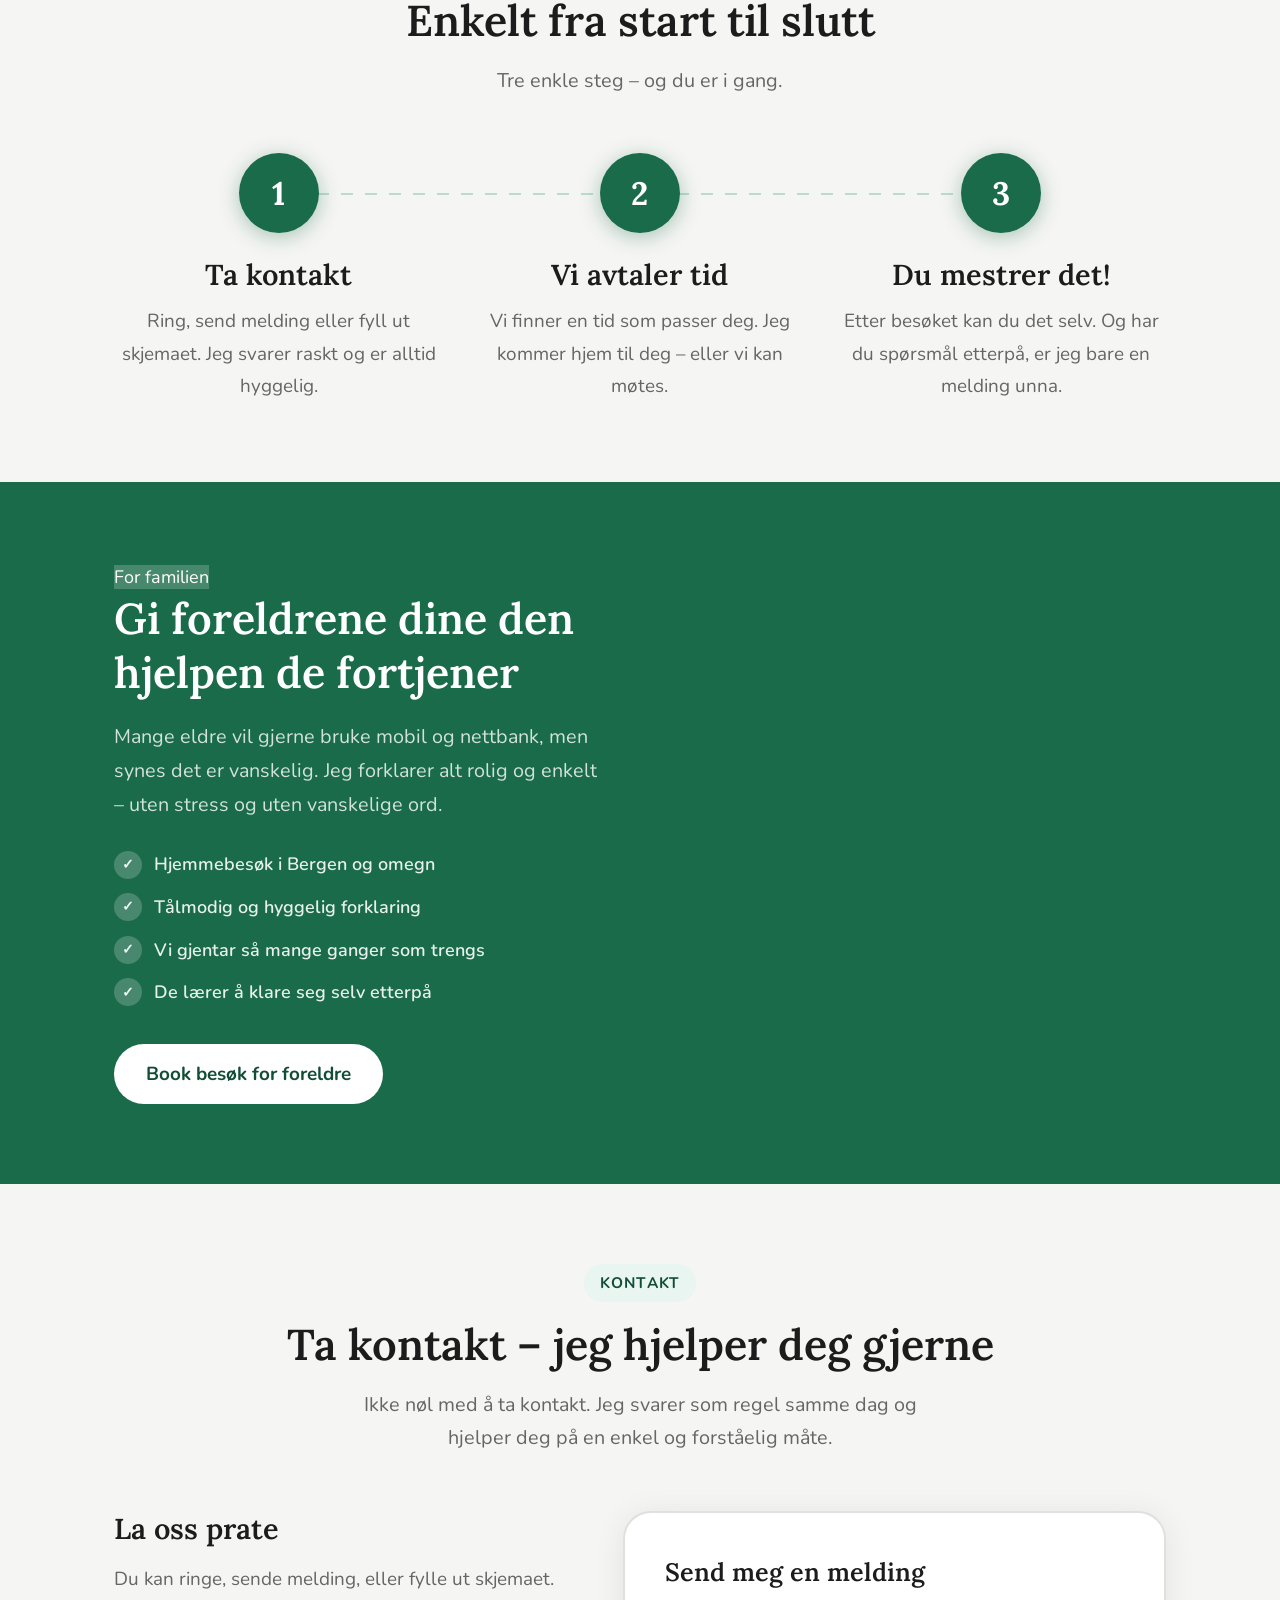
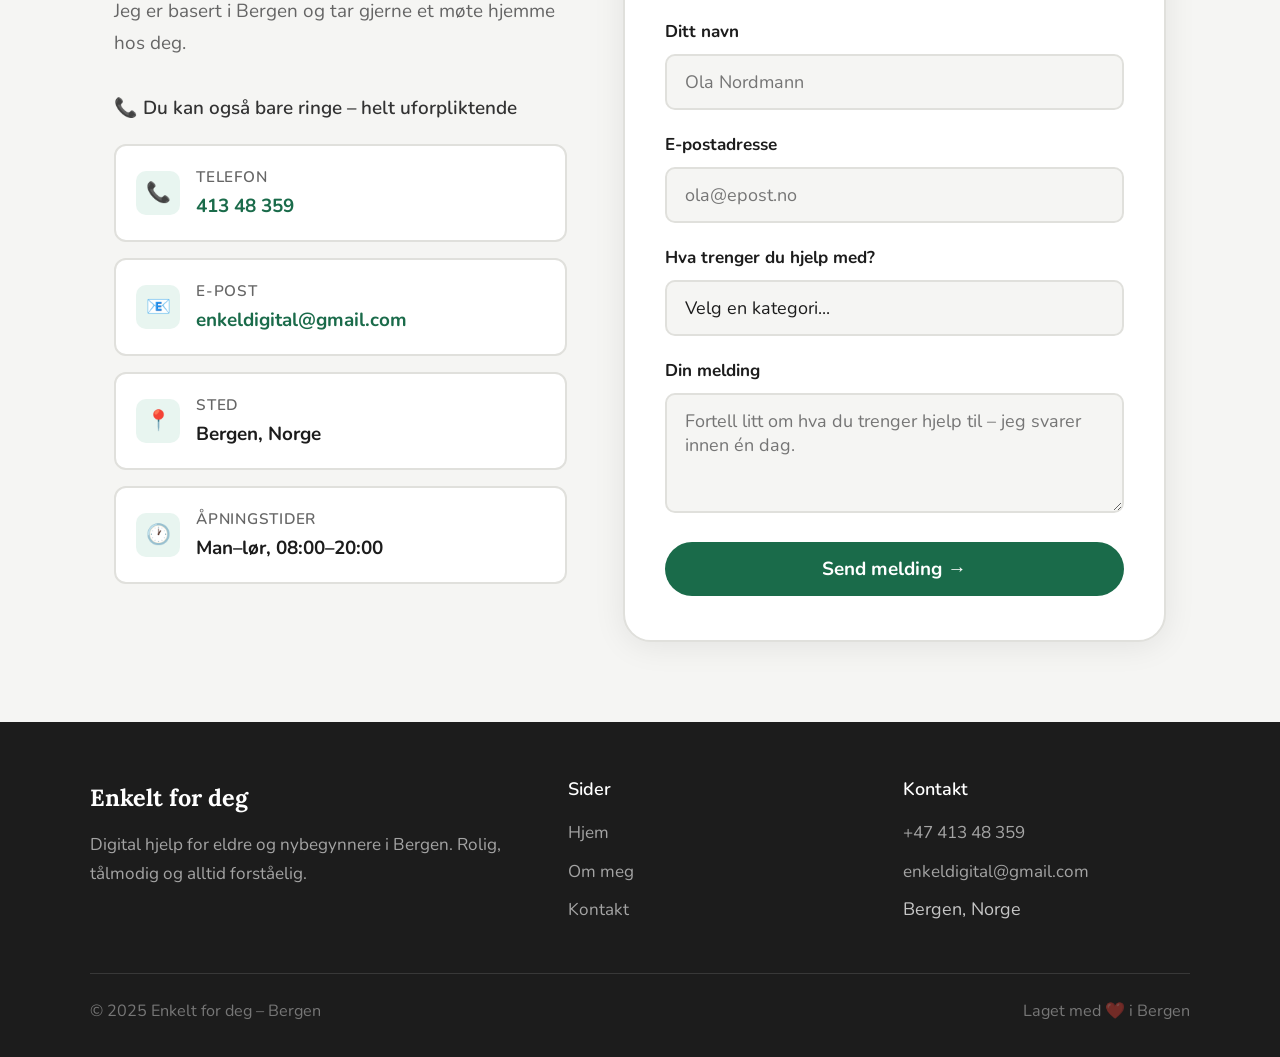
==== commit 5adf910c: "hei" ====
--- a/index.html
+++ b/index.html
@@ -214,11 +214,6 @@
               </ul>
               <a href="#kontakt" class="btn btn--kvit">Book besøk for foreldre</a>
             </div>
-            <div class="familie__visuell fade-inn fade-inn-forsinkelse-2">
-              <span class="stor-ikon">👵</span>
-              <p class="sitat">«Endelig kan jeg Vipse barnebarna mine og betale regningene selv. Takk for tålmodigheten!»</p>
-              <p class="sitat-kilde">— Hjemmebesøk i Bergen</p>
-            </div>
           </div>
         </div>
       </section>
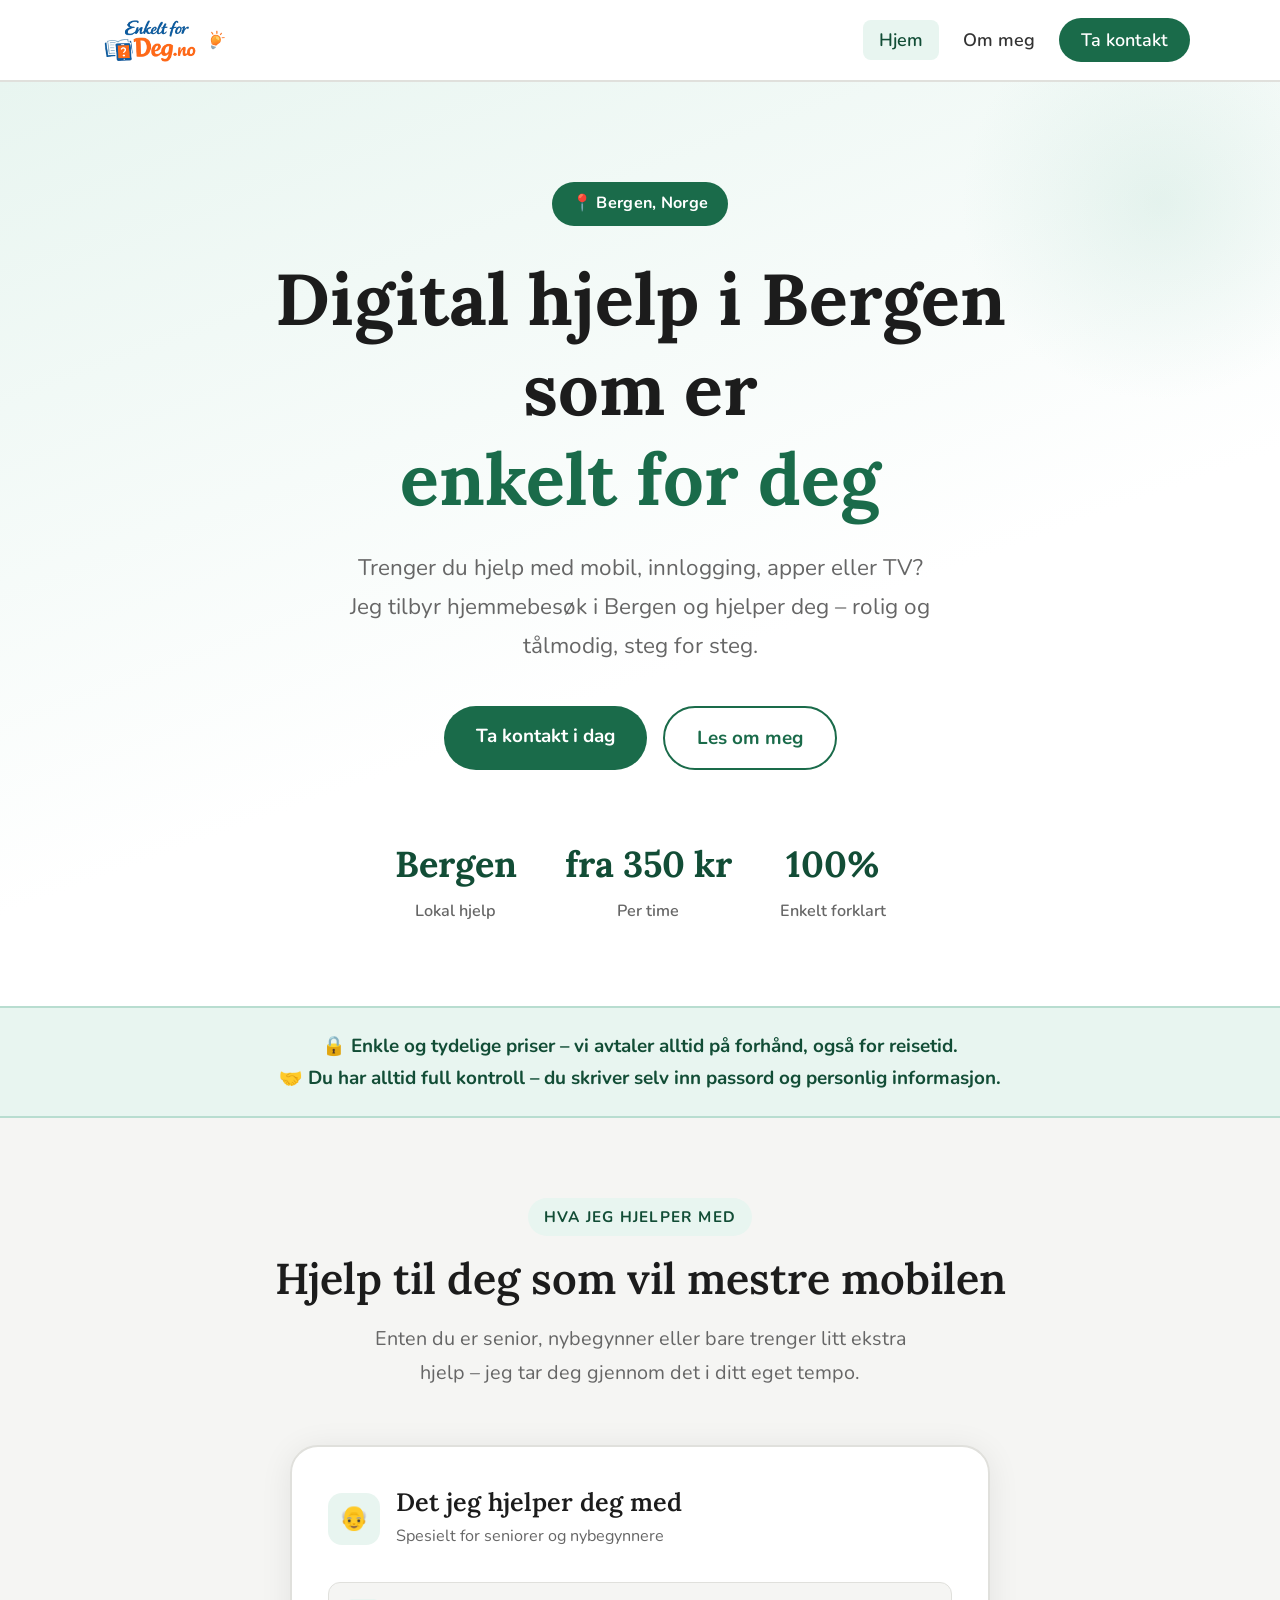
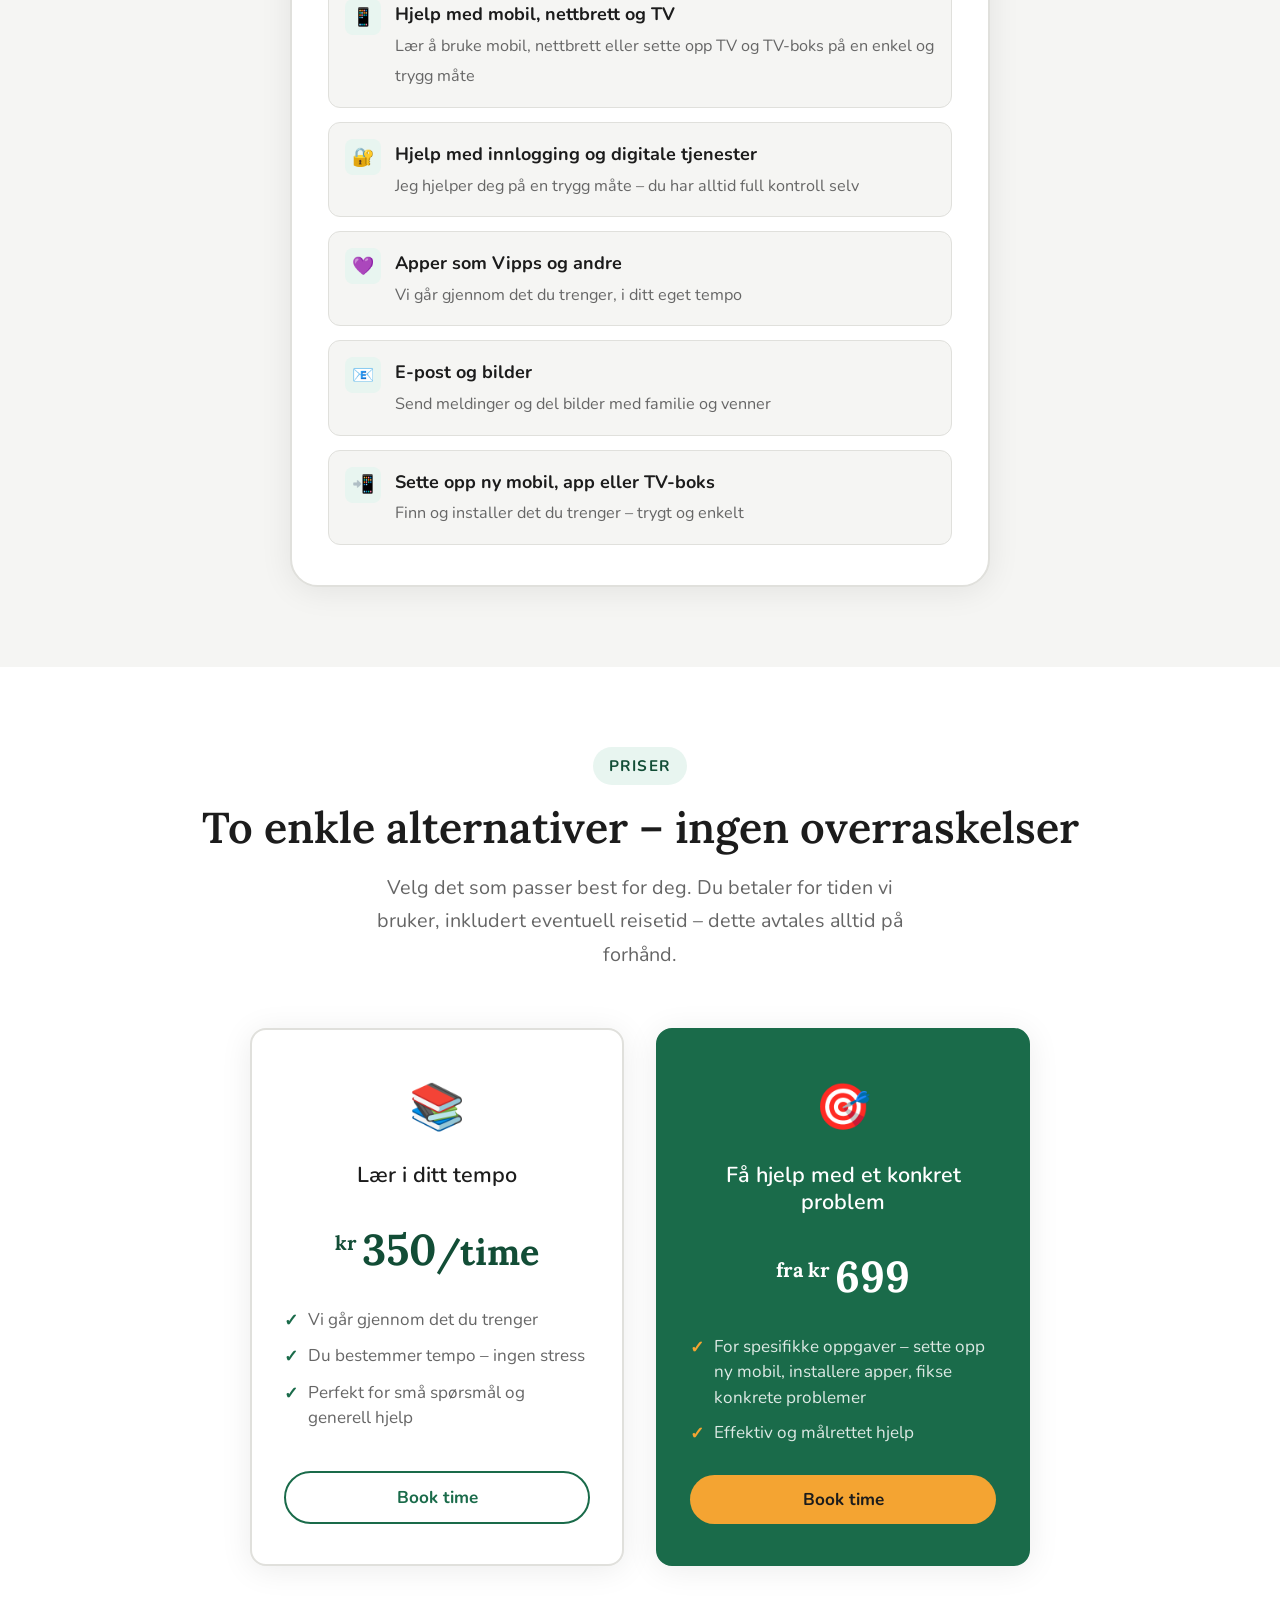
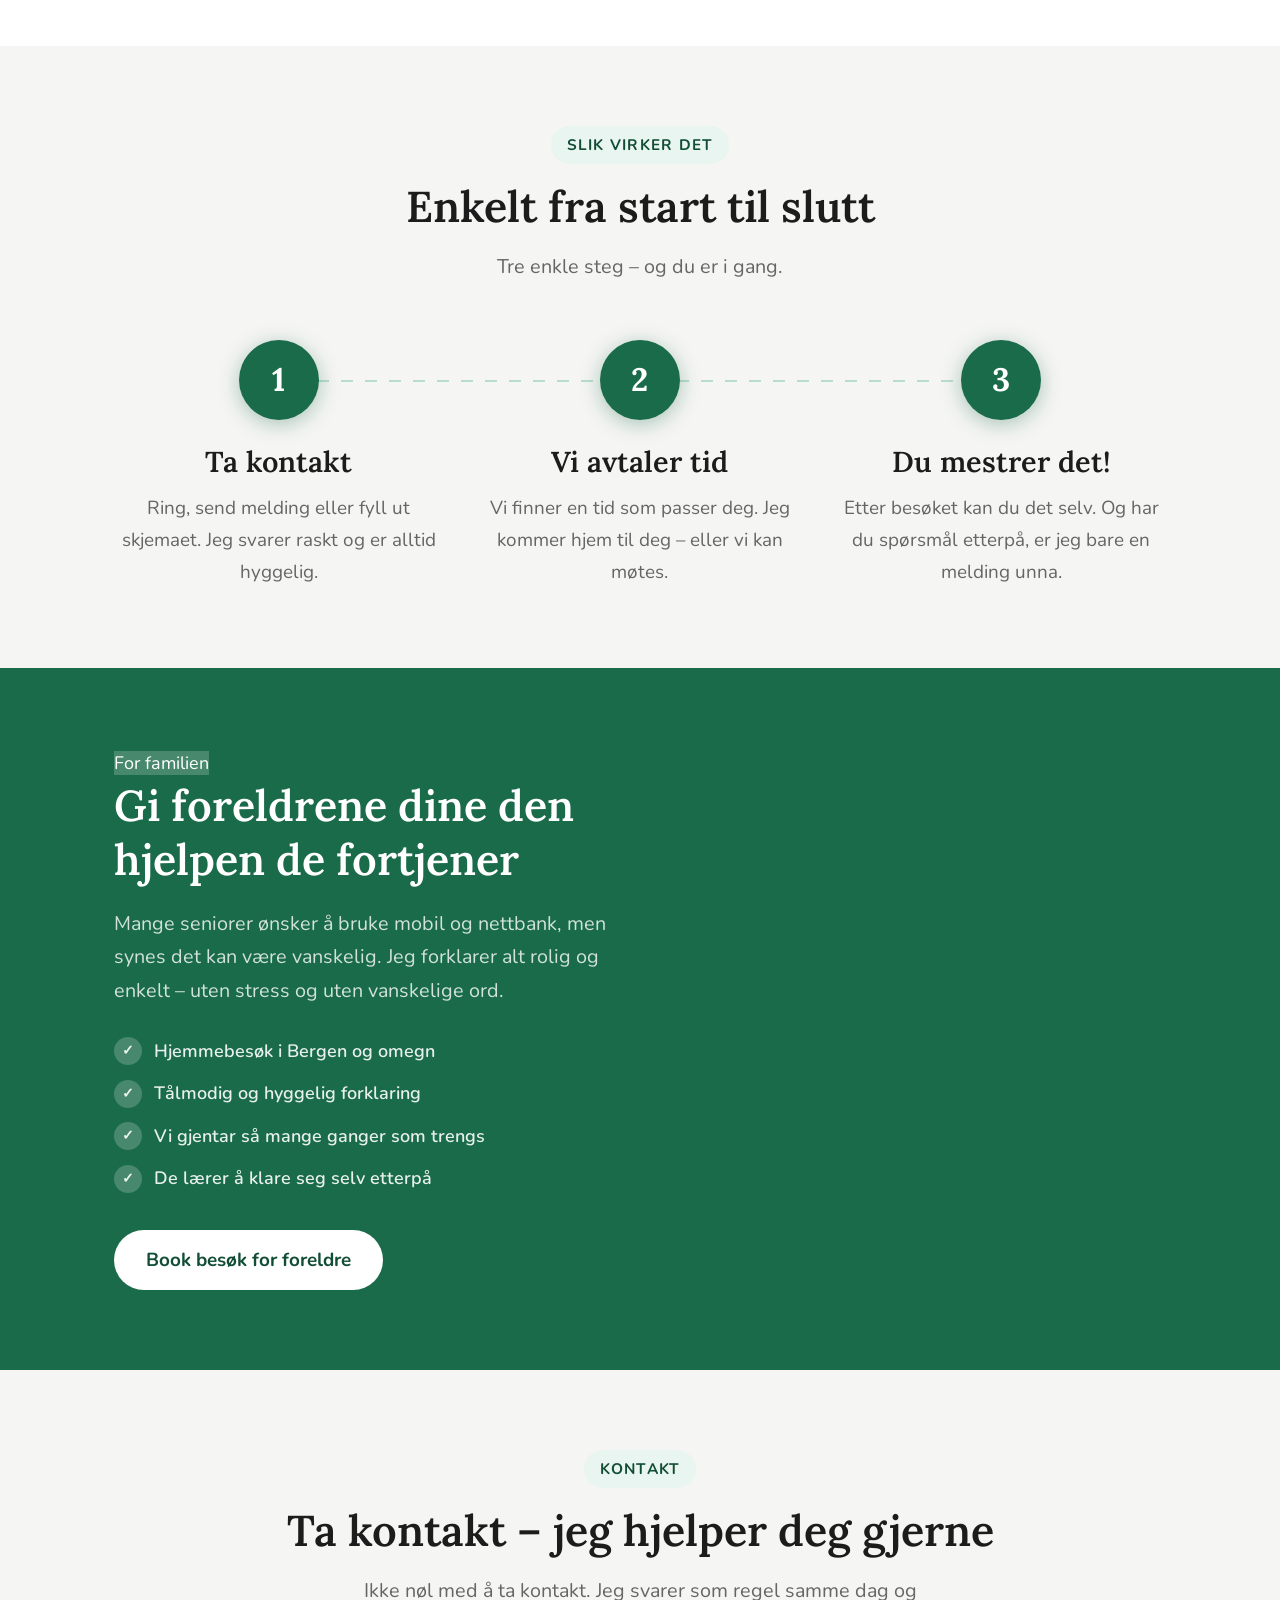
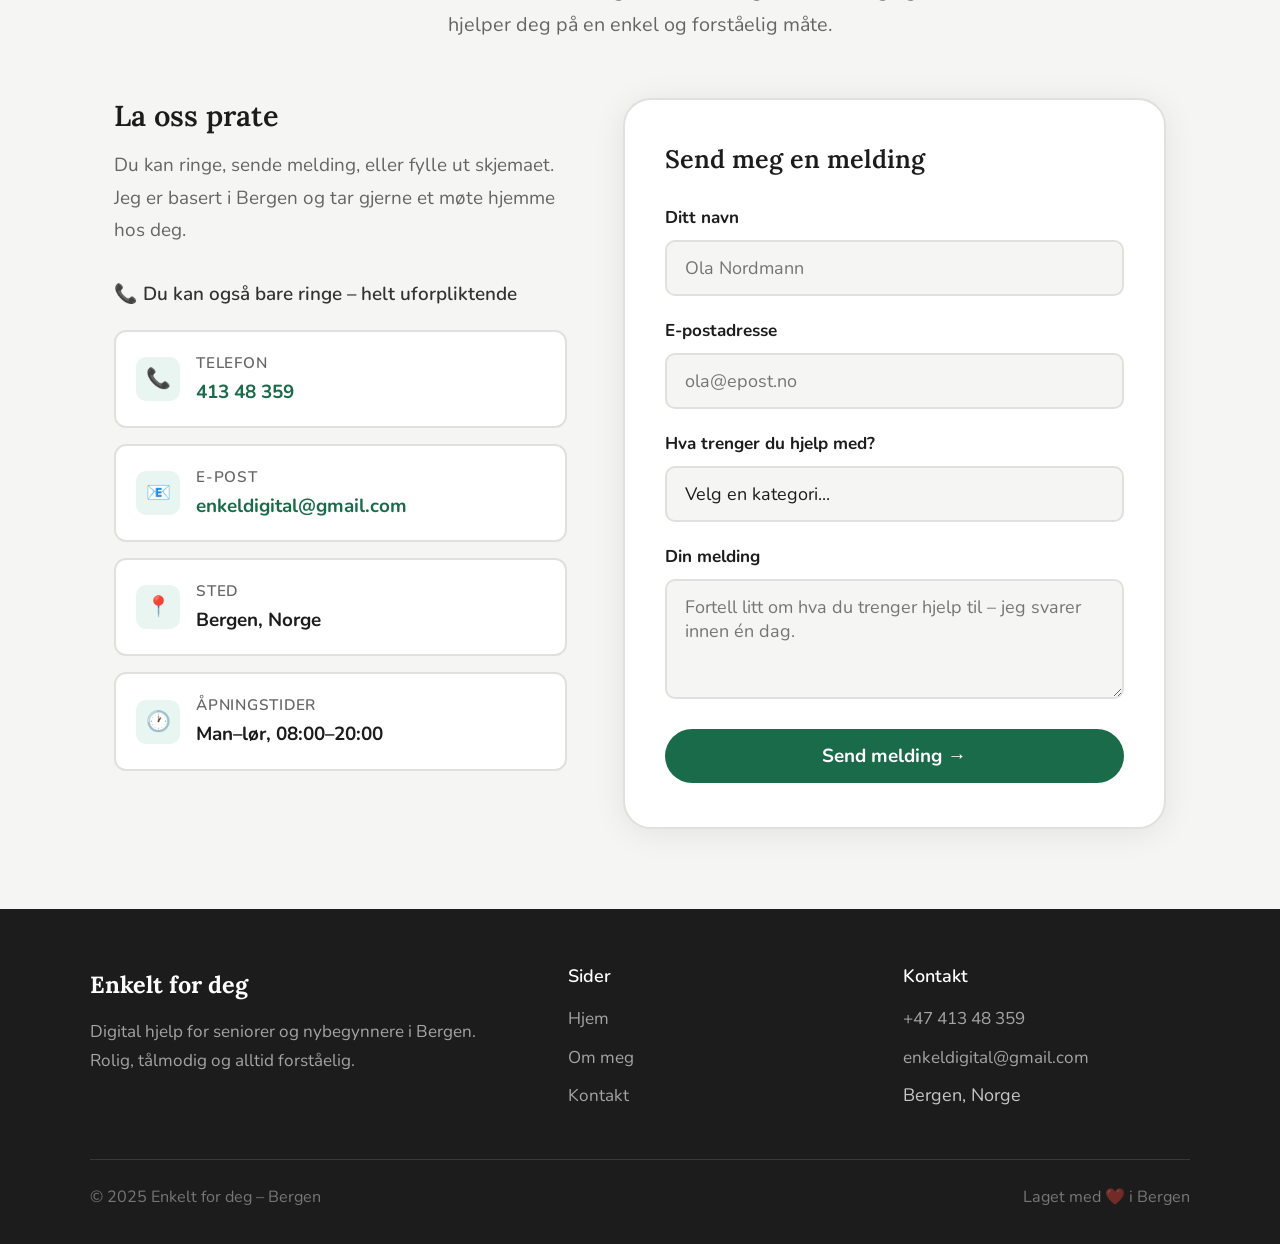
==== commit 7a212157: "final polish" ====
--- a/index.html
+++ b/index.html
@@ -3,14 +3,26 @@
   <head>
     <meta charset="UTF-8" />
     <meta name="viewport" content="width=device-width, initial-scale=1.0" />
-    <title>Digital hjelp i Bergen – Hjelp med mobil og nettbank | Enkelt for deg</title>
-    <meta name="description" content="Trenger du hjelp med mobil, innlogging eller apper? Enkelt for deg hjelper eldre og nybegynnere i Bergen – rolig, tålmodig og alltid forståelig." />
-    <meta name="keywords" content="digital hjelp Bergen, hjelp med mobil eldre, innlogging hjelp, apper hjelp, hjelp til eldre teknologi Bergen" />
+    <link rel="icon" href="/favicon.ico" />
+    <link rel="icon" type="image/png" sizes="32x32" href="/favicon-32x32.png" />
+    <link rel="icon" type="image/png" sizes="16x16" href="/favicon-16x16.png" />
+    <link rel="apple-touch-icon" href="/apple-touch-icon.png" />
+    <link rel="manifest" href="/site.webmanifest" />
+    <title>
+      Digital hjelp i Bergen – Hjelp med mobil og nettbank | Enkelt for deg
+    </title>
+    <meta
+      name="description"
+      content="Trenger du hjelp med mobil, innlogging, apper eller TV? Enkelt for deg hjelper seniorer og nybegynnere i Bergen – rolig og tålmodig."
+    />
+    <meta
+      name="keywords"
+      content="digital hjelp Bergen, hjelp med mobil eldre, innlogging hjelp, apper hjelp, hjelp til eldre teknologi Bergen"
+    />
     <link rel="canonical" href="https://enkeltfordeg.no/" />
     <link rel="stylesheet" href="style.css" />
   </head>
   <body>
-
     <nav class="nav" role="navigation" aria-label="Hovedmeny">
       <div class="nav__inner">
         <a href="index.html" class="nav__logo">
@@ -21,7 +33,11 @@
           <li><a href="about.html">Om meg</a></li>
           <li><a href="#kontakt" class="nav__kontakt-btn">Ta kontakt</a></li>
         </ul>
-        <button class="nav__hamburger" aria-label="Åpne meny" aria-expanded="false">
+        <button
+          class="nav__hamburger"
+          aria-label="Åpne meny"
+          aria-expanded="false"
+        >
           <span></span><span></span><span></span>
         </button>
       </div>
@@ -35,32 +51,38 @@
     </nav>
 
     <main>
-
       <!-- HERO -->
       <section class="hero" aria-labelledby="hero-tittel">
         <div class="hero__innhold">
           <div class="hero__merke">📍 Bergen, Norge</div>
           <h1 id="hero-tittel">
-            Digital hjelp som er<br /><em>enkelt for deg</em>
+            Digital hjelp i Bergen som er<br /><em>enkelt for deg</em>
           </h1>
           <p class="hero__ingress">
-            Trenger du hjelp med mobilen, innlogging eller apper?
-            Jeg hjelper deg hjemme hos deg i Bergen – rolig og tålmodig, steg for steg.
+            Trenger du hjelp med mobil, innlogging, apper eller TV? Jeg tilbyr
+            hjemmebesøk i Bergen og hjelper deg – rolig og tålmodig, steg for
+            steg.
           </p>
           <div class="hero__knapper">
             <a href="#kontakt" class="btn btn--primer">Ta kontakt i dag</a>
             <a href="about.html" class="btn btn--sekundar">Les om meg</a>
           </div>
           <div class="hero__statistikk">
-            <div class="hero__statistikk-element fade-inn fade-inn-forsinkelse-1">
+            <div
+              class="hero__statistikk-element fade-inn fade-inn-forsinkelse-1"
+            >
               <strong>Bergen</strong>
               <span>Lokal hjelp</span>
             </div>
-            <div class="hero__statistikk-element fade-inn fade-inn-forsinkelse-2">
+            <div
+              class="hero__statistikk-element fade-inn fade-inn-forsinkelse-2"
+            >
               <strong>fra 350 kr</strong>
               <span>Per time</span>
             </div>
-            <div class="hero__statistikk-element fade-inn fade-inn-forsinkelse-3">
+            <div
+              class="hero__statistikk-element fade-inn fade-inn-forsinkelse-3"
+            >
               <strong>100%</strong>
               <span>Enkelt forklart</span>
             </div>
@@ -70,16 +92,30 @@
 
       <!-- TRYGGHET-BANNER -->
       <div class="trygghet-banner">
-        <p>🔒 Du betaler kun for tiden vi bruker – ingen skjulte kostnader.</p>
+        <p>
+          🔒 Enkle og tydelige priser – vi avtaler alltid på forhånd, også for
+          reisetid.
+        </p>
+        <p>
+          🤝 Du har alltid full kontroll – du skriver selv inn passord og
+          personlig informasjon.
+        </p>
       </div>
 
       <!-- TJENESTER -->
-      <section class="tjenester" id="tjenester" aria-labelledby="tjenester-tittel">
+      <section
+        class="tjenester"
+        id="tjenester"
+        aria-labelledby="tjenester-tittel"
+      >
         <div class="container">
           <div class="seksjon-tittel fade-inn">
             <span class="merkelapp">Hva jeg hjelper med</span>
             <h2 id="tjenester-tittel">Hjelp til deg som vil mestre mobilen</h2>
-            <p>Enten du er pensjonist, nybegynner eller bare trenger litt ekstra hjelp – jeg tar deg gjennom det i ditt eget tempo.</p>
+            <p>
+              Enten du er senior, nybegynner eller bare trenger litt ekstra
+              hjelp – jeg tar deg gjennom det i ditt eget tempo.
+            </p>
           </div>
 
           <div class="tjenester__grid--smal">
@@ -88,43 +124,55 @@
                 <div class="tjeneste-seksjon__ikon">👴</div>
                 <div>
                   <h3>Det jeg hjelper deg med</h3>
-                  <p>Spesielt for eldre og nybegynnere</p>
+                  <p>Spesielt for seniorer og nybegynnere</p>
                 </div>
               </div>
               <ul class="tjeneste-liste">
                 <li>
                   <div class="tjeneste-liste__ikon">📱</div>
                   <div>
-                    <strong>Hjelp med mobil og nettbrett</strong>
-                    <span>Lær å bruke iPhone eller Android på en enkel og trygg måte</span>
+                    <strong>Hjelp med mobil, nettbrett og TV</strong>
+                    <span
+                      >Lær å bruke mobil, nettbrett eller sette opp TV og
+                      TV-boks på en enkel og trygg måte</span
+                    >
                   </div>
                 </li>
                 <li>
                   <div class="tjeneste-liste__ikon">🔐</div>
                   <div>
-                    <strong>Trygg veiledning i innlogging og nettbank</strong>
-                    <span>Jeg hjelper deg med BankID og digitale tjenester – rolig og steg for steg</span>
+                    <strong>Hjelp med innlogging og digitale tjenester</strong>
+                    <span
+                      >Jeg hjelper deg på en trygg måte – du har alltid full
+                      kontroll selv</span
+                    >
                   </div>
                 </li>
                 <li>
                   <div class="tjeneste-liste__ikon">💜</div>
                   <div>
                     <strong>Apper som Vipps og andre</strong>
-                    <span>Vi går gjennom det du trenger, i ditt eget tempo</span>
+                    <span
+                      >Vi går gjennom det du trenger, i ditt eget tempo</span
+                    >
                   </div>
                 </li>
                 <li>
                   <div class="tjeneste-liste__ikon">📧</div>
                   <div>
                     <strong>E-post og bilder</strong>
-                    <span>Send meldinger og del bilder med familie og venner</span>
+                    <span
+                      >Send meldinger og del bilder med familie og venner</span
+                    >
                   </div>
                 </li>
                 <li>
                   <div class="tjeneste-liste__ikon">📲</div>
                   <div>
-                    <strong>Sette opp ny mobil eller ny app</strong>
-                    <span>Finn og installer det du trenger – trygt og enkelt</span>
+                    <strong>Sette opp ny mobil, app eller TV-boks</strong>
+                    <span
+                      >Finn og installer det du trenger – trygt og enkelt</span
+                    >
                   </div>
                 </li>
               </ul>
@@ -138,32 +186,48 @@
         <div class="container">
           <div class="seksjon-tittel fade-inn">
             <span class="merkelapp">Priser</span>
-            <h2 id="priser-tittel">To enkle alternativer – ingen overraskelser</h2>
-            <p>Velg det som passer best for deg. Du betaler kun for den tiden vi bruker.</p>
+            <h2 id="priser-tittel">
+              To enkle alternativer – ingen overraskelser
+            </h2>
+            <p>
+              Velg det som passer best for deg. Du betaler for tiden vi bruker,
+              inkludert eventuell reisetid – dette avtales alltid på forhånd.
+            </p>
           </div>
 
           <div class="priser__grid">
             <div class="pris-kort fade-inn fade-inn-forsinkelse-1">
               <div class="pris-kort__ikon">📚</div>
               <h3>Lær i ditt tempo</h3>
-              <div class="pris-beloep"><sup>kr </sup>350<small>/time</small></div>
+              <div class="pris-beloep">
+                <sup>kr </sup>350<small>/time</small>
+              </div>
               <ul class="pris-kort__liste">
                 <li>Vi går gjennom det du trenger</li>
                 <li>Du bestemmer tempo – ingen stress</li>
                 <li>Perfekt for små spørsmål og generell hjelp</li>
               </ul>
-              <a href="#kontakt" class="btn btn--sekundar btn--liten">Book time</a>
-            </div>
-
-            <div class="pris-kort pris-kort--populaer fade-inn fade-inn-forsinkelse-2">
+              <a href="#kontakt" class="btn btn--sekundar btn--liten"
+                >Book time</a
+              >
+            </div>
+
+            <div
+              class="pris-kort pris-kort--populaer fade-inn fade-inn-forsinkelse-2"
+            >
               <div class="pris-kort__ikon">🎯</div>
               <h3>Få hjelp med et konkret problem</h3>
               <div class="pris-beloep"><sup>fra kr </sup>699</div>
               <ul class="pris-kort__liste">
-                <li>For spesifikke oppgaver – sette opp ny mobil, installere apper, fikse konkrete problemer</li>
+                <li>
+                  For spesifikke oppgaver – sette opp ny mobil, installere
+                  apper, fikse konkrete problemer
+                </li>
                 <li>Effektiv og målrettet hjelp</li>
               </ul>
-              <a href="#kontakt" class="btn btn--aksent btn--liten">Book time</a>
+              <a href="#kontakt" class="btn btn--aksent btn--liten"
+                >Book time</a
+              >
             </div>
           </div>
         </div>
@@ -182,17 +246,26 @@
             <div class="steg-kort fade-inn fade-inn-forsinkelse-1">
               <div class="steg-nummer" aria-hidden="true">1</div>
               <h3>Ta kontakt</h3>
-              <p>Ring, send melding eller fyll ut skjemaet. Jeg svarer raskt og er alltid hyggelig.</p>
+              <p>
+                Ring, send melding eller fyll ut skjemaet. Jeg svarer raskt og
+                er alltid hyggelig.
+              </p>
             </div>
             <div class="steg-kort fade-inn fade-inn-forsinkelse-2">
               <div class="steg-nummer" aria-hidden="true">2</div>
               <h3>Vi avtaler tid</h3>
-              <p>Vi finner en tid som passer deg. Jeg kommer hjem til deg – eller vi kan møtes.</p>
+              <p>
+                Vi finner en tid som passer deg. Jeg kommer hjem til deg – eller
+                vi kan møtes.
+              </p>
             </div>
             <div class="steg-kort fade-inn fade-inn-forsinkelse-3">
               <div class="steg-nummer" aria-hidden="true">3</div>
               <h3>Du mestrer det!</h3>
-              <p>Etter besøket kan du det selv. Og har du spørsmål etterpå, er jeg bare en melding unna.</p>
+              <p>
+                Etter besøket kan du det selv. Og har du spørsmål etterpå, er
+                jeg bare en melding unna.
+              </p>
             </div>
           </div>
         </div>
@@ -204,15 +277,23 @@
           <div class="familie__grid">
             <div class="fade-inn">
               <span class="merkelapp">For familien</span>
-              <h2 id="familie-tittel">Gi foreldrene dine den hjelpen de fortjener</h2>
-              <p>Mange eldre vil gjerne bruke mobil og nettbank, men synes det er vanskelig. Jeg forklarer alt rolig og enkelt – uten stress og uten vanskelige ord.</p>
+              <h2 id="familie-tittel">
+                Gi foreldrene dine den hjelpen de fortjener
+              </h2>
+              <p>
+                Mange seniorer ønsker å bruke mobil og nettbank, men synes det
+                kan være vanskelig. Jeg forklarer alt rolig og enkelt – uten
+                stress og uten vanskelige ord.
+              </p>
               <ul class="familie__liste">
                 <li>Hjemmebesøk i Bergen og omegn</li>
                 <li>Tålmodig og hyggelig forklaring</li>
                 <li>Vi gjentar så mange ganger som trengs</li>
                 <li>De lærer å klare seg selv etterpå</li>
               </ul>
-              <a href="#kontakt" class="btn btn--kvit">Book besøk for foreldre</a>
+              <a href="#kontakt" class="btn btn--kvit"
+                >Book besøk for foreldre</a
+              >
             </div>
           </div>
         </div>
@@ -224,14 +305,22 @@
           <div class="seksjon-tittel fade-inn">
             <span class="merkelapp">Kontakt</span>
             <h2 id="kontakt-tittel">Ta kontakt – jeg hjelper deg gjerne</h2>
-            <p>Ikke nøl med å ta kontakt. Jeg svarer som regel samme dag og hjelper deg på en enkel og forståelig måte.</p>
+            <p>
+              Ikke nøl med å ta kontakt. Jeg svarer som regel samme dag og
+              hjelper deg på en enkel og forståelig måte.
+            </p>
           </div>
 
           <div class="kontakt__grid">
             <div class="fade-inn">
               <h2 class="kontakt__info-tittel">La oss prate</h2>
-              <p class="kontakt__info-tekst">Du kan ringe, sende melding, eller fylle ut skjemaet. Jeg er basert i Bergen og tar gjerne et møte hjemme hos deg.</p>
-              <p class="kontakt__ring-tips">📞 Du kan også bare ringe – helt uforpliktende</p>
+              <p class="kontakt__info-tekst">
+                Du kan ringe, sende melding, eller fylle ut skjemaet. Jeg er
+                basert i Bergen og tar gjerne et møte hjemme hos deg.
+              </p>
+              <p class="kontakt__ring-tips">
+                📞 Du kan også bare ringe – helt uforpliktende
+              </p>
 
               <div class="kontakt__detaljer">
                 <div class="kontakt__detalj">
@@ -245,7 +334,9 @@
                   <div class="kontakt__detalj-ikon">📧</div>
                   <div>
                     <strong>E-post</strong>
-                    <a href="mailto:enkeldigital@gmail.com">enkeldigital@gmail.com</a>
+                    <a href="mailto:enkeldigital@gmail.com"
+                      >enkeldigital@gmail.com</a
+                    >
                   </div>
                 </div>
                 <div class="kontakt__detalj">
@@ -267,15 +358,37 @@
 
             <div class="kontakt__skjema-boks fade-inn fade-inn-forsinkelse-2">
               <h3>Send meg en melding</h3>
-              <form action="https://formspree.io/f/xaqaeyla" method="POST" class="kontakt__skjema">
-                <input type="hidden" name="_subject" value="Ny melding fra enkeltfordeg.no" />
+              <form
+                action="https://formspree.io/f/xaqaeyla"
+                method="POST"
+                class="kontakt__skjema"
+              >
+                <input
+                  type="hidden"
+                  name="_subject"
+                  value="Ny melding fra enkeltfordeg.no"
+                />
                 <div class="skjema-gruppe">
                   <label for="navn">Ditt navn</label>
-                  <input type="text" id="navn" name="navn" placeholder="Ola Nordmann" autocomplete="name" required />
+                  <input
+                    type="text"
+                    id="navn"
+                    name="navn"
+                    placeholder="Ola Nordmann"
+                    autocomplete="name"
+                    required
+                  />
                 </div>
                 <div class="skjema-gruppe">
                   <label for="epost">E-postadresse</label>
-                  <input type="email" id="epost" name="email" placeholder="ola@epost.no" autocomplete="email" required />
+                  <input
+                    type="email"
+                    id="epost"
+                    name="email"
+                    placeholder="ola@epost.no"
+                    autocomplete="email"
+                    required
+                  />
                 </div>
                 <div class="skjema-gruppe">
                   <label for="hva">Hva trenger du hjelp med?</label>
@@ -284,21 +397,27 @@
                     <option>Hjelp med mobil eller nettbrett</option>
                     <option>Innlogging og nettbank</option>
                     <option>Apper (Vipps, e-post osv.)</option>
-                    <option>Sette opp ny mobil</option>
+                    <option>Sette opp ny mobil, app eller TV-boks</option>
                     <option>Annet</option>
                   </select>
                 </div>
                 <div class="skjema-gruppe">
                   <label for="melding">Din melding</label>
-                  <textarea id="melding" name="melding" placeholder="Fortell litt om hva du trenger hjelp til – jeg svarer innen én dag." required></textarea>
-                </div>
-                <button type="submit" class="btn btn--primer btn--full-bredde">Send melding →</button>
+                  <textarea
+                    id="melding"
+                    name="melding"
+                    placeholder="Fortell litt om hva du trenger hjelp til – jeg svarer innen én dag."
+                    required
+                  ></textarea>
+                </div>
+                <button type="submit" class="btn btn--primer btn--full-bredde">
+                  Send melding →
+                </button>
               </form>
             </div>
           </div>
         </div>
       </section>
-
     </main>
 
     <footer>
@@ -306,7 +425,10 @@
         <div class="footer__topp">
           <div>
             <div class="footer__logo">Enkelt for deg</div>
-            <p>Digital hjelp for eldre og nybegynnere i Bergen. Rolig, tålmodig og alltid forståelig.</p>
+            <p>
+              Digital hjelp for seniorer og nybegynnere i Bergen. Rolig,
+              tålmodig og alltid forståelig.
+            </p>
           </div>
           <div class="footer__kolonne">
             <h4>Sider</h4>
@@ -320,7 +442,11 @@
             <h4>Kontakt</h4>
             <ul>
               <li><a href="tel:+4741348359">+47 413 48 359</a></li>
-              <li><a href="mailto:enkeldigital@gmail.com">enkeldigital@gmail.com</a></li>
+              <li>
+                <a href="mailto:enkeldigital@gmail.com"
+                  >enkeldigital@gmail.com</a
+                >
+              </li>
               <li><span>Bergen, Norge</span></li>
             </ul>
           </div>
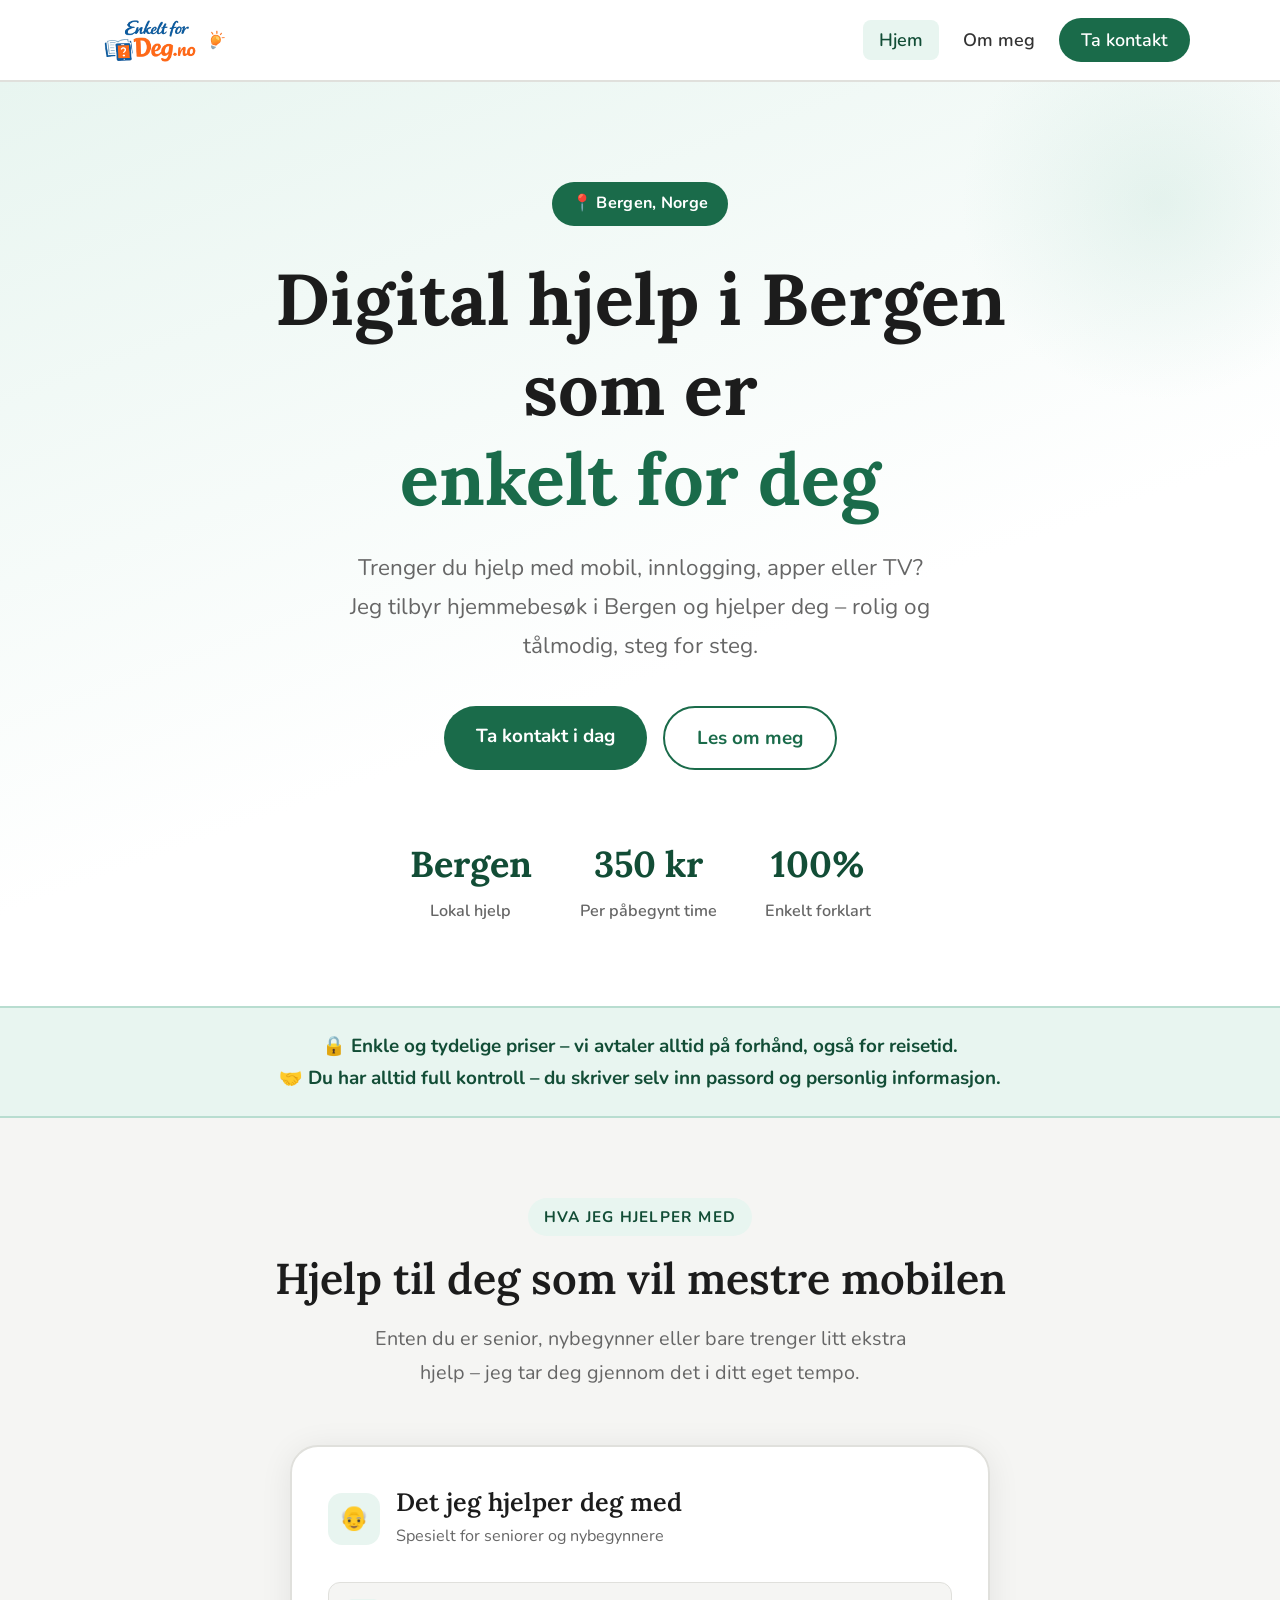
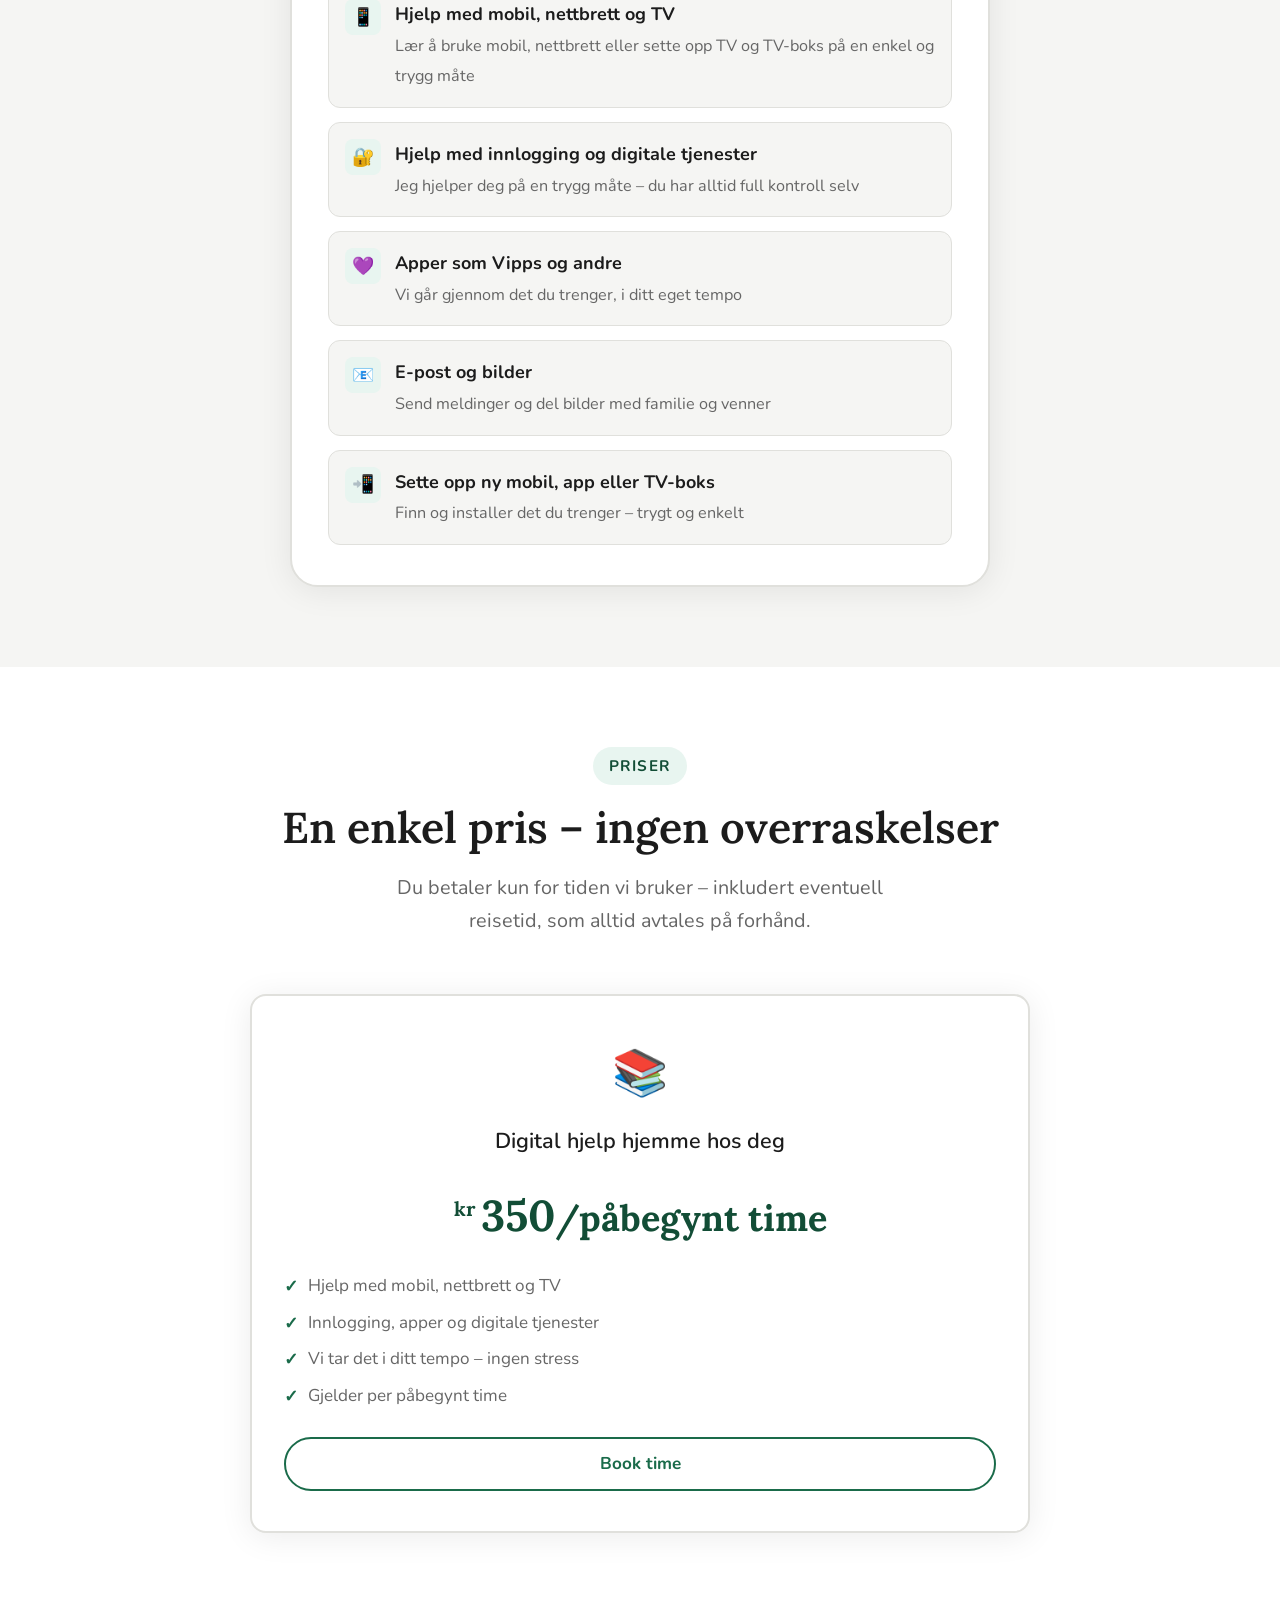
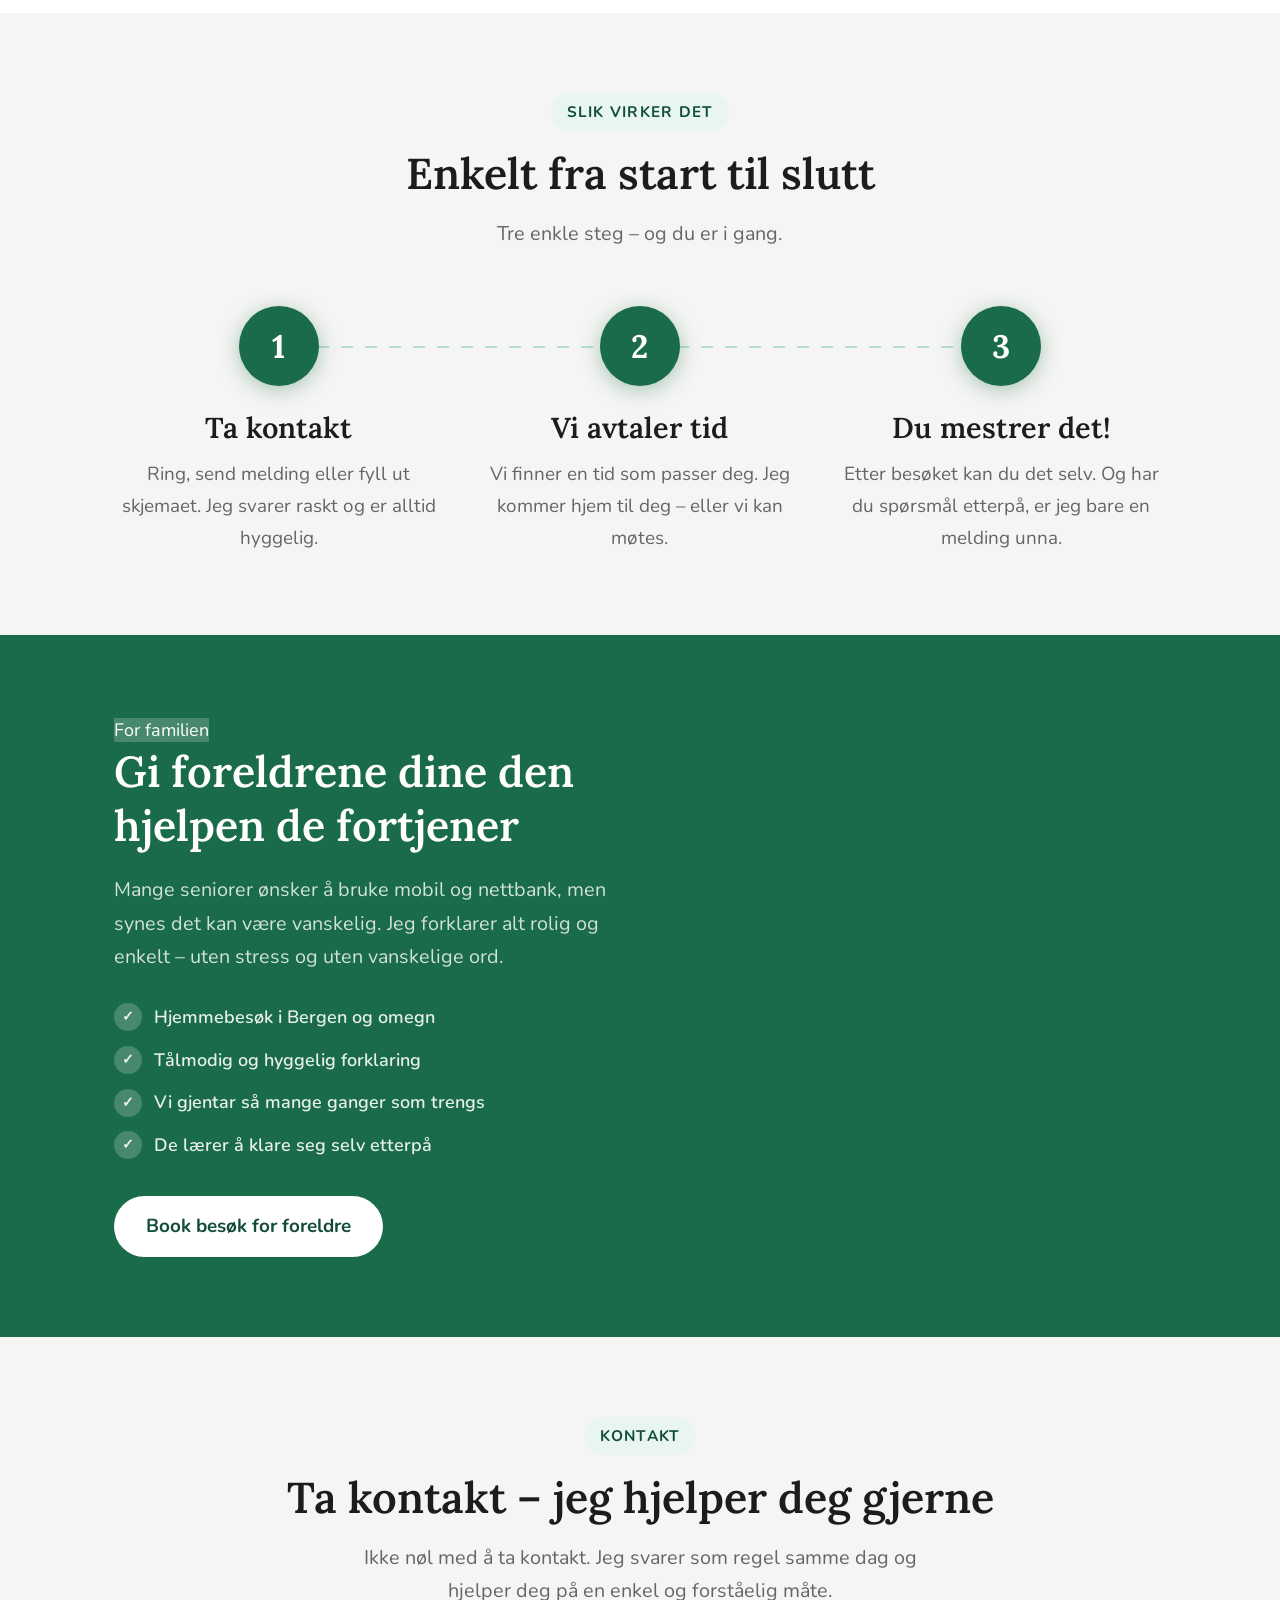
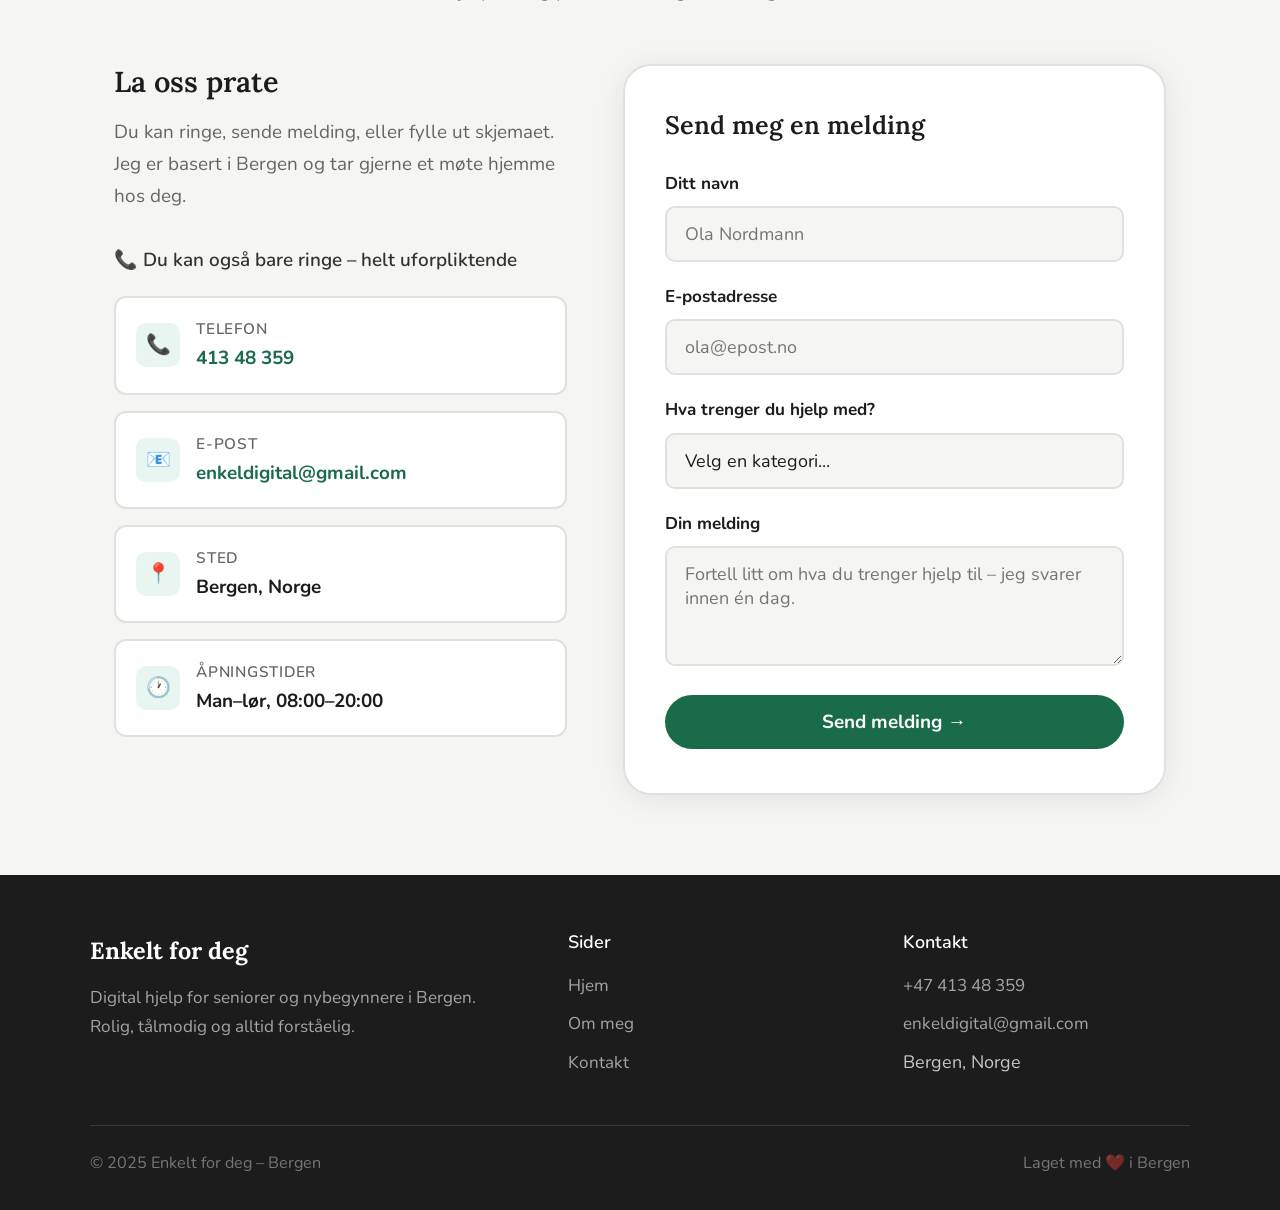
==== commit eb8e3c1f: "tweaks" ====
--- a/index.html
+++ b/index.html
@@ -77,8 +77,8 @@
             <div
               class="hero__statistikk-element fade-inn fade-inn-forsinkelse-2"
             >
-              <strong>fra 350 kr</strong>
-              <span>Per time</span>
+              <strong>350 kr</strong>
+              <span>Per påbegynt time</span>
             </div>
             <div
               class="hero__statistikk-element fade-inn fade-inn-forsinkelse-3"
@@ -186,46 +186,27 @@
         <div class="container">
           <div class="seksjon-tittel fade-inn">
             <span class="merkelapp">Priser</span>
-            <h2 id="priser-tittel">
-              To enkle alternativer – ingen overraskelser
-            </h2>
+            <h2 id="priser-tittel">En enkel pris – ingen overraskelser</h2>
             <p>
-              Velg det som passer best for deg. Du betaler for tiden vi bruker,
-              inkludert eventuell reisetid – dette avtales alltid på forhånd.
+              Du betaler kun for tiden vi bruker – inkludert eventuell reisetid,
+              som alltid avtales på forhånd.
             </p>
           </div>
 
           <div class="priser__grid">
             <div class="pris-kort fade-inn fade-inn-forsinkelse-1">
               <div class="pris-kort__ikon">📚</div>
-              <h3>Lær i ditt tempo</h3>
+              <h3>Digital hjelp hjemme hos deg</h3>
               <div class="pris-beloep">
-                <sup>kr </sup>350<small>/time</small>
+                <sup>kr </sup>350<small>/påbegynt time</small>
               </div>
               <ul class="pris-kort__liste">
-                <li>Vi går gjennom det du trenger</li>
-                <li>Du bestemmer tempo – ingen stress</li>
-                <li>Perfekt for små spørsmål og generell hjelp</li>
+                <li>Hjelp med mobil, nettbrett og TV</li>
+                <li>Innlogging, apper og digitale tjenester</li>
+                <li>Vi tar det i ditt tempo – ingen stress</li>
+                <li>Gjelder per påbegynt time</li>
               </ul>
               <a href="#kontakt" class="btn btn--sekundar btn--liten"
-                >Book time</a
-              >
-            </div>
-
-            <div
-              class="pris-kort pris-kort--populaer fade-inn fade-inn-forsinkelse-2"
-            >
-              <div class="pris-kort__ikon">🎯</div>
-              <h3>Få hjelp med et konkret problem</h3>
-              <div class="pris-beloep"><sup>fra kr </sup>699</div>
-              <ul class="pris-kort__liste">
-                <li>
-                  For spesifikke oppgaver – sette opp ny mobil, installere
-                  apper, fikse konkrete problemer
-                </li>
-                <li>Effektiv og målrettet hjelp</li>
-              </ul>
-              <a href="#kontakt" class="btn btn--aksent btn--liten"
                 >Book time</a
               >
             </div>
--- a/style.css
+++ b/style.css
@@ -209,7 +209,7 @@
 
 /* ── PRISER ── */
 .priser__grid {
-  display: grid; grid-template-columns: repeat(2, 1fr);
+  display: grid; grid-template-columns: 1fr;
   gap: 32px; max-width: 780px; margin: 0 auto;
 }
 .pris-kort {
